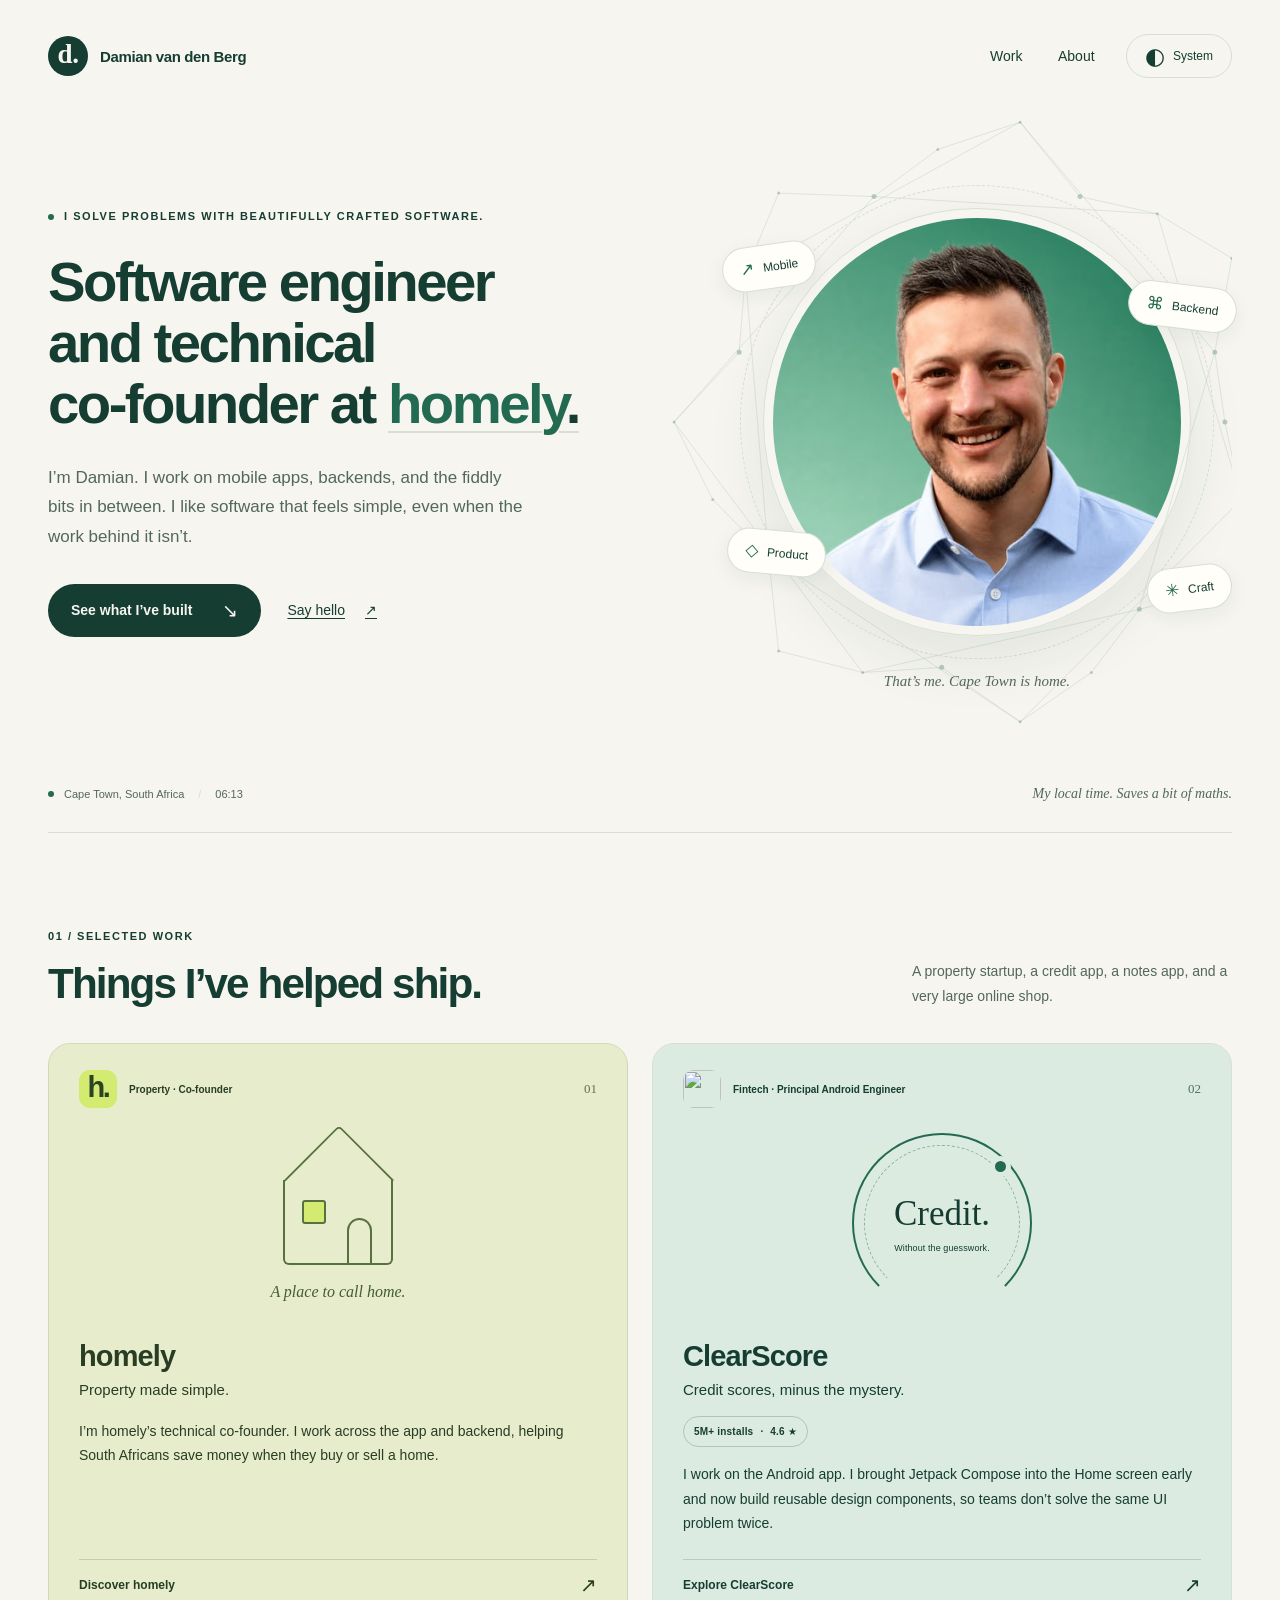
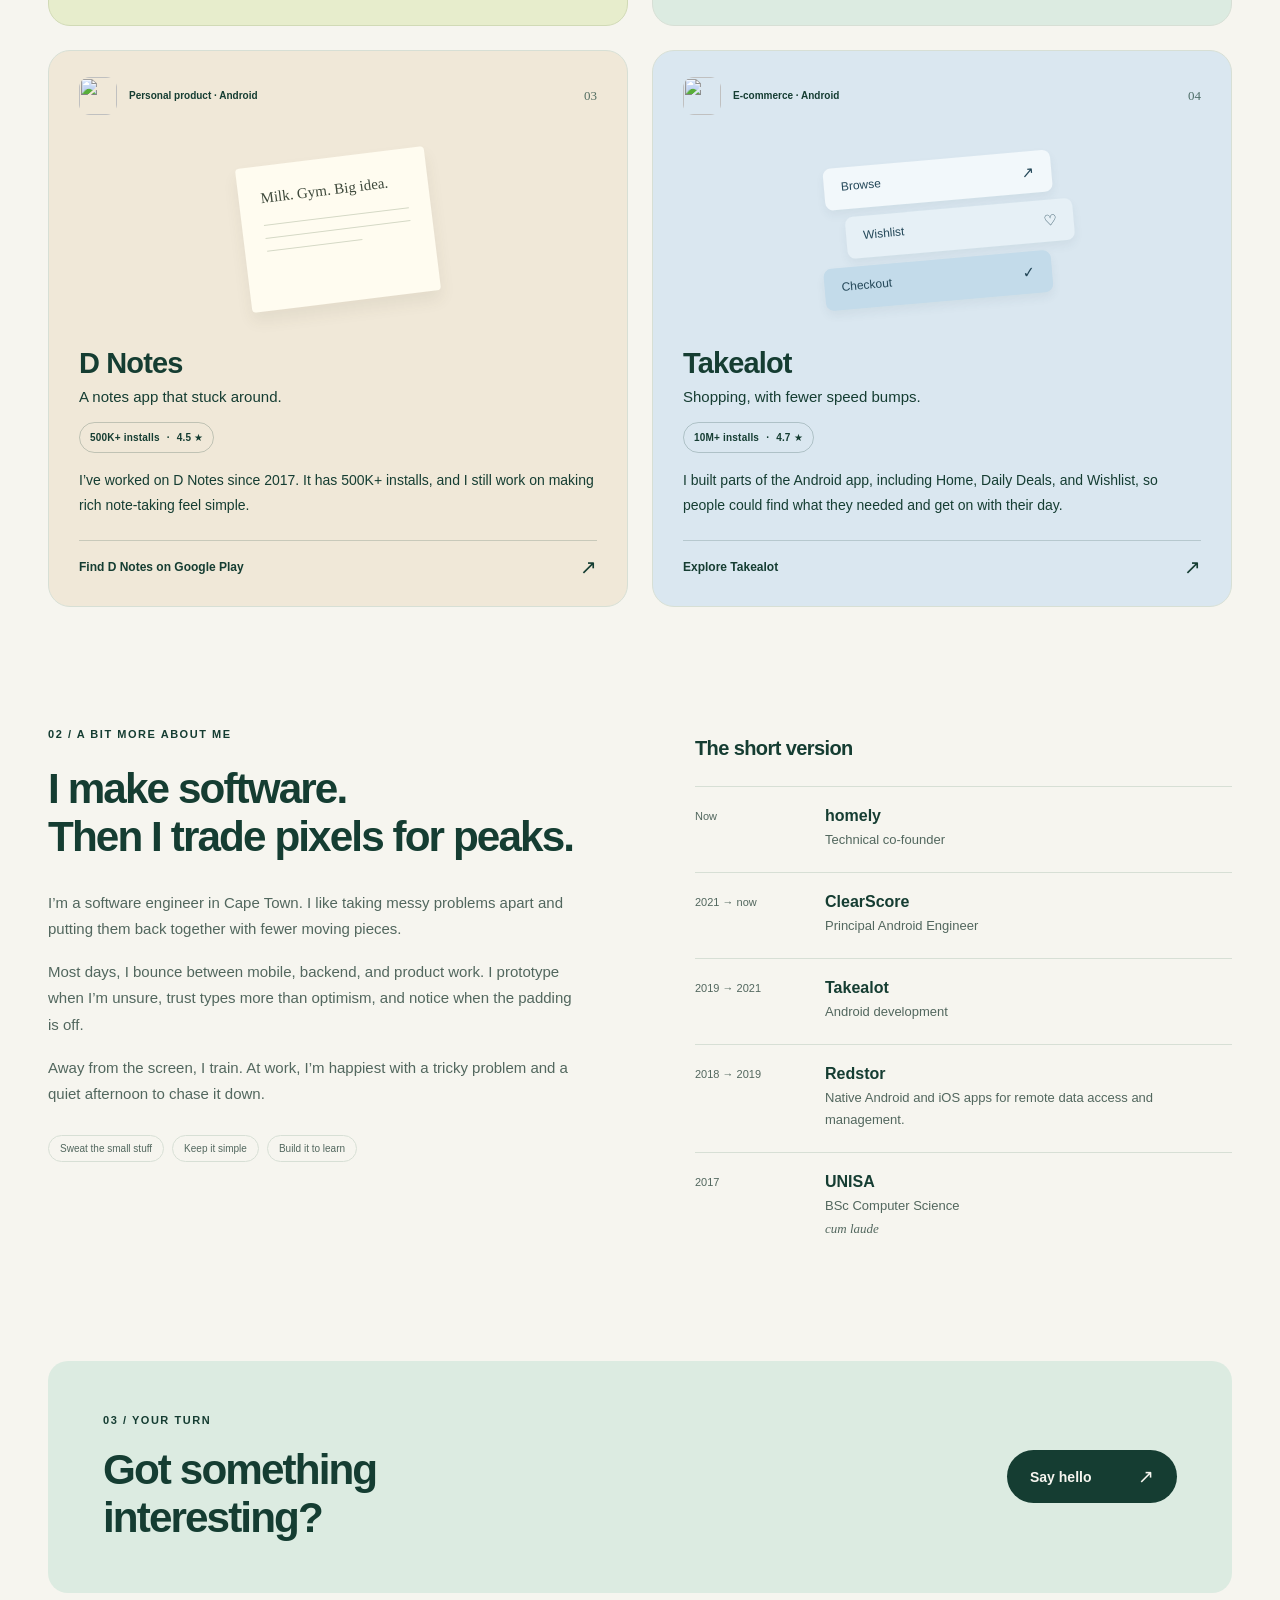
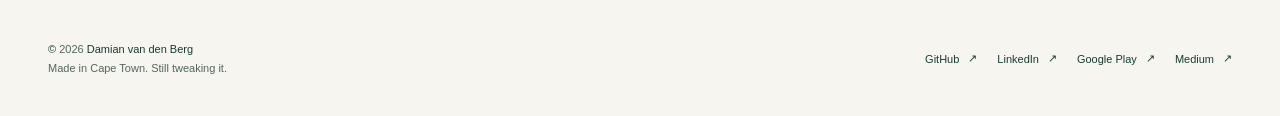
==== index.html @ d5f66d7e "[HDS-XXXXX] Refresh profile copy and app metrics - Describe Damian's craft and mountain running in m" ====
<!doctype html>
<html lang="en">
<head>
  <meta charset="utf-8">
  <meta name="viewport" content="width=device-width, initial-scale=1">
  <meta name="color-scheme" content="light dark">
  <title>Damian van den Berg | Software engineer &amp; technical co-founder</title>
  <meta name="description" content="Damian van den Berg is a software engineer in Cape Town, technical co-founder at homely, and Principal Android Engineer at ClearScore.">
  <link rel="canonical" href="https://damianvdb.github.io/">
  <meta property="og:type" content="profile">
  <meta property="og:title" content="Damian van den Berg | Software engineer &amp; technical co-founder">
  <meta property="og:description" content="Mobile apps, backends, product work, and the fiddly bits in between. Based in Cape Town.">
  <meta property="og:url" content="https://damianvdb.github.io/">
  <meta property="og:image" content="https://damianvdb.github.io/images/social-preview.jpg">
  <meta property="og:image:width" content="1200">
  <meta property="og:image:height" content="630">
  <meta property="og:image:alt" content="Damian van den Berg, software engineer and technical co-founder, based in Cape Town.">
  <meta name="twitter:card" content="summary_large_image">
  <meta name="twitter:title" content="Damian van den Berg | Software engineer &amp; technical co-founder">
  <meta name="twitter:description" content="Mobile apps, backends, product work, and the fiddly bits in between. Based in Cape Town.">
  <meta name="twitter:image" content="https://damianvdb.github.io/images/social-preview.jpg">
  <meta name="twitter:image:alt" content="Damian van den Berg, software engineer and technical co-founder.">
  <meta name="theme-color" content="#f6f5ef" media="(prefers-color-scheme: light)">
  <meta name="theme-color" content="#10251f" media="(prefers-color-scheme: dark)">
  <link rel="icon" href="images/favicon.svg" type="image/svg+xml">
  <link rel="icon" href="images/favicon.png" type="image/png" sizes="64x64">
  <link rel="apple-touch-icon" href="images/apple-touch-icon.png" sizes="180x180">
  <link rel="manifest" href="site.webmanifest">
  <script src="theme.js"></script>
  <link rel="stylesheet" href="styles.css">
  <script src="script.js" defer></script>
  <script type="application/ld+json">
  {
    "@context": "https://schema.org",
    "@type": "Person",
    "name": "Damian van den Berg",
    "url": "https://damianvdb.github.io/",
    "image": "https://damianvdb.github.io/images/portrait-960.jpg",
    "jobTitle": ["Software engineer", "Technical co-founder", "Principal Android Engineer"],
    "worksFor": [
      {"@type": "Organization", "name": "homely", "url": "https://www.gethomely.io/"},
      {"@type": "Organization", "name": "ClearScore", "url": "https://www.clearscore.com/"}
    ],
    "homeLocation": {"@type": "Place", "name": "Cape Town, South Africa"},
    "alumniOf": {"@type": "CollegeOrUniversity", "name": "University of South Africa"},
    "sameAs": [
      "https://github.com/damianvdb",
      "https://www.linkedin.com/in/damian-van-den-berg/",
      "https://play.google.com/store/apps/dev?id=5495749892977154499",
      "https://medium.com/@vdberg.damian"
    ]
  }
  </script>
</head>
<body>
  <a class="skip-link" href="#main">Skip to content</a>
  <header class="site-header wrap">
    <a class="wordmark" href="#top" aria-label="Damian van den Berg, home"><span class="monogram" aria-hidden="true">d.</span><span>Damian van den Berg</span></a>
    <nav aria-label="Main navigation">
      <a href="#work">Work</a>
      <a href="#about">About</a>
      <button id="theme-toggle" class="theme-toggle" type="button" hidden aria-label="Theme: system. Switch to light theme."><span aria-hidden="true">◐</span><span id="theme-label">System</span></button>
    </nav>
  </header>
  <main id="main" tabindex="-1">
    <section id="top" class="hero wrap" aria-labelledby="hero-title">
      <canvas id="hero-network" aria-hidden="true"></canvas>
      <div class="hero-copy">
        <p class="eyebrow"><span class="status-dot" aria-hidden="true"></span> I solve problems with beautifully crafted software.</p>
        <h1 id="hero-title">Software engineer and technical <span class="nowrap">co-founder</span> at <a href="https://www.gethomely.io/" target="_blank" rel="noopener noreferrer">homely<span class="hero-period">.</span></a></h1>
        <p class="hero-description">I’m Damian. I work on mobile apps, backends, and the fiddly bits in between. I like software that feels simple, even when the work behind it isn’t.</p>
        <div class="hero-actions">
          <a class="button button-primary" href="#work">See what I’ve built <span aria-hidden="true">↘</span></a>
          <a class="text-link" href="mailto:vdberg.damian@gmail.com">Say hello <span aria-hidden="true">↗</span></a>
        </div>
      </div>
      <div class="portrait-scene">
        <span class="orbit-label orbit-mobile"><span aria-hidden="true">↗</span> Mobile</span>
        <span class="orbit-label orbit-backend"><span aria-hidden="true">⌘</span> Backend</span>
        <div class="portrait-ring">
          <picture>
            <source type="image/avif" srcset="images/portrait-480.avif 480w, images/portrait-960.avif 960w" sizes="(max-width: 640px) 74vw, (max-width: 1000px) 380px, 420px">
            <source type="image/webp" srcset="images/portrait-480.webp 480w, images/portrait-960.webp 960w" sizes="(max-width: 640px) 74vw, (max-width: 1000px) 380px, 420px">
            <img class="portrait" src="images/portrait-960.jpg" srcset="images/portrait-480.jpg 480w, images/portrait-960.jpg 960w" sizes="(max-width: 640px) 74vw, (max-width: 1000px) 380px, 420px" width="960" height="960" alt="Damian van den Berg smiling in a pale blue shirt against an emerald background" fetchpriority="high">
          </picture>
        </div>
        <span class="orbit-label orbit-product"><span aria-hidden="true">◇</span> Product</span>
        <span class="orbit-label orbit-craft"><span aria-hidden="true">✳</span> Craft</span>
        <p class="portrait-caption">That’s me. Cape Town is home.</p>
      </div>
      <div class="hero-foot">
        <p><span class="status-dot" aria-hidden="true"></span> Cape Town, South Africa <span class="clock-divider" aria-hidden="true">/</span> <time id="cape-town-clock" aria-label="Cape Town time">UTC+2</time></p>
        <p class="hero-foot-note">My local time. Saves a bit of maths.</p>
      </div>
    </section>
    <section id="work" class="work-section wrap" aria-labelledby="work-title">
      <div class="section-heading reveal">
        <div><p class="eyebrow">01 / Selected work</p><h2 id="work-title">Things I’ve helped ship.</h2></div>
        <p>A property startup, a credit app, a notes app, and a very large online shop.</p>
      </div>
      <div class="work-grid">
        <article class="work-card homely-card reveal">
          <div class="card-top"><span class="project-mark homely-mark" aria-hidden="true">h.</span><span class="card-category">Property · Co-founder</span><span class="card-number" aria-hidden="true">01</span></div>
          <div class="project-art homely-art" aria-hidden="true"><div class="house"><span class="house-window"></span><span class="house-door"></span></div><span class="art-note">A place to call home.</span></div>
          <div class="card-copy"><h3>homely</h3><p class="card-tagline">Property made simple.</p><p>I’m homely’s technical co-founder. I work across the app and backend, helping South Africans save money when they buy or sell a home.</p></div>
          <a class="card-link" href="https://www.gethomely.io/" target="_blank" rel="noopener noreferrer">Discover homely <span aria-hidden="true">↗</span></a>
        </article>
        <article class="work-card clearscore-card reveal">
          <div class="card-top"><img class="project-mark" src="images/clearscore.png" width="48" height="48" alt="" loading="lazy"><span class="card-category">Fintech · Principal Android Engineer</span><span class="card-number" aria-hidden="true">02</span></div>
          <div class="project-art clearscore-art" aria-hidden="true"><div class="score-arc"><span>Credit.<small>Without the guesswork.</small></span></div></div>
          <div class="card-copy"><h3>ClearScore</h3><p class="card-tagline">Credit scores, minus the mystery.</p><p class="app-metrics" aria-label="Google Play: over 5 million installs and a 4.6 out of 5 rating">5M+ installs <span aria-hidden="true">·</span> 4.6 ★</p><p>I work on the Android app. I brought Jetpack Compose into the Home screen early and now build reusable design components, so teams don’t solve the same UI problem twice.</p></div>
          <a class="card-link" href="https://www.clearscore.com/" target="_blank" rel="noopener noreferrer">Explore ClearScore <span aria-hidden="true">↗</span></a>
        </article>
        <article class="work-card notes-card reveal">
          <div class="card-top"><img class="project-mark" src="images/d_notes.png" width="48" height="48" alt="" loading="lazy"><span class="card-category">Personal product · Android</span><span class="card-number" aria-hidden="true">03</span></div>
          <div class="project-art notes-art" aria-hidden="true"><div class="note-paper"><span>Milk. Gym. Big idea.</span><i></i><i></i><i></i></div></div>
          <div class="card-copy"><h3>D Notes</h3><p class="card-tagline">A notes app that stuck around.</p><p class="app-metrics" aria-label="Google Play: over 500 thousand installs and a 4.5 out of 5 rating">500K+ installs <span aria-hidden="true">·</span> 4.5 ★</p><p>I’ve worked on D Notes since 2017. It has 500K+ installs, and I still work on making rich note-taking feel simple.</p></div>
          <a class="card-link" href="https://play.google.com/store/apps/details?id=com.dvdb.bergnotes" target="_blank" rel="noopener noreferrer">Find D Notes on Google Play <span aria-hidden="true">↗</span></a>
        </article>
        <article class="work-card takealot-card reveal">
          <div class="card-top"><img class="project-mark" src="images/takealot.png" width="48" height="48" alt="" loading="lazy"><span class="card-category">E-commerce · Android</span><span class="card-number" aria-hidden="true">04</span></div>
          <div class="project-art takealot-art" aria-hidden="true"><div class="shopping-stack"><span>Browse <b>↗</b></span><span>Wishlist <b>♡</b></span><span>Checkout <b>✓</b></span></div></div>
          <div class="card-copy"><h3>Takealot</h3><p class="card-tagline">Shopping, with fewer speed bumps.</p><p class="app-metrics" aria-label="Google Play: over 10 million installs and a 4.7 out of 5 rating">10M+ installs <span aria-hidden="true">·</span> 4.7 ★</p><p>I built parts of the Android app, including Home, Daily Deals, and Wishlist, so people could find what they needed and get on with their day.</p></div>
          <a class="card-link" href="https://www.takealot.com/" target="_blank" rel="noopener noreferrer">Explore Takealot <span aria-hidden="true">↗</span></a>
        </article>
      </div>
    </section>
    <section id="about" class="about-section wrap" aria-labelledby="about-title">
      <div class="about-copy reveal">
        <p class="eyebrow">02 / A bit more about me</p>
        <h2 id="about-title">I make software.<br>Then I trade pixels for peaks.</h2>
        <p>I’m a software engineer in Cape Town. I like taking messy problems apart and putting them back together with fewer moving pieces.</p>
        <p>Most days, I bounce between mobile, backend, and product work. I prototype when I’m unsure, trust types more than optimism, and notice when the padding is off.</p>
        <p>Away from the screen, I train. At work, I’m happiest with a tricky problem and a quiet afternoon to chase it down.</p>
        <div class="values" aria-label="Working values"><span>Sweat the small stuff</span><span>Keep it simple</span><span>Build it to learn</span></div>
      </div>
      <div class="experience reveal">
        <h3>The short version</h3>
        <ol class="timeline">
          <li><span class="timeline-date">Now</span><div><h4>homely</h4><p>Technical co-founder</p></div></li>
          <li><span class="timeline-date">2021 → now</span><div><h4>ClearScore</h4><p>Principal Android Engineer</p></div></li>
          <li><span class="timeline-date">2019 → 2021</span><div><h4>Takealot</h4><p>Android development</p></div></li>
          <li><span class="timeline-date">2018 → 2019</span><div><h4>Redstor</h4><p>Native Android and iOS apps for remote data access and management.</p></div></li>
          <li><span class="timeline-date">2017</span><div><h4>UNISA</h4><p>BSc Computer Science <span class="honours">cum laude</span></p></div></li>
        </ol>
      </div>
    </section>
    <section class="contact-section wrap reveal" aria-labelledby="contact-title">
      <div><p class="eyebrow">03 / Your turn</p><h2 id="contact-title">Got something<br>interesting?</h2></div>
      <a class="button button-primary" href="mailto:vdberg.damian@gmail.com">Say hello <span aria-hidden="true">↗</span></a>
    </section>
  </main>
  <footer class="site-footer wrap">
    <p>© <span id="year">2026</span> Damian van den Berg<br><span>Made in Cape Town. Still tweaking it.</span></p>
    <nav aria-label="Social links">
      <a href="https://github.com/damianvdb" target="_blank" rel="noopener noreferrer">GitHub <span aria-hidden="true">↗</span></a>
      <a href="https://www.linkedin.com/in/damian-van-den-berg/" target="_blank" rel="noopener noreferrer">LinkedIn <span aria-hidden="true">↗</span></a>
      <a href="https://play.google.com/store/apps/dev?id=5495749892977154499" target="_blank" rel="noopener noreferrer">Google Play <span aria-hidden="true">↗</span></a>
      <a href="https://medium.com/@vdberg.damian" target="_blank" rel="noopener noreferrer">Medium <span aria-hidden="true">↗</span></a>
    </nav>
  </footer>
</body>
</html>
---- styles.css ----
@charset "UTF-8";

:root {
  color-scheme: light;
  --page: #f6f5ef;
  --ink: #153d32;
  --muted: #52675e;
  --line: #d7dfd5;
  --surface: #fffef9;
  --emerald: #236a52;
  --mint: #dcebe1;
  --blue: #dae7f0;
  --cream: #f0e8d8;
  --focus: #125ad0;
  --shadow: 0 24px 60px #173e3217;
  font-family: "Avenir Next", Avenir, "Segoe UI", sans-serif;
  font-synthesis: none;
  text-rendering: optimizeLegibility;
  -webkit-font-smoothing: antialiased;
}

:root[data-theme="dark"] {
  color-scheme: dark;
  --page: #10251f;
  --ink: #edf1e5;
  --muted: #b3c7bb;
  --line: #365047;
  --surface: #1a342b;
  --emerald: #b9dfc9;
  --mint: #233f34;
  --blue: #263d49;
  --cream: #3a3b2e;
  --focus: #b1d8ff;
  --shadow: 0 24px 60px #0003;
}

@media (prefers-color-scheme: dark) {
  :root:not([data-theme="light"]) {
    color-scheme: dark;
    --page: #10251f;
    --ink: #edf1e5;
    --muted: #b3c7bb;
    --line: #365047;
    --surface: #1a342b;
    --emerald: #b9dfc9;
    --mint: #233f34;
    --blue: #263d49;
    --cream: #3a3b2e;
    --focus: #b1d8ff;
    --shadow: 0 24px 60px #0003;
  }
}

* { box-sizing: border-box; }
html { scroll-behavior: smooth; scroll-padding-top: 30px; }
body { margin: 0; background: var(--page); color: var(--ink); }
[hidden] { display: none !important; }
::selection { background: var(--ink); color: var(--page); }
a { color: inherit; text-underline-offset: .2em; }
button, a { -webkit-tap-highlight-color: transparent; }
button { font: inherit; }
a:focus-visible, button:focus-visible, #main:focus-visible {
  outline: 3px solid var(--focus);
  outline-offset: 5px;
  border-radius: 5px;
}
img { display: block; max-width: 100%; height: auto; }
p { margin: 0; line-height: 1.75; }
h1, h2, h3, h4 { margin: 0; font-weight: 550; }
h1, h2 { letter-spacing: -.045em; text-wrap: balance; }
.wrap { width: min(1240px, calc(100% - 96px)); margin-inline: auto; }
.skip-link { position: absolute; top: 12px; left: 16px; z-index: 10; padding: 14px 20px; background: var(--ink); color: var(--page); transform: translateY(-160%); }
.skip-link:focus { transform: translateY(0); }
.site-header { min-height: 112px; display: flex; justify-content: space-between; align-items: center; gap: 20px; }
.wordmark { display: inline-flex; align-items: center; gap: 12px; min-height: 44px; text-decoration: none; font-size: 15px; font-weight: 600; letter-spacing: -.025em; }
.monogram { display: grid; place-items: center; width: 40px; height: 40px; background: var(--ink); color: var(--page); border-radius: 50%; font-size: 27px; font-family: Georgia, serif; padding-bottom: 4px; }
nav { display: flex; align-items: center; gap: 24px; }
nav a { display: inline-flex; align-items: center; min-height: 44px; min-width: 44px; text-decoration: none; font-size: 14px; }
nav a:hover { text-decoration: underline; }
.theme-toggle { display: flex; align-items: center; justify-content: center; gap: 8px; min-width: 106px; min-height: 44px; border: 1px solid var(--line); border-radius: 24px; padding: 8px 14px; color: var(--ink); background: transparent; cursor: pointer; font-size: 12px; }
.theme-toggle > span:first-child { font-size: 23px; line-height: 1; }
.theme-toggle[hidden] { display: flex !important; visibility: hidden; }
.theme-toggle:hover { background: var(--mint); }
.hero { display: grid; grid-template-columns: 1.2fr 1fr; align-items: center; gap: 36px 38px; min-height: 710px; position: relative; padding-top: 55px; }
#hero-network { position: absolute; inset: 0; width: 100%; height: 100%; pointer-events: none; opacity: .7; }
.hero-copy, .portrait-scene, .hero-foot { position: relative; z-index: 1; }
.eyebrow { display: flex; align-items: center; gap: 10px; font-size: 11px; font-weight: 600; letter-spacing: .14em; text-transform: uppercase; }
.status-dot { display: inline-block; flex: 0 0 auto; width: 6px; height: 6px; border-radius: 50%; background: var(--emerald); }
h1 { margin-top: 26px; font-size: clamp(42px, 4.4vw, 62px); line-height: 1.08; max-width: 680px; }
h1 a { color: var(--emerald); text-decoration-color: var(--line); text-decoration-thickness: 2px; text-underline-offset: 8px; }
h1 a:hover { text-decoration-color: var(--emerald); }
.hero-period { color: var(--ink); }
.nowrap { white-space: nowrap; }
.hero-description { font-size: 17px; max-width: 480px; margin-top: 28px; color: var(--muted); }
.hero-actions { display: flex; align-items: center; gap: 26px; margin-top: 32px; }
.button { display: inline-flex; justify-content: space-between; align-items: center; gap: 30px; min-height: 52px; padding: 15px 23px; border-radius: 30px; text-decoration: none; font-size: 14px; font-weight: 600; transition: transform .2s ease, box-shadow .2s ease; }
.button-primary { color: var(--page); background: var(--ink); }
.button:hover, .button:focus-visible { transform: translateY(-3px); box-shadow: var(--shadow); }
.button span { font-size: 19px; }
.text-link { display: inline-flex; min-height: 48px; gap: 20px; align-items: center; font-size: 14px; text-decoration-thickness: 1px; }
.portrait-scene { display: grid; place-items: center; aspect-ratio: 1; width: 100%; max-width: 510px; justify-self: end; }
.portrait-ring { width: 84%; border-radius: 50%; padding: 9px; border: 1px solid var(--line); box-shadow: var(--shadow); position: relative; }
.portrait-ring::before { content: ""; position: absolute; inset: -24px; border: 1px dashed var(--line); border-radius: 50%; z-index: -1; }
.portrait { width: 100%; aspect-ratio: 1; object-fit: cover; border-radius: 50%; }
.orbit-label { position: absolute; z-index: 2; display: inline-flex; align-items: center; gap: 9px; padding: 11px 17px; border: 1px solid var(--line); background: var(--surface); box-shadow: 0 6px 20px #163c3210; border-radius: 28px; font-size: 12px; font-weight: 500; white-space: nowrap; }
.orbit-label span { color: var(--emerald); font-size: 17px; }
.orbit-mobile { left: 0; top: 15%; transform: rotate(-8deg); }
.orbit-backend { right: -1%; top: 23%; transform: rotate(7deg); }
.orbit-product { left: 1%; bottom: 20%; transform: rotate(5deg); }
.orbit-craft { right: 0; bottom: 13%; transform: rotate(-7deg); }
.portrait-caption { position: absolute; bottom: -17px; font-family: Georgia, serif; font-size: 15px; font-style: italic; color: var(--muted); }
.hero-foot { grid-column: 1 / -1; align-self: end; display: flex; align-items: center; justify-content: space-between; gap: 20px; margin-top: 44px; padding-block: 25px; border-bottom: 1px solid var(--line); font-size: 11px; color: var(--muted); }
.hero-foot p:first-child { display: flex; align-items: center; gap: 10px; }
.clock-divider { color: var(--line); margin-inline: 4px; }
#cape-town-clock { font-variant-numeric: tabular-nums; min-width: 42px; }
.hero-foot-note { font-family: Georgia, serif; font-style: italic; font-size: 14px; }
.work-section { padding-block: 94px 100px; }
.section-heading { display: flex; align-items: end; justify-content: space-between; gap: 40px; margin-bottom: 35px; }
h2 { font-size: clamp(34px, 3.3vw, 46px); line-height: 1.15; }
.section-heading h2 { margin-top: 14px; }
.section-heading > p { color: var(--muted); max-width: 320px; font-size: 14px; }
.work-grid { display: grid; grid-template-columns: repeat(2, minmax(0, 1fr)); gap: 24px; }
.work-card { border: 1px solid var(--line); border-radius: 22px; padding: 26px 30px 14px; display: flex; flex-direction: column; overflow: hidden; transition: transform .3s ease, box-shadow .3s ease; }
.work-card:hover { transform: translateY(-4px); box-shadow: var(--shadow); }
.homely-card { --focus: #153d32; background: #e7edcc; color: #283d24; border-color: #d1dab6; }
.clearscore-card { background: var(--mint); }
.notes-card { background: var(--cream); }
.takealot-card { background: var(--blue); }
.card-top { display: flex; align-items: center; gap: 12px; }
.project-mark { flex: 0 0 38px; width: 38px; height: 38px; border-radius: 11px; }
.homely-mark { display: grid; place-items: center; background: #d2eb70; color: #294324; font-size: 29px; font-weight: 700; letter-spacing: -.08em; padding-bottom: 3px; }
.card-category { font-size: 10px; font-weight: 600; }
.card-number { margin-left: auto; font-family: Georgia, serif; font-size: 13px; opacity: .7; }
.project-art { height: 210px; display: flex; align-items: center; justify-content: center; position: relative; margin-block: 10px 12px; }
.homely-art { flex-direction: column; gap: 18px; }
.house { width: 110px; height: 85px; position: relative; border: 2px solid #59713e; border-top: 0; border-radius: 0 0 6px 6px; margin-top: 35px; }
.house::before { content: ""; position: absolute; width: 76px; height: 76px; border: 2px solid #59713e; border-right: 0; border-bottom: 0; transform: rotate(45deg); top: -39px; left: 15px; border-radius: 5px 0 0; }
.house-window { position: absolute; top: 20px; left: 17px; width: 24px; height: 24px; background: #d2eb70; border: 2px solid #59713e; border-radius: 3px; }
.house-door { position: absolute; bottom: 0; right: 19px; width: 25px; height: 45px; border: 2px solid #59713e; border-bottom: 0; border-radius: 14px 14px 0 0; }
.art-note { font-family: Georgia, serif; font-style: italic; font-size: 16px; color: #455b35; }
.score-arc { width: 180px; height: 180px; border: 2px solid var(--emerald); border-bottom-color: transparent; border-radius: 50%; display: grid; place-items: center; position: relative; }
.score-arc::before { content: ""; position: absolute; inset: 10px; border: 1px dashed var(--emerald); border-bottom-color: transparent; border-radius: 50%; opacity: .45; }
.score-arc::after { content: ""; position: absolute; top: 21px; right: 19px; width: 11px; height: 11px; background: var(--emerald); border: 5px solid var(--mint); box-sizing: content-box; border-radius: 50%; }
.score-arc > span { text-align: center; font-family: Georgia, serif; font-size: 35px; }
.score-arc small { display: block; font-family: "Avenir Next", Avenir, sans-serif; font-size: 9px; margin-top: 9px; letter-spacing: .01em; }
.note-paper { width: 190px; height: 145px; padding: 22px; color: #3e493b; background: #fffcf0; border-radius: 4px; box-shadow: 0 9px 15px #514c3314; transform: rotate(-7deg); }
.note-paper span { font-family: Georgia, serif; font-size: 15px; line-height: 1.4; display: block; margin-bottom: 16px; }
.note-paper i { display: block; height: 1px; background: #d5d9c6; margin-block: 12px; }
.note-paper i:last-child { width: 66%; }
.shopping-stack { width: 228px; transform: rotate(-5deg); }
.shopping-stack span { display: flex; justify-content: space-between; padding: 12px 17px; margin-block: 8px; color: #234758; background: #f2f8fb; box-shadow: 0 5px 10px #334e6510; border-radius: 8px; font-size: 12px; }
.shopping-stack span:nth-child(2) { transform: translateX(18px); background: #e6f0f6; }
.shopping-stack span:nth-child(3) { transform: translateX(-8px); background: #c3dbea; }
.shopping-stack b { font-size: 15px; }
.card-copy { flex: 1; }
h3 { font-size: 29px; letter-spacing: -.03em; }
.card-tagline { margin-top: 4px; font-size: 15px; font-weight: 500; }
.app-metrics { display: inline-flex; align-items: center; gap: 7px; margin-top: 12px; padding: 6px 10px; border: 1px solid color-mix(in srgb, currentColor 22%, transparent); border-radius: 30px; font-size: 10px; font-weight: 600; letter-spacing: .02em; }
.card-copy > p:last-child { font-size: 14px; margin-block: 15px 23px; line-height: 1.75; }
.card-link { display: flex; align-items: center; justify-content: space-between; gap: 12px; min-height: 52px; border-top: 1px solid currentColor; border-top-color: color-mix(in srgb, currentColor 18%, transparent); font-size: 12px; font-weight: 600; text-decoration: none; }
.card-link:hover { text-decoration: underline; }
.card-link span { font-size: 20px; transition: transform .2s; }
.card-link:hover span, .card-link:focus-visible span { transform: translate(2px, -2px); }
.about-section { padding-block: 18px 100px; display: grid; grid-template-columns: 1fr 1fr; gap: 110px; }
.about-copy h2 { margin-block: 20px 28px; }
.about-copy > p:not(.eyebrow) { font-size: 15px; color: var(--muted); margin-bottom: 17px; }
.values { display: flex; gap: 8px; flex-wrap: wrap; margin-top: 28px; }
.values span { padding: 7px 11px; border: 1px solid var(--line); border-radius: 24px; font-size: 10px; color: var(--muted); }
.experience { padding-top: 12px; }
.experience > h3 { font-size: 20px; margin-bottom: 26px; }
.timeline { list-style: none; padding: 0; margin: 0; }
.timeline li { display: grid; grid-template-columns: 108px 1fr; gap: 22px; padding: 20px 0; border-top: 1px solid var(--line); }
.timeline-date { padding-top: 3px; font-size: 11px; color: var(--muted); }
.timeline h4 { font-size: 16px; font-weight: 600; }
.timeline p { font-size: 13px; color: var(--muted); margin-top: 4px; }
.honours { display: block; font-family: Georgia, serif; font-style: italic; }
.contact-section { display: flex; align-items: center; justify-content: space-between; gap: 30px; padding: 50px 55px; background: var(--mint); border-radius: 20px; }
.contact-section h2 { margin-top: 16px; }
.contact-section .button { flex-shrink: 0; min-width: 170px; }
.site-footer { padding-block: 44px 35px; display: flex; justify-content: space-between; align-items: center; gap: 24px; font-size: 11px; }
.site-footer p span { color: var(--muted); }
.site-footer nav { gap: 20px; flex-wrap: wrap; }
.site-footer nav a { gap: 9px; font-size: 11px; }

@media (prefers-reduced-motion: no-preference) {
  .hero-copy { animation: enter .8s both; }
  .portrait-scene { animation: enter 1s .12s both; }
  .reveal.is-visible { animation: enter .65s both; }
  @keyframes enter { from { opacity: .1; transform: translateY(18px); } to { opacity: 1; transform: translateY(0); } }
}

@media (max-width: 1100px) {
  .wrap { width: calc(100% - 64px); }
  .hero { gap: 35px 24px; min-height: 660px; }
  h1 { font-size: 48px; }
  .about-section { gap: 65px; }
  .portrait-caption { font-size: 13px; }
  .orbit-label { padding: 9px 13px; font-size: 11px; }
}
@media (max-width: 850px) {
  .hero { grid-template-columns: 1fr; padding-top: 35px; gap: 38px; }
  .hero-copy { max-width: 670px; }
  h1 { font-size: clamp(42px, 6.9vw, 57px); max-width: 680px; }
  .hero-description { max-width: 550px; }
  .portrait-scene { width: min(480px, 85%); justify-self: center; }
  .hero-foot { margin-top: 6px; }
  .section-heading { display: block; }
  .section-heading > p { max-width: 460px; margin-top: 20px; }
  .work-card { padding: 22px 23px 10px; }
  .card-category { max-width: 160px; font-size: 9px; }
  .card-number { display: none; }
  .about-section { grid-template-columns: 1fr; gap: 35px; }
  .about-copy { max-width: 620px; }
  .contact-section { padding: 40px 30px; }
  .site-footer { align-items: flex-start; }
  .site-footer nav { gap: 6px 18px; max-width: 240px; justify-content: flex-end; }
}
@media (max-width: 580px) {
  .wrap { width: calc(100% - 40px); }
  .site-header { min-height: 92px; gap: 12px; flex-wrap: wrap; padding-block: 17px; }
  .wordmark { font-size: 12px; gap: 8px; }
  .monogram { width: 32px; height: 32px; font-size: 23px; }
  .site-header nav { gap: 8px; }
  .site-header nav > a { font-size: 12px; }
  .theme-toggle { min-width: 44px; padding: 8px; }
  #theme-label { display: none; }
  .hero { padding-top: 28px; gap: 28px; }
  .eyebrow { font-size: 9px; letter-spacing: .1em; }
  h1 { font-size: clamp(38px, 9.6vw, 53px); margin-top: 22px; }
  .hero-description { font-size: 15px; margin-top: 25px; }
  .hero-actions { margin-top: 25px; gap: 22px; }
  .button { font-size: 12px; gap: 25px; padding: 13px 20px; }
  .text-link { font-size: 12px; gap: 12px; }
  .portrait-scene { width: 100%; max-width: 430px; margin-top: 8px; }
  .portrait-ring { width: 84%; padding: 7px; }
  .portrait-ring::before { inset: -16px; }
  .orbit-label { padding: 8px 12px; font-size: 10px; gap: 6px; }
  .portrait-caption { bottom: -10px; font-size: 12px; }
  .hero-foot { margin-top: 20px; padding-block: 22px; font-size: 10px; }
  .hero-foot p:first-child { gap: 7px; }
  .hero-foot-note { display: none; }
  .work-section { padding-block: 60px 65px; }
  .section-heading { margin-bottom: 26px; }
  .section-heading > p { font-size: 13px; }
  h2 { font-size: 35px; }
  .work-grid { grid-template-columns: 1fr; gap: 18px; }
  .work-card { padding: 22px 25px 12px; }
  .card-category { max-width: none; font-size: 10px; }
  .card-number { display: block; }
  .project-art { height: 190px; }
  .about-section { padding-block: 5px 60px; gap: 22px; }
  .about-copy > p:not(.eyebrow) { font-size: 14px; }
  .timeline li { grid-template-columns: 86px 1fr; gap: 18px; }
  .timeline-date { font-size: 10px; }
  .contact-section { display: block; padding: 33px 25px; }
  .contact-section h2 { font-size: 32px; }
  .contact-section .button { margin-top: 26px; }
  .site-footer { display: block; padding-block: 28px; }
  .site-footer nav { justify-content: flex-start; gap: 8px 18px; max-width: none; margin-top: 13px; }
}
@media (max-width: 370px) {
  .wordmark > span:last-child { max-width: 90px; }
  .work-card { padding-inline: 20px; }
  .card-category { font-size: 9px; }
  .hero-actions { gap: 14px; }
  .button { gap: 16px; }
}
@media (prefers-reduced-motion: reduce) {
  *, *::before, *::after { animation: none !important; transition: none !important; scroll-behavior: auto !important; }
}
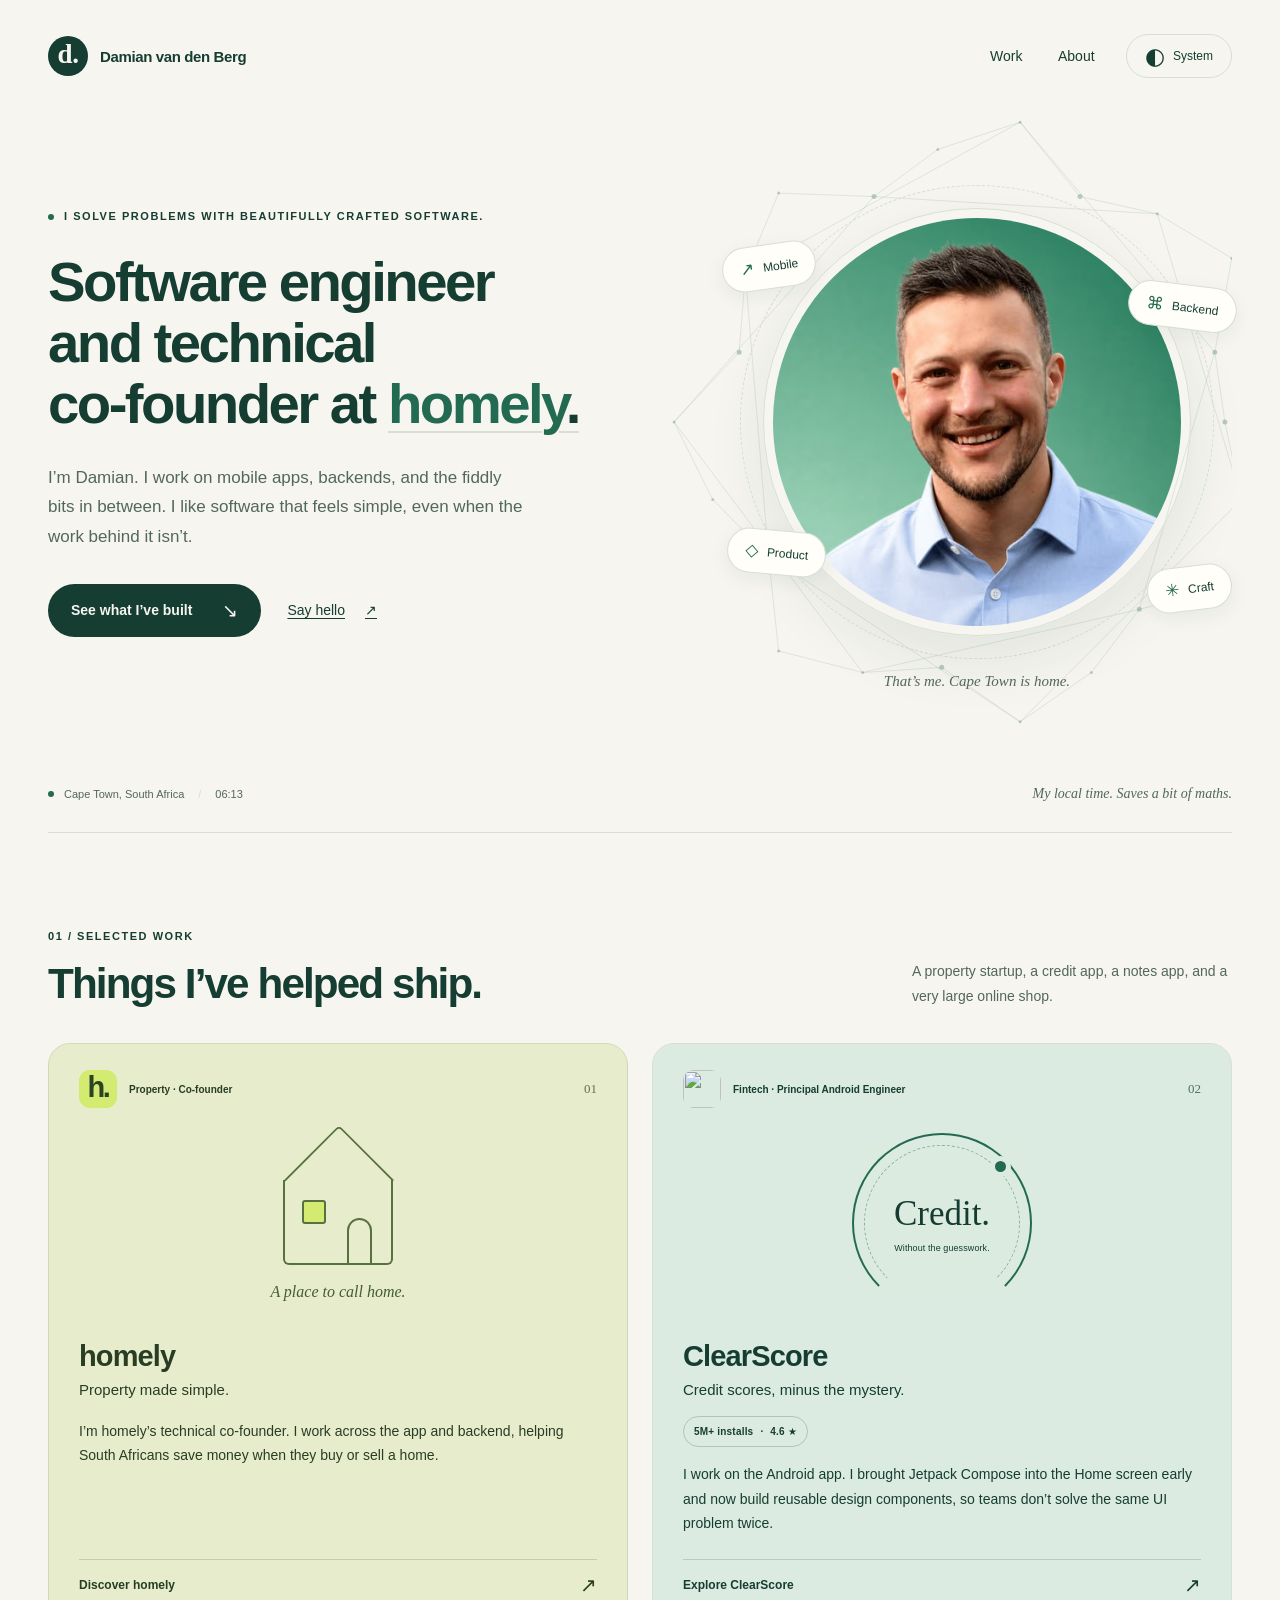
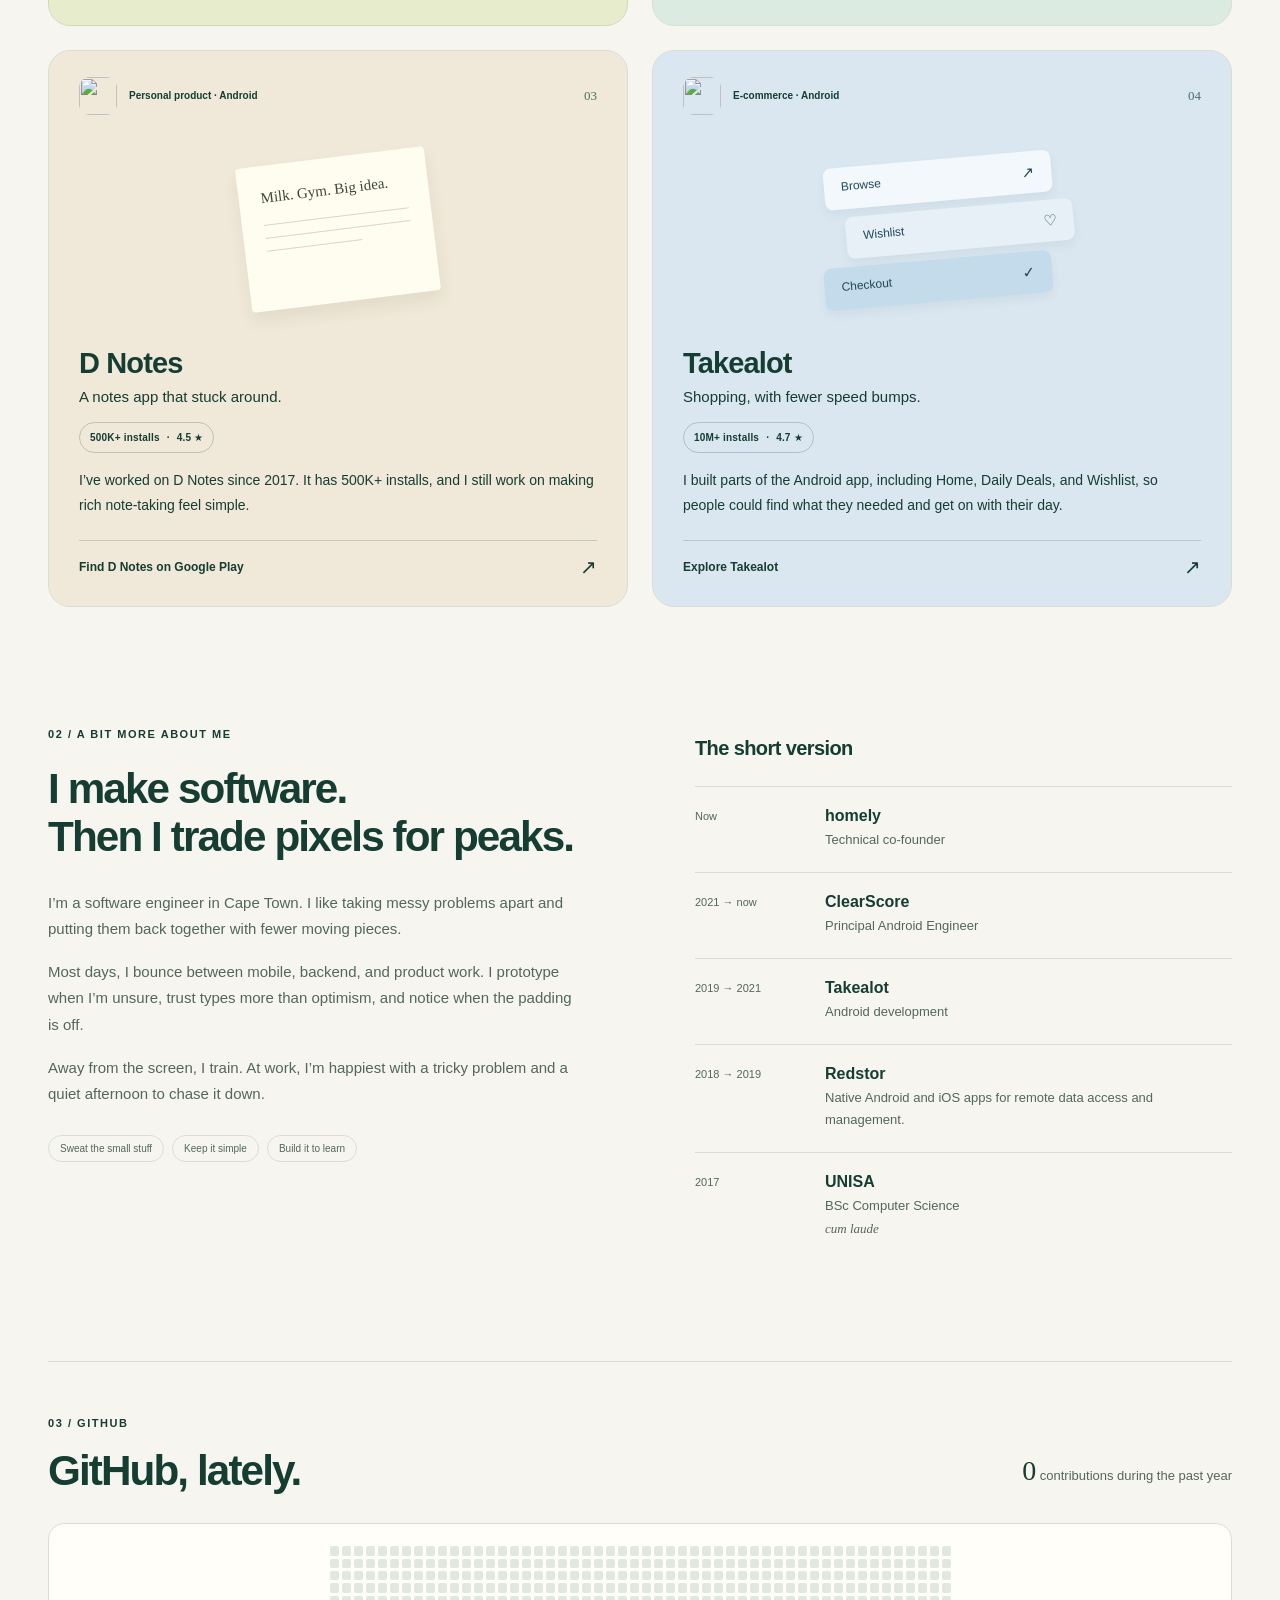
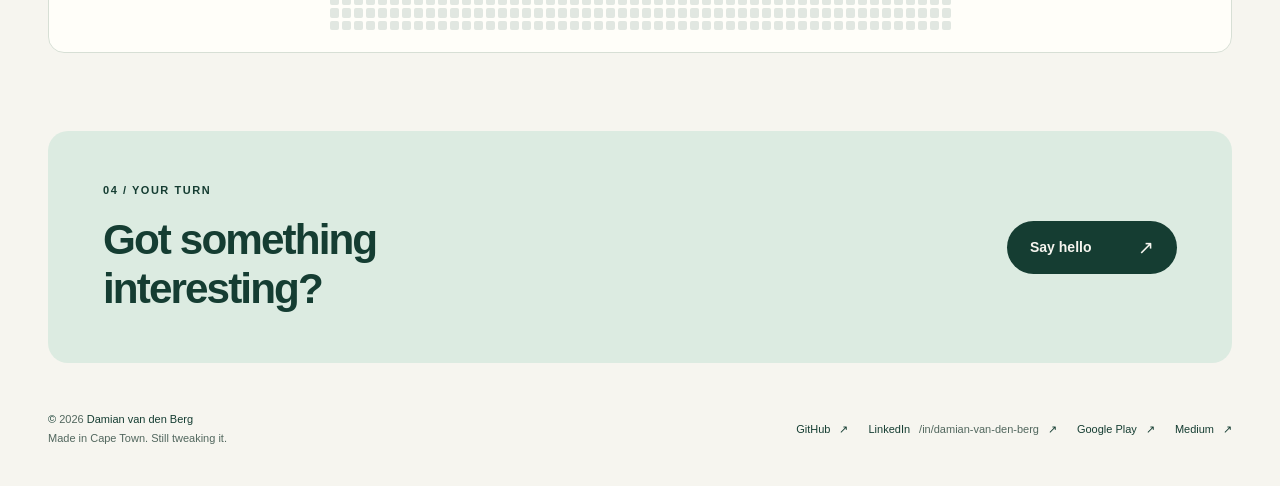
==== commit bc6e7090: "[HDS-XXXXX] Add analytics, SEO, and GitHub activity - Add privacy-conscious GA4 page-view tracking a" ====
--- a/index.html
+++ b/index.html
@@ -1,13 +1,26 @@
 <!doctype html>
 <html lang="en">
 <head>
+  <!-- Google tag (gtag.js) -->
+  <script async src="https://www.googletagmanager.com/gtag/js?id=G-9W9T91DGRW"></script>
+  <script>
+    window.dataLayer = window.dataLayer || [];
+    function gtag(){dataLayer.push(arguments);}
+    gtag('js', new Date());
+    gtag('config', 'G-9W9T91DGRW');
+  </script>
   <meta charset="utf-8">
   <meta name="viewport" content="width=device-width, initial-scale=1">
   <meta name="color-scheme" content="light dark">
   <title>Damian van den Berg | Software engineer &amp; technical co-founder</title>
   <meta name="description" content="Damian van den Berg is a software engineer in Cape Town, technical co-founder at homely, and Principal Android Engineer at ClearScore.">
+  <meta name="author" content="Damian van den Berg">
+  <meta name="robots" content="index, follow, max-image-preview:large">
+  <meta name="google-site-verification" content="VYIGnuUMxqv_en01QhR_OUlLpRbdeWg-qmM2JhYlNP8">
   <link rel="canonical" href="https://damianvdb.github.io/">
   <meta property="og:type" content="profile">
+  <meta property="og:site_name" content="Damian van den Berg">
+  <meta property="og:locale" content="en_ZA">
   <meta property="og:title" content="Damian van den Berg | Software engineer &amp; technical co-founder">
   <meta property="og:description" content="Mobile apps, backends, product work, and the fiddly bits in between. Based in Cape Town.">
   <meta property="og:url" content="https://damianvdb.github.io/">
@@ -32,23 +45,33 @@
   <script type="application/ld+json">
   {
     "@context": "https://schema.org",
-    "@type": "Person",
-    "name": "Damian van den Berg",
+    "@type": "ProfilePage",
     "url": "https://damianvdb.github.io/",
-    "image": "https://damianvdb.github.io/images/portrait-960.jpg",
-    "jobTitle": ["Software engineer", "Technical co-founder", "Principal Android Engineer"],
-    "worksFor": [
-      {"@type": "Organization", "name": "homely", "url": "https://www.gethomely.io/"},
-      {"@type": "Organization", "name": "ClearScore", "url": "https://www.clearscore.com/"}
-    ],
-    "homeLocation": {"@type": "Place", "name": "Cape Town, South Africa"},
-    "alumniOf": {"@type": "CollegeOrUniversity", "name": "University of South Africa"},
-    "sameAs": [
-      "https://github.com/damianvdb",
-      "https://www.linkedin.com/in/damian-van-den-berg/",
-      "https://play.google.com/store/apps/dev?id=5495749892977154499",
-      "https://medium.com/@vdberg.damian"
-    ]
+    "dateModified": "2026-09-19",
+    "mainEntity": {
+      "@type": "Person",
+      "@id": "https://damianvdb.github.io/#damian",
+      "name": "Damian van den Berg",
+      "alternateName": "DamianvdB",
+      "givenName": "Damian",
+      "familyName": "van den Berg",
+      "description": "Software engineer, technical co-founder at homely, and Principal Android Engineer at ClearScore.",
+      "url": "https://damianvdb.github.io/",
+      "image": "https://damianvdb.github.io/images/portrait-960.jpg",
+      "jobTitle": ["Software engineer", "Technical co-founder", "Principal Android Engineer"],
+      "worksFor": [
+        {"@type": "Organization", "name": "homely", "url": "https://www.gethomely.io/"},
+        {"@type": "Organization", "name": "ClearScore", "url": "https://www.clearscore.com/"}
+      ],
+      "homeLocation": {"@type": "Place", "name": "Cape Town, South Africa"},
+      "alumniOf": {"@type": "CollegeOrUniversity", "name": "University of South Africa"},
+      "sameAs": [
+        "https://github.com/damianvdb",
+        "https://www.linkedin.com/in/damian-van-den-berg/",
+        "https://play.google.com/store/apps/dev?id=5495749892977154499",
+        "https://medium.com/@vdberg.damian"
+      ]
+    }
   }
   </script>
 </head>
@@ -145,16 +168,392 @@
         </ol>
       </div>
     </section>
+    <section class="github-section wrap reveal" aria-labelledby="github-title">
+      <div class="github-heading">
+        <div><p class="eyebrow">03 / GitHub</p><h2 id="github-title">GitHub, lately.</h2></div>
+        <p class="github-total"><strong data-github-contribution-total>0</strong> contributions during the past year</p>
+      </div>
+      <a class="contribution-link" href="https://github.com/damianvdb" target="_blank" rel="noopener noreferrer" aria-label="View Damian van den Berg on GitHub">
+        <span class="contribution-heatmap" aria-hidden="true">
+          <!-- github-contributions:start -->
+          <span class="contribution-day" data-level="0" title="2025-09-21: 0 contributions"></span>
+          <span class="contribution-day" data-level="0" title="2025-09-22: 0 contributions"></span>
+          <span class="contribution-day" data-level="0" title="2025-09-23: 0 contributions"></span>
+          <span class="contribution-day" data-level="0" title="2025-09-24: 0 contributions"></span>
+          <span class="contribution-day" data-level="0" title="2025-09-25: 0 contributions"></span>
+          <span class="contribution-day" data-level="0" title="2025-09-26: 0 contributions"></span>
+          <span class="contribution-day" data-level="0" title="2025-09-27: 0 contributions"></span>
+          <span class="contribution-day" data-level="0" title="2025-09-28: 0 contributions"></span>
+          <span class="contribution-day" data-level="0" title="2025-09-29: 0 contributions"></span>
+          <span class="contribution-day" data-level="0" title="2025-09-30: 0 contributions"></span>
+          <span class="contribution-day" data-level="0" title="2025-10-01: 0 contributions"></span>
+          <span class="contribution-day" data-level="0" title="2025-10-02: 0 contributions"></span>
+          <span class="contribution-day" data-level="0" title="2025-10-03: 0 contributions"></span>
+          <span class="contribution-day" data-level="0" title="2025-10-04: 0 contributions"></span>
+          <span class="contribution-day" data-level="0" title="2025-10-05: 0 contributions"></span>
+          <span class="contribution-day" data-level="0" title="2025-10-06: 0 contributions"></span>
+          <span class="contribution-day" data-level="0" title="2025-10-07: 0 contributions"></span>
+          <span class="contribution-day" data-level="0" title="2025-10-08: 0 contributions"></span>
+          <span class="contribution-day" data-level="0" title="2025-10-09: 0 contributions"></span>
+          <span class="contribution-day" data-level="0" title="2025-10-10: 0 contributions"></span>
+          <span class="contribution-day" data-level="0" title="2025-10-11: 0 contributions"></span>
+          <span class="contribution-day" data-level="0" title="2025-10-12: 0 contributions"></span>
+          <span class="contribution-day" data-level="0" title="2025-10-13: 0 contributions"></span>
+          <span class="contribution-day" data-level="0" title="2025-10-14: 0 contributions"></span>
+          <span class="contribution-day" data-level="0" title="2025-10-15: 0 contributions"></span>
+          <span class="contribution-day" data-level="0" title="2025-10-16: 0 contributions"></span>
+          <span class="contribution-day" data-level="0" title="2025-10-17: 0 contributions"></span>
+          <span class="contribution-day" data-level="0" title="2025-10-18: 0 contributions"></span>
+          <span class="contribution-day" data-level="0" title="2025-10-19: 0 contributions"></span>
+          <span class="contribution-day" data-level="0" title="2025-10-20: 0 contributions"></span>
+          <span class="contribution-day" data-level="0" title="2025-10-21: 0 contributions"></span>
+          <span class="contribution-day" data-level="0" title="2025-10-22: 0 contributions"></span>
+          <span class="contribution-day" data-level="0" title="2025-10-23: 0 contributions"></span>
+          <span class="contribution-day" data-level="0" title="2025-10-24: 0 contributions"></span>
+          <span class="contribution-day" data-level="0" title="2025-10-25: 0 contributions"></span>
+          <span class="contribution-day" data-level="0" title="2025-10-26: 0 contributions"></span>
+          <span class="contribution-day" data-level="0" title="2025-10-27: 0 contributions"></span>
+          <span class="contribution-day" data-level="0" title="2025-10-28: 0 contributions"></span>
+          <span class="contribution-day" data-level="0" title="2025-10-29: 0 contributions"></span>
+          <span class="contribution-day" data-level="0" title="2025-10-30: 0 contributions"></span>
+          <span class="contribution-day" data-level="0" title="2025-10-31: 0 contributions"></span>
+          <span class="contribution-day" data-level="0" title="2025-11-01: 0 contributions"></span>
+          <span class="contribution-day" data-level="0" title="2025-11-02: 0 contributions"></span>
+          <span class="contribution-day" data-level="0" title="2025-11-03: 0 contributions"></span>
+          <span class="contribution-day" data-level="0" title="2025-11-04: 0 contributions"></span>
+          <span class="contribution-day" data-level="0" title="2025-11-05: 0 contributions"></span>
+          <span class="contribution-day" data-level="0" title="2025-11-06: 0 contributions"></span>
+          <span class="contribution-day" data-level="0" title="2025-11-07: 0 contributions"></span>
+          <span class="contribution-day" data-level="0" title="2025-11-08: 0 contributions"></span>
+          <span class="contribution-day" data-level="0" title="2025-11-09: 0 contributions"></span>
+          <span class="contribution-day" data-level="0" title="2025-11-10: 0 contributions"></span>
+          <span class="contribution-day" data-level="0" title="2025-11-11: 0 contributions"></span>
+          <span class="contribution-day" data-level="0" title="2025-11-12: 0 contributions"></span>
+          <span class="contribution-day" data-level="0" title="2025-11-13: 0 contributions"></span>
+          <span class="contribution-day" data-level="0" title="2025-11-14: 0 contributions"></span>
+          <span class="contribution-day" data-level="0" title="2025-11-15: 0 contributions"></span>
+          <span class="contribution-day" data-level="0" title="2025-11-16: 0 contributions"></span>
+          <span class="contribution-day" data-level="0" title="2025-11-17: 0 contributions"></span>
+          <span class="contribution-day" data-level="0" title="2025-11-18: 0 contributions"></span>
+          <span class="contribution-day" data-level="0" title="2025-11-19: 0 contributions"></span>
+          <span class="contribution-day" data-level="0" title="2025-11-20: 0 contributions"></span>
+          <span class="contribution-day" data-level="0" title="2025-11-21: 0 contributions"></span>
+          <span class="contribution-day" data-level="0" title="2025-11-22: 0 contributions"></span>
+          <span class="contribution-day" data-level="0" title="2025-11-23: 0 contributions"></span>
+          <span class="contribution-day" data-level="0" title="2025-11-24: 0 contributions"></span>
+          <span class="contribution-day" data-level="0" title="2025-11-25: 0 contributions"></span>
+          <span class="contribution-day" data-level="0" title="2025-11-26: 0 contributions"></span>
+          <span class="contribution-day" data-level="0" title="2025-11-27: 0 contributions"></span>
+          <span class="contribution-day" data-level="0" title="2025-11-28: 0 contributions"></span>
+          <span class="contribution-day" data-level="0" title="2025-11-29: 0 contributions"></span>
+          <span class="contribution-day" data-level="0" title="2025-11-30: 0 contributions"></span>
+          <span class="contribution-day" data-level="0" title="2025-12-01: 0 contributions"></span>
+          <span class="contribution-day" data-level="0" title="2025-12-02: 0 contributions"></span>
+          <span class="contribution-day" data-level="0" title="2025-12-03: 0 contributions"></span>
+          <span class="contribution-day" data-level="0" title="2025-12-04: 0 contributions"></span>
+          <span class="contribution-day" data-level="0" title="2025-12-05: 0 contributions"></span>
+          <span class="contribution-day" data-level="0" title="2025-12-06: 0 contributions"></span>
+          <span class="contribution-day" data-level="0" title="2025-12-07: 0 contributions"></span>
+          <span class="contribution-day" data-level="0" title="2025-12-08: 0 contributions"></span>
+          <span class="contribution-day" data-level="0" title="2025-12-09: 0 contributions"></span>
+          <span class="contribution-day" data-level="0" title="2025-12-10: 0 contributions"></span>
+          <span class="contribution-day" data-level="0" title="2025-12-11: 0 contributions"></span>
+          <span class="contribution-day" data-level="0" title="2025-12-12: 0 contributions"></span>
+          <span class="contribution-day" data-level="0" title="2025-12-13: 0 contributions"></span>
+          <span class="contribution-day" data-level="0" title="2025-12-14: 0 contributions"></span>
+          <span class="contribution-day" data-level="0" title="2025-12-15: 0 contributions"></span>
+          <span class="contribution-day" data-level="0" title="2025-12-16: 0 contributions"></span>
+          <span class="contribution-day" data-level="0" title="2025-12-17: 0 contributions"></span>
+          <span class="contribution-day" data-level="0" title="2025-12-18: 0 contributions"></span>
+          <span class="contribution-day" data-level="0" title="2025-12-19: 0 contributions"></span>
+          <span class="contribution-day" data-level="0" title="2025-12-20: 0 contributions"></span>
+          <span class="contribution-day" data-level="0" title="2025-12-21: 0 contributions"></span>
+          <span class="contribution-day" data-level="0" title="2025-12-22: 0 contributions"></span>
+          <span class="contribution-day" data-level="0" title="2025-12-23: 0 contributions"></span>
+          <span class="contribution-day" data-level="0" title="2025-12-24: 0 contributions"></span>
+          <span class="contribution-day" data-level="0" title="2025-12-25: 0 contributions"></span>
+          <span class="contribution-day" data-level="0" title="2025-12-26: 0 contributions"></span>
+          <span class="contribution-day" data-level="0" title="2025-12-27: 0 contributions"></span>
+          <span class="contribution-day" data-level="0" title="2025-12-28: 0 contributions"></span>
+          <span class="contribution-day" data-level="0" title="2025-12-29: 0 contributions"></span>
+          <span class="contribution-day" data-level="0" title="2025-12-30: 0 contributions"></span>
+          <span class="contribution-day" data-level="0" title="2025-12-31: 0 contributions"></span>
+          <span class="contribution-day" data-level="0" title="2026-01-01: 0 contributions"></span>
+          <span class="contribution-day" data-level="0" title="2026-01-02: 0 contributions"></span>
+          <span class="contribution-day" data-level="0" title="2026-01-03: 0 contributions"></span>
+          <span class="contribution-day" data-level="0" title="2026-01-04: 0 contributions"></span>
+          <span class="contribution-day" data-level="0" title="2026-01-05: 0 contributions"></span>
+          <span class="contribution-day" data-level="0" title="2026-01-06: 0 contributions"></span>
+          <span class="contribution-day" data-level="0" title="2026-01-07: 0 contributions"></span>
+          <span class="contribution-day" data-level="0" title="2026-01-08: 0 contributions"></span>
+          <span class="contribution-day" data-level="0" title="2026-01-09: 0 contributions"></span>
+          <span class="contribution-day" data-level="0" title="2026-01-10: 0 contributions"></span>
+          <span class="contribution-day" data-level="0" title="2026-01-11: 0 contributions"></span>
+          <span class="contribution-day" data-level="0" title="2026-01-12: 0 contributions"></span>
+          <span class="contribution-day" data-level="0" title="2026-01-13: 0 contributions"></span>
+          <span class="contribution-day" data-level="0" title="2026-01-14: 0 contributions"></span>
+          <span class="contribution-day" data-level="0" title="2026-01-15: 0 contributions"></span>
+          <span class="contribution-day" data-level="0" title="2026-01-16: 0 contributions"></span>
+          <span class="contribution-day" data-level="0" title="2026-01-17: 0 contributions"></span>
+          <span class="contribution-day" data-level="0" title="2026-01-18: 0 contributions"></span>
+          <span class="contribution-day" data-level="0" title="2026-01-19: 0 contributions"></span>
+          <span class="contribution-day" data-level="0" title="2026-01-20: 0 contributions"></span>
+          <span class="contribution-day" data-level="0" title="2026-01-21: 0 contributions"></span>
+          <span class="contribution-day" data-level="0" title="2026-01-22: 0 contributions"></span>
+          <span class="contribution-day" data-level="0" title="2026-01-23: 0 contributions"></span>
+          <span class="contribution-day" data-level="0" title="2026-01-24: 0 contributions"></span>
+          <span class="contribution-day" data-level="0" title="2026-01-25: 0 contributions"></span>
+          <span class="contribution-day" data-level="0" title="2026-01-26: 0 contributions"></span>
+          <span class="contribution-day" data-level="0" title="2026-01-27: 0 contributions"></span>
+          <span class="contribution-day" data-level="0" title="2026-01-28: 0 contributions"></span>
+          <span class="contribution-day" data-level="0" title="2026-01-29: 0 contributions"></span>
+          <span class="contribution-day" data-level="0" title="2026-01-30: 0 contributions"></span>
+          <span class="contribution-day" data-level="0" title="2026-01-31: 0 contributions"></span>
+          <span class="contribution-day" data-level="0" title="2026-02-01: 0 contributions"></span>
+          <span class="contribution-day" data-level="0" title="2026-02-02: 0 contributions"></span>
+          <span class="contribution-day" data-level="0" title="2026-02-03: 0 contributions"></span>
+          <span class="contribution-day" data-level="0" title="2026-02-04: 0 contributions"></span>
+          <span class="contribution-day" data-level="0" title="2026-02-05: 0 contributions"></span>
+          <span class="contribution-day" data-level="0" title="2026-02-06: 0 contributions"></span>
+          <span class="contribution-day" data-level="0" title="2026-02-07: 0 contributions"></span>
+          <span class="contribution-day" data-level="0" title="2026-02-08: 0 contributions"></span>
+          <span class="contribution-day" data-level="0" title="2026-02-09: 0 contributions"></span>
+          <span class="contribution-day" data-level="0" title="2026-02-10: 0 contributions"></span>
+          <span class="contribution-day" data-level="0" title="2026-02-11: 0 contributions"></span>
+          <span class="contribution-day" data-level="0" title="2026-02-12: 0 contributions"></span>
+          <span class="contribution-day" data-level="0" title="2026-02-13: 0 contributions"></span>
+          <span class="contribution-day" data-level="0" title="2026-02-14: 0 contributions"></span>
+          <span class="contribution-day" data-level="0" title="2026-02-15: 0 contributions"></span>
+          <span class="contribution-day" data-level="0" title="2026-02-16: 0 contributions"></span>
+          <span class="contribution-day" data-level="0" title="2026-02-17: 0 contributions"></span>
+          <span class="contribution-day" data-level="0" title="2026-02-18: 0 contributions"></span>
+          <span class="contribution-day" data-level="0" title="2026-02-19: 0 contributions"></span>
+          <span class="contribution-day" data-level="0" title="2026-02-20: 0 contributions"></span>
+          <span class="contribution-day" data-level="0" title="2026-02-21: 0 contributions"></span>
+          <span class="contribution-day" data-level="0" title="2026-02-22: 0 contributions"></span>
+          <span class="contribution-day" data-level="0" title="2026-02-23: 0 contributions"></span>
+          <span class="contribution-day" data-level="0" title="2026-02-24: 0 contributions"></span>
+          <span class="contribution-day" data-level="0" title="2026-02-25: 0 contributions"></span>
+          <span class="contribution-day" data-level="0" title="2026-02-26: 0 contributions"></span>
+          <span class="contribution-day" data-level="0" title="2026-02-27: 0 contributions"></span>
+          <span class="contribution-day" data-level="0" title="2026-02-28: 0 contributions"></span>
+          <span class="contribution-day" data-level="0" title="2026-03-01: 0 contributions"></span>
+          <span class="contribution-day" data-level="0" title="2026-03-02: 0 contributions"></span>
+          <span class="contribution-day" data-level="0" title="2026-03-03: 0 contributions"></span>
+          <span class="contribution-day" data-level="0" title="2026-03-04: 0 contributions"></span>
+          <span class="contribution-day" data-level="0" title="2026-03-05: 0 contributions"></span>
+          <span class="contribution-day" data-level="0" title="2026-03-06: 0 contributions"></span>
+          <span class="contribution-day" data-level="0" title="2026-03-07: 0 contributions"></span>
+          <span class="contribution-day" data-level="0" title="2026-03-08: 0 contributions"></span>
+          <span class="contribution-day" data-level="0" title="2026-03-09: 0 contributions"></span>
+          <span class="contribution-day" data-level="0" title="2026-03-10: 0 contributions"></span>
+          <span class="contribution-day" data-level="0" title="2026-03-11: 0 contributions"></span>
+          <span class="contribution-day" data-level="0" title="2026-03-12: 0 contributions"></span>
+          <span class="contribution-day" data-level="0" title="2026-03-13: 0 contributions"></span>
+          <span class="contribution-day" data-level="0" title="2026-03-14: 0 contributions"></span>
+          <span class="contribution-day" data-level="0" title="2026-03-15: 0 contributions"></span>
+          <span class="contribution-day" data-level="0" title="2026-03-16: 0 contributions"></span>
+          <span class="contribution-day" data-level="0" title="2026-03-17: 0 contributions"></span>
+          <span class="contribution-day" data-level="0" title="2026-03-18: 0 contributions"></span>
+          <span class="contribution-day" data-level="0" title="2026-03-19: 0 contributions"></span>
+          <span class="contribution-day" data-level="0" title="2026-03-20: 0 contributions"></span>
+          <span class="contribution-day" data-level="0" title="2026-03-21: 0 contributions"></span>
+          <span class="contribution-day" data-level="0" title="2026-03-22: 0 contributions"></span>
+          <span class="contribution-day" data-level="0" title="2026-03-23: 0 contributions"></span>
+          <span class="contribution-day" data-level="0" title="2026-03-24: 0 contributions"></span>
+          <span class="contribution-day" data-level="0" title="2026-03-25: 0 contributions"></span>
+          <span class="contribution-day" data-level="0" title="2026-03-26: 0 contributions"></span>
+          <span class="contribution-day" data-level="0" title="2026-03-27: 0 contributions"></span>
+          <span class="contribution-day" data-level="0" title="2026-03-28: 0 contributions"></span>
+          <span class="contribution-day" data-level="0" title="2026-03-29: 0 contributions"></span>
+          <span class="contribution-day" data-level="0" title="2026-03-30: 0 contributions"></span>
+          <span class="contribution-day" data-level="0" title="2026-03-31: 0 contributions"></span>
+          <span class="contribution-day" data-level="0" title="2026-04-01: 0 contributions"></span>
+          <span class="contribution-day" data-level="0" title="2026-04-02: 0 contributions"></span>
+          <span class="contribution-day" data-level="0" title="2026-04-03: 0 contributions"></span>
+          <span class="contribution-day" data-level="0" title="2026-04-04: 0 contributions"></span>
+          <span class="contribution-day" data-level="0" title="2026-04-05: 0 contributions"></span>
+          <span class="contribution-day" data-level="0" title="2026-04-06: 0 contributions"></span>
+          <span class="contribution-day" data-level="0" title="2026-04-07: 0 contributions"></span>
+          <span class="contribution-day" data-level="0" title="2026-04-08: 0 contributions"></span>
+          <span class="contribution-day" data-level="0" title="2026-04-09: 0 contributions"></span>
+          <span class="contribution-day" data-level="0" title="2026-04-10: 0 contributions"></span>
+          <span class="contribution-day" data-level="0" title="2026-04-11: 0 contributions"></span>
+          <span class="contribution-day" data-level="0" title="2026-04-12: 0 contributions"></span>
+          <span class="contribution-day" data-level="0" title="2026-04-13: 0 contributions"></span>
+          <span class="contribution-day" data-level="0" title="2026-04-14: 0 contributions"></span>
+          <span class="contribution-day" data-level="0" title="2026-04-15: 0 contributions"></span>
+          <span class="contribution-day" data-level="0" title="2026-04-16: 0 contributions"></span>
+          <span class="contribution-day" data-level="0" title="2026-04-17: 0 contributions"></span>
+          <span class="contribution-day" data-level="0" title="2026-04-18: 0 contributions"></span>
+          <span class="contribution-day" data-level="0" title="2026-04-19: 0 contributions"></span>
+          <span class="contribution-day" data-level="0" title="2026-04-20: 0 contributions"></span>
+          <span class="contribution-day" data-level="0" title="2026-04-21: 0 contributions"></span>
+          <span class="contribution-day" data-level="0" title="2026-04-22: 0 contributions"></span>
+          <span class="contribution-day" data-level="0" title="2026-04-23: 0 contributions"></span>
+          <span class="contribution-day" data-level="0" title="2026-04-24: 0 contributions"></span>
+          <span class="contribution-day" data-level="0" title="2026-04-25: 0 contributions"></span>
+          <span class="contribution-day" data-level="0" title="2026-04-26: 0 contributions"></span>
+          <span class="contribution-day" data-level="0" title="2026-04-27: 0 contributions"></span>
+          <span class="contribution-day" data-level="0" title="2026-04-28: 0 contributions"></span>
+          <span class="contribution-day" data-level="0" title="2026-04-29: 0 contributions"></span>
+          <span class="contribution-day" data-level="0" title="2026-04-30: 0 contributions"></span>
+          <span class="contribution-day" data-level="0" title="2026-05-01: 0 contributions"></span>
+          <span class="contribution-day" data-level="0" title="2026-05-02: 0 contributions"></span>
+          <span class="contribution-day" data-level="0" title="2026-05-03: 0 contributions"></span>
+          <span class="contribution-day" data-level="0" title="2026-05-04: 0 contributions"></span>
+          <span class="contribution-day" data-level="0" title="2026-05-05: 0 contributions"></span>
+          <span class="contribution-day" data-level="0" title="2026-05-06: 0 contributions"></span>
+          <span class="contribution-day" data-level="0" title="2026-05-07: 0 contributions"></span>
+          <span class="contribution-day" data-level="0" title="2026-05-08: 0 contributions"></span>
+          <span class="contribution-day" data-level="0" title="2026-05-09: 0 contributions"></span>
+          <span class="contribution-day" data-level="0" title="2026-05-10: 0 contributions"></span>
+          <span class="contribution-day" data-level="0" title="2026-05-11: 0 contributions"></span>
+          <span class="contribution-day" data-level="0" title="2026-05-12: 0 contributions"></span>
+          <span class="contribution-day" data-level="0" title="2026-05-13: 0 contributions"></span>
+          <span class="contribution-day" data-level="0" title="2026-05-14: 0 contributions"></span>
+          <span class="contribution-day" data-level="0" title="2026-05-15: 0 contributions"></span>
+          <span class="contribution-day" data-level="0" title="2026-05-16: 0 contributions"></span>
+          <span class="contribution-day" data-level="0" title="2026-05-17: 0 contributions"></span>
+          <span class="contribution-day" data-level="0" title="2026-05-18: 0 contributions"></span>
+          <span class="contribution-day" data-level="0" title="2026-05-19: 0 contributions"></span>
+          <span class="contribution-day" data-level="0" title="2026-05-20: 0 contributions"></span>
+          <span class="contribution-day" data-level="0" title="2026-05-21: 0 contributions"></span>
+          <span class="contribution-day" data-level="0" title="2026-05-22: 0 contributions"></span>
+          <span class="contribution-day" data-level="0" title="2026-05-23: 0 contributions"></span>
+          <span class="contribution-day" data-level="0" title="2026-05-24: 0 contributions"></span>
+          <span class="contribution-day" data-level="0" title="2026-05-25: 0 contributions"></span>
+          <span class="contribution-day" data-level="0" title="2026-05-26: 0 contributions"></span>
+          <span class="contribution-day" data-level="0" title="2026-05-27: 0 contributions"></span>
+          <span class="contribution-day" data-level="0" title="2026-05-28: 0 contributions"></span>
+          <span class="contribution-day" data-level="0" title="2026-05-29: 0 contributions"></span>
+          <span class="contribution-day" data-level="0" title="2026-05-30: 0 contributions"></span>
+          <span class="contribution-day" data-level="0" title="2026-05-31: 0 contributions"></span>
+          <span class="contribution-day" data-level="0" title="2026-06-01: 0 contributions"></span>
+          <span class="contribution-day" data-level="0" title="2026-06-02: 0 contributions"></span>
+          <span class="contribution-day" data-level="0" title="2026-06-03: 0 contributions"></span>
+          <span class="contribution-day" data-level="0" title="2026-06-04: 0 contributions"></span>
+          <span class="contribution-day" data-level="0" title="2026-06-05: 0 contributions"></span>
+          <span class="contribution-day" data-level="0" title="2026-06-06: 0 contributions"></span>
+          <span class="contribution-day" data-level="0" title="2026-06-07: 0 contributions"></span>
+          <span class="contribution-day" data-level="0" title="2026-06-08: 0 contributions"></span>
+          <span class="contribution-day" data-level="0" title="2026-06-09: 0 contributions"></span>
+          <span class="contribution-day" data-level="0" title="2026-06-10: 0 contributions"></span>
+          <span class="contribution-day" data-level="0" title="2026-06-11: 0 contributions"></span>
+          <span class="contribution-day" data-level="0" title="2026-06-12: 0 contributions"></span>
+          <span class="contribution-day" data-level="0" title="2026-06-13: 0 contributions"></span>
+          <span class="contribution-day" data-level="0" title="2026-06-14: 0 contributions"></span>
+          <span class="contribution-day" data-level="0" title="2026-06-15: 0 contributions"></span>
+          <span class="contribution-day" data-level="0" title="2026-06-16: 0 contributions"></span>
+          <span class="contribution-day" data-level="0" title="2026-06-17: 0 contributions"></span>
+          <span class="contribution-day" data-level="0" title="2026-06-18: 0 contributions"></span>
+          <span class="contribution-day" data-level="0" title="2026-06-19: 0 contributions"></span>
+          <span class="contribution-day" data-level="0" title="2026-06-20: 0 contributions"></span>
+          <span class="contribution-day" data-level="0" title="2026-06-21: 0 contributions"></span>
+          <span class="contribution-day" data-level="0" title="2026-06-22: 0 contributions"></span>
+          <span class="contribution-day" data-level="0" title="2026-06-23: 0 contributions"></span>
+          <span class="contribution-day" data-level="0" title="2026-06-24: 0 contributions"></span>
+          <span class="contribution-day" data-level="0" title="2026-06-25: 0 contributions"></span>
+          <span class="contribution-day" data-level="0" title="2026-06-26: 0 contributions"></span>
+          <span class="contribution-day" data-level="0" title="2026-06-27: 0 contributions"></span>
+          <span class="contribution-day" data-level="0" title="2026-06-28: 0 contributions"></span>
+          <span class="contribution-day" data-level="0" title="2026-06-29: 0 contributions"></span>
+          <span class="contribution-day" data-level="0" title="2026-06-30: 0 contributions"></span>
+          <span class="contribution-day" data-level="0" title="2026-07-01: 0 contributions"></span>
+          <span class="contribution-day" data-level="0" title="2026-07-02: 0 contributions"></span>
+          <span class="contribution-day" data-level="0" title="2026-07-03: 0 contributions"></span>
+          <span class="contribution-day" data-level="0" title="2026-07-04: 0 contributions"></span>
+          <span class="contribution-day" data-level="0" title="2026-07-05: 0 contributions"></span>
+          <span class="contribution-day" data-level="0" title="2026-07-06: 0 contributions"></span>
+          <span class="contribution-day" data-level="0" title="2026-07-07: 0 contributions"></span>
+          <span class="contribution-day" data-level="0" title="2026-07-08: 0 contributions"></span>
+          <span class="contribution-day" data-level="0" title="2026-07-09: 0 contributions"></span>
+          <span class="contribution-day" data-level="0" title="2026-07-10: 0 contributions"></span>
+          <span class="contribution-day" data-level="0" title="2026-07-11: 0 contributions"></span>
+          <span class="contribution-day" data-level="0" title="2026-07-12: 0 contributions"></span>
+          <span class="contribution-day" data-level="0" title="2026-07-13: 0 contributions"></span>
+          <span class="contribution-day" data-level="0" title="2026-07-14: 0 contributions"></span>
+          <span class="contribution-day" data-level="0" title="2026-07-15: 0 contributions"></span>
+          <span class="contribution-day" data-level="0" title="2026-07-16: 0 contributions"></span>
+          <span class="contribution-day" data-level="0" title="2026-07-17: 0 contributions"></span>
+          <span class="contribution-day" data-level="0" title="2026-07-18: 0 contributions"></span>
+          <span class="contribution-day" data-level="0" title="2026-07-19: 0 contributions"></span>
+          <span class="contribution-day" data-level="0" title="2026-07-20: 0 contributions"></span>
+          <span class="contribution-day" data-level="0" title="2026-07-21: 0 contributions"></span>
+          <span class="contribution-day" data-level="0" title="2026-07-22: 0 contributions"></span>
+          <span class="contribution-day" data-level="0" title="2026-07-23: 0 contributions"></span>
+          <span class="contribution-day" data-level="0" title="2026-07-24: 0 contributions"></span>
+          <span class="contribution-day" data-level="0" title="2026-07-25: 0 contributions"></span>
+          <span class="contribution-day" data-level="0" title="2026-07-26: 0 contributions"></span>
+          <span class="contribution-day" data-level="0" title="2026-07-27: 0 contributions"></span>
+          <span class="contribution-day" data-level="0" title="2026-07-28: 0 contributions"></span>
+          <span class="contribution-day" data-level="0" title="2026-07-29: 0 contributions"></span>
+          <span class="contribution-day" data-level="0" title="2026-07-30: 0 contributions"></span>
+          <span class="contribution-day" data-level="0" title="2026-07-31: 0 contributions"></span>
+          <span class="contribution-day" data-level="0" title="2026-08-01: 0 contributions"></span>
+          <span class="contribution-day" data-level="0" title="2026-08-02: 0 contributions"></span>
+          <span class="contribution-day" data-level="0" title="2026-08-03: 0 contributions"></span>
+          <span class="contribution-day" data-level="0" title="2026-08-04: 0 contributions"></span>
+          <span class="contribution-day" data-level="0" title="2026-08-05: 0 contributions"></span>
+          <span class="contribution-day" data-level="0" title="2026-08-06: 0 contributions"></span>
+          <span class="contribution-day" data-level="0" title="2026-08-07: 0 contributions"></span>
+          <span class="contribution-day" data-level="0" title="2026-08-08: 0 contributions"></span>
+          <span class="contribution-day" data-level="0" title="2026-08-09: 0 contributions"></span>
+          <span class="contribution-day" data-level="0" title="2026-08-10: 0 contributions"></span>
+          <span class="contribution-day" data-level="0" title="2026-08-11: 0 contributions"></span>
+          <span class="contribution-day" data-level="0" title="2026-08-12: 0 contributions"></span>
+          <span class="contribution-day" data-level="0" title="2026-08-13: 0 contributions"></span>
+          <span class="contribution-day" data-level="0" title="2026-08-14: 0 contributions"></span>
+          <span class="contribution-day" data-level="0" title="2026-08-15: 0 contributions"></span>
+          <span class="contribution-day" data-level="0" title="2026-08-16: 0 contributions"></span>
+          <span class="contribution-day" data-level="0" title="2026-08-17: 0 contributions"></span>
+          <span class="contribution-day" data-level="0" title="2026-08-18: 0 contributions"></span>
+          <span class="contribution-day" data-level="0" title="2026-08-19: 0 contributions"></span>
+          <span class="contribution-day" data-level="0" title="2026-08-20: 0 contributions"></span>
+          <span class="contribution-day" data-level="0" title="2026-08-21: 0 contributions"></span>
+          <span class="contribution-day" data-level="0" title="2026-08-22: 0 contributions"></span>
+          <span class="contribution-day" data-level="0" title="2026-08-23: 0 contributions"></span>
+          <span class="contribution-day" data-level="0" title="2026-08-24: 0 contributions"></span>
+          <span class="contribution-day" data-level="0" title="2026-08-25: 0 contributions"></span>
+          <span class="contribution-day" data-level="0" title="2026-08-26: 0 contributions"></span>
+          <span class="contribution-day" data-level="0" title="2026-08-27: 0 contributions"></span>
+          <span class="contribution-day" data-level="0" title="2026-08-28: 0 contributions"></span>
+          <span class="contribution-day" data-level="0" title="2026-08-29: 0 contributions"></span>
+          <span class="contribution-day" data-level="0" title="2026-08-30: 0 contributions"></span>
+          <span class="contribution-day" data-level="0" title="2026-08-31: 0 contributions"></span>
+          <span class="contribution-day" data-level="0" title="2026-09-01: 0 contributions"></span>
+          <span class="contribution-day" data-level="0" title="2026-09-02: 0 contributions"></span>
+          <span class="contribution-day" data-level="0" title="2026-09-03: 0 contributions"></span>
+          <span class="contribution-day" data-level="0" title="2026-09-04: 0 contributions"></span>
+          <span class="contribution-day" data-level="0" title="2026-09-05: 0 contributions"></span>
+          <span class="contribution-day" data-level="0" title="2026-09-06: 0 contributions"></span>
+          <span class="contribution-day" data-level="0" title="2026-09-07: 0 contributions"></span>
+          <span class="contribution-day" data-level="0" title="2026-09-08: 0 contributions"></span>
+          <span class="contribution-day" data-level="0" title="2026-09-09: 0 contributions"></span>
+          <span class="contribution-day" data-level="0" title="2026-09-10: 0 contributions"></span>
+          <span class="contribution-day" data-level="0" title="2026-09-11: 0 contributions"></span>
+          <span class="contribution-day" data-level="0" title="2026-09-12: 0 contributions"></span>
+          <span class="contribution-day" data-level="0" title="2026-09-13: 0 contributions"></span>
+          <span class="contribution-day" data-level="0" title="2026-09-14: 0 contributions"></span>
+          <span class="contribution-day" data-level="0" title="2026-09-15: 0 contributions"></span>
+          <span class="contribution-day" data-level="0" title="2026-09-16: 0 contributions"></span>
+          <span class="contribution-day" data-level="0" title="2026-09-17: 0 contributions"></span>
+          <span class="contribution-day" data-level="0" title="2026-09-18: 0 contributions"></span>
+          <span class="contribution-day" data-level="0" title="2026-09-19: 0 contributions"></span>
+          <!-- github-contributions:end -->
+        </span>
+      </a>
+    </section>
     <section class="contact-section wrap reveal" aria-labelledby="contact-title">
-      <div><p class="eyebrow">03 / Your turn</p><h2 id="contact-title">Got something<br>interesting?</h2></div>
+      <div><p class="eyebrow">04 / Your turn</p><h2 id="contact-title">Got something<br>interesting?</h2></div>
       <a class="button button-primary" href="mailto:vdberg.damian@gmail.com">Say hello <span aria-hidden="true">↗</span></a>
     </section>
   </main>
   <footer class="site-footer wrap">
     <p>© <span id="year">2026</span> Damian van den Berg<br><span>Made in Cape Town. Still tweaking it.</span></p>
     <nav aria-label="Social links">
-      <a href="https://github.com/damianvdb" target="_blank" rel="noopener noreferrer">GitHub <span aria-hidden="true">↗</span></a>
-      <a href="https://www.linkedin.com/in/damian-van-den-berg/" target="_blank" rel="noopener noreferrer">LinkedIn <span aria-hidden="true">↗</span></a>
+      <a href="https://github.com/damianvdb" target="_blank" rel="me noopener noreferrer">GitHub <span aria-hidden="true">↗</span></a>
+      <a href="https://www.linkedin.com/in/damian-van-den-berg/" target="_blank" rel="me noopener noreferrer">LinkedIn <span class="social-handle">/in/damian-van-den-berg</span> <span aria-hidden="true">↗</span></a>
       <a href="https://play.google.com/store/apps/dev?id=5495749892977154499" target="_blank" rel="noopener noreferrer">Google Play <span aria-hidden="true">↗</span></a>
       <a href="https://medium.com/@vdberg.damian" target="_blank" rel="noopener noreferrer">Medium <span aria-hidden="true">↗</span></a>
     </nav>
--- a/styles.css
+++ b/styles.css
@@ -12,6 +12,11 @@
   --blue: #dae7f0;
   --cream: #f0e8d8;
   --focus: #125ad0;
+  --contribution-0: #e1e7e1;
+  --contribution-1: #b8dbc5;
+  --contribution-2: #78bd95;
+  --contribution-3: #3c9167;
+  --contribution-4: #175c42;
   --shadow: 0 24px 60px #173e3217;
   font-family: "Avenir Next", Avenir, "Segoe UI", sans-serif;
   font-synthesis: none;
@@ -31,6 +36,11 @@
   --blue: #263d49;
   --cream: #3a3b2e;
   --focus: #b1d8ff;
+  --contribution-0: #294239;
+  --contribution-1: #315f4b;
+  --contribution-2: #438563;
+  --contribution-3: #72b78e;
+  --contribution-4: #b9dfc9;
   --shadow: 0 24px 60px #0003;
 }
 
@@ -47,6 +57,11 @@
     --blue: #263d49;
     --cream: #3a3b2e;
     --focus: #b1d8ff;
+    --contribution-0: #294239;
+    --contribution-1: #315f4b;
+    --contribution-2: #438563;
+    --contribution-3: #72b78e;
+    --contribution-4: #b9dfc9;
     --shadow: 0 24px 60px #0003;
   }
 }
@@ -174,6 +189,18 @@
 .timeline h4 { font-size: 16px; font-weight: 600; }
 .timeline p { font-size: 13px; color: var(--muted); margin-top: 4px; }
 .honours { display: block; font-family: Georgia, serif; font-style: italic; }
+.github-section { padding-block: 52px 78px; border-top: 1px solid var(--line); }
+.github-heading { display: flex; align-items: end; justify-content: space-between; gap: 40px; margin-bottom: 28px; }
+.github-heading h2 { margin-top: 14px; }
+.github-total { color: var(--muted); font-size: 13px; text-align: right; }
+.github-total strong { color: var(--ink); font-family: Georgia, serif; font-size: 28px; font-weight: 500; font-variant-numeric: tabular-nums; }
+.contribution-link { display: block; min-height: 44px; overflow: hidden; padding: 22px; border: 1px solid var(--line); border-radius: 16px; background: var(--surface); text-decoration: none; }
+.contribution-heatmap { display: grid; grid-template-columns: repeat(52, minmax(0, 1fr)); grid-template-rows: repeat(7, minmax(0, 1fr)); grid-auto-flow: column; gap: clamp(1px, .3vw, 3px); width: min(100%, 621px); aspect-ratio: 52 / 7; margin-inline: auto; }
+.contribution-day { width: 100%; height: 100%; border-radius: 2px; background: var(--contribution-0); }
+.contribution-day[data-level="1"] { background: var(--contribution-1); }
+.contribution-day[data-level="2"] { background: var(--contribution-2); }
+.contribution-day[data-level="3"] { background: var(--contribution-3); }
+.contribution-day[data-level="4"] { background: var(--contribution-4); }
 .contact-section { display: flex; align-items: center; justify-content: space-between; gap: 30px; padding: 50px 55px; background: var(--mint); border-radius: 20px; }
 .contact-section h2 { margin-top: 16px; }
 .contact-section .button { flex-shrink: 0; min-width: 170px; }
@@ -181,6 +208,7 @@
 .site-footer p span { color: var(--muted); }
 .site-footer nav { gap: 20px; flex-wrap: wrap; }
 .site-footer nav a { gap: 9px; font-size: 11px; }
+.social-handle { color: var(--muted); }
 
 @media (prefers-reduced-motion: no-preference) {
   .hero-copy { animation: enter .8s both; }
@@ -211,6 +239,7 @@
   .card-number { display: none; }
   .about-section { grid-template-columns: 1fr; gap: 35px; }
   .about-copy { max-width: 620px; }
+  .github-heading { align-items: flex-start; }
   .contact-section { padding: 40px 30px; }
   .site-footer { align-items: flex-start; }
   .site-footer nav { gap: 6px 18px; max-width: 240px; justify-content: flex-end; }
@@ -252,6 +281,11 @@
   .about-copy > p:not(.eyebrow) { font-size: 14px; }
   .timeline li { grid-template-columns: 86px 1fr; gap: 18px; }
   .timeline-date { font-size: 10px; }
+  .github-section { padding-block: 44px 55px; }
+  .github-heading { display: block; margin-bottom: 20px; }
+  .github-total { margin-top: 16px; text-align: left; }
+  .github-total strong { font-size: 24px; }
+  .contribution-link { padding: 17px; }
   .contact-section { display: block; padding: 33px 25px; }
   .contact-section h2 { font-size: 32px; }
   .contact-section .button { margin-top: 26px; }
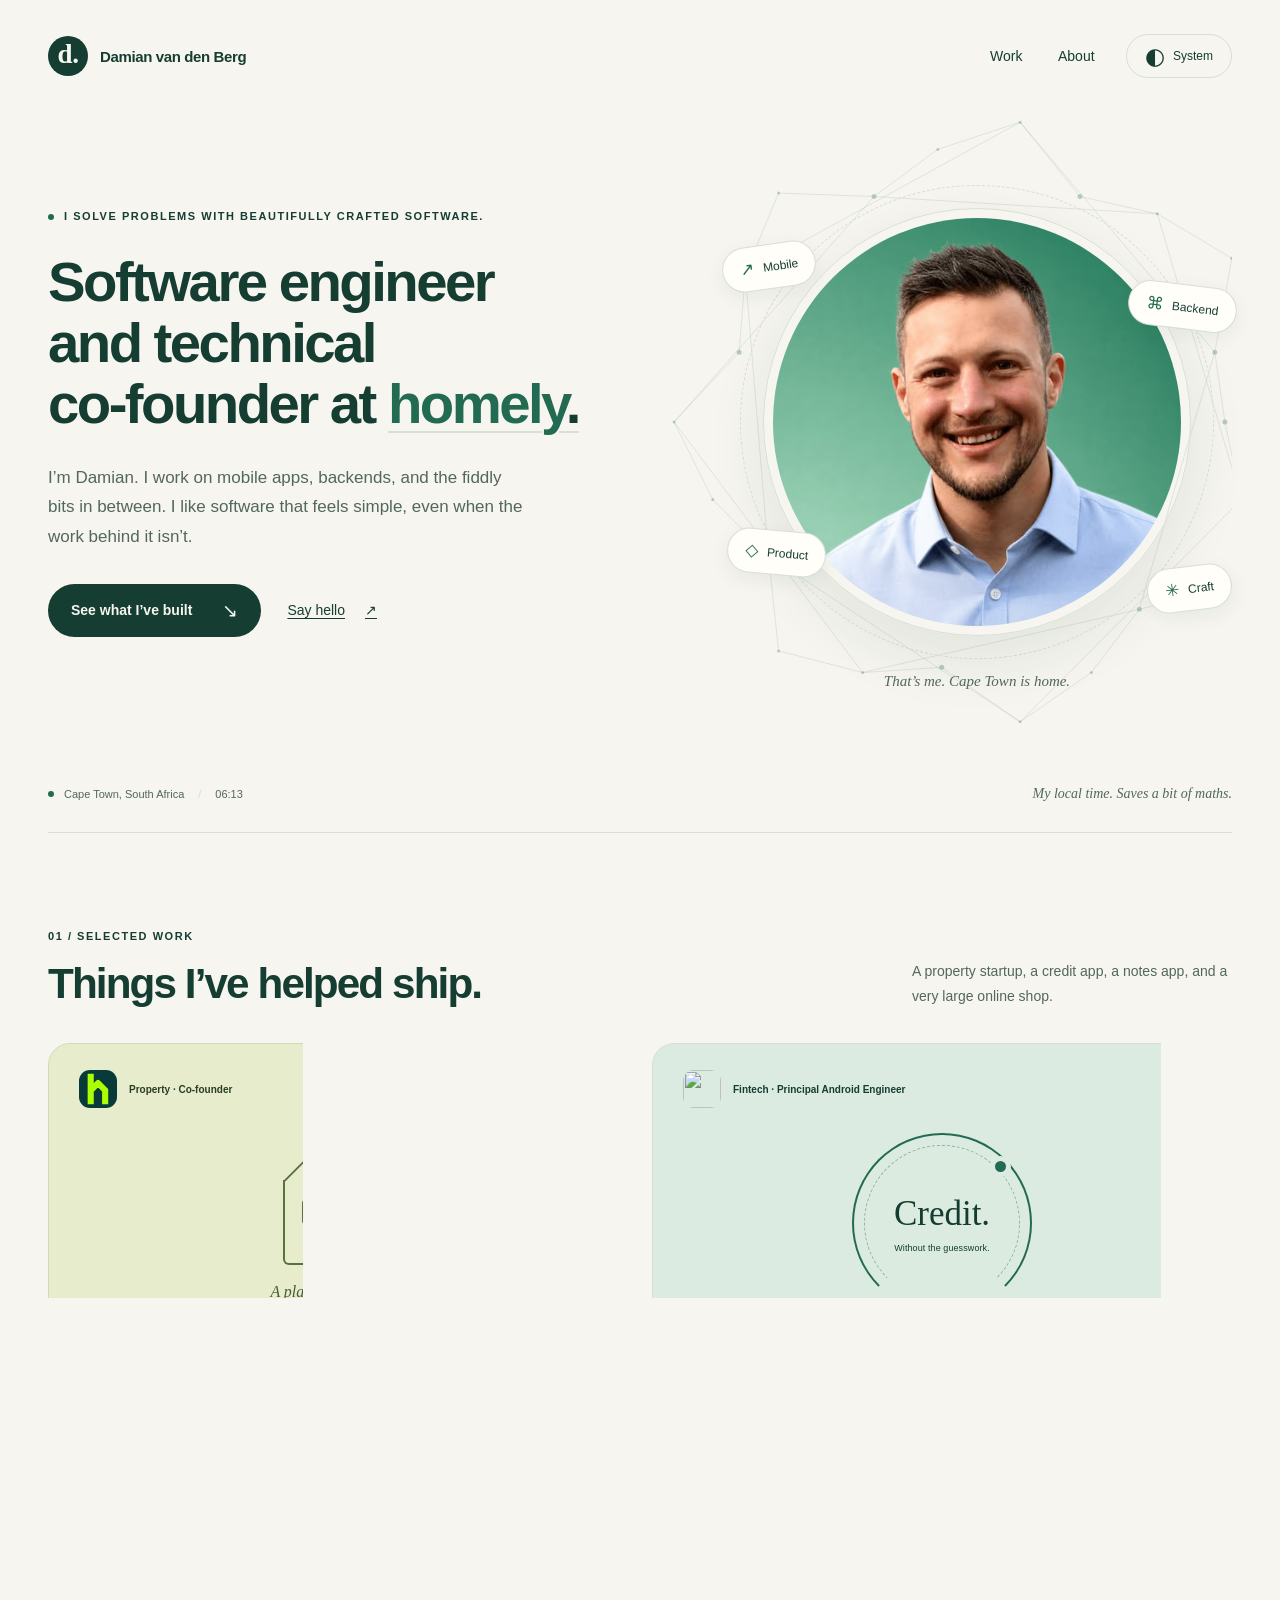
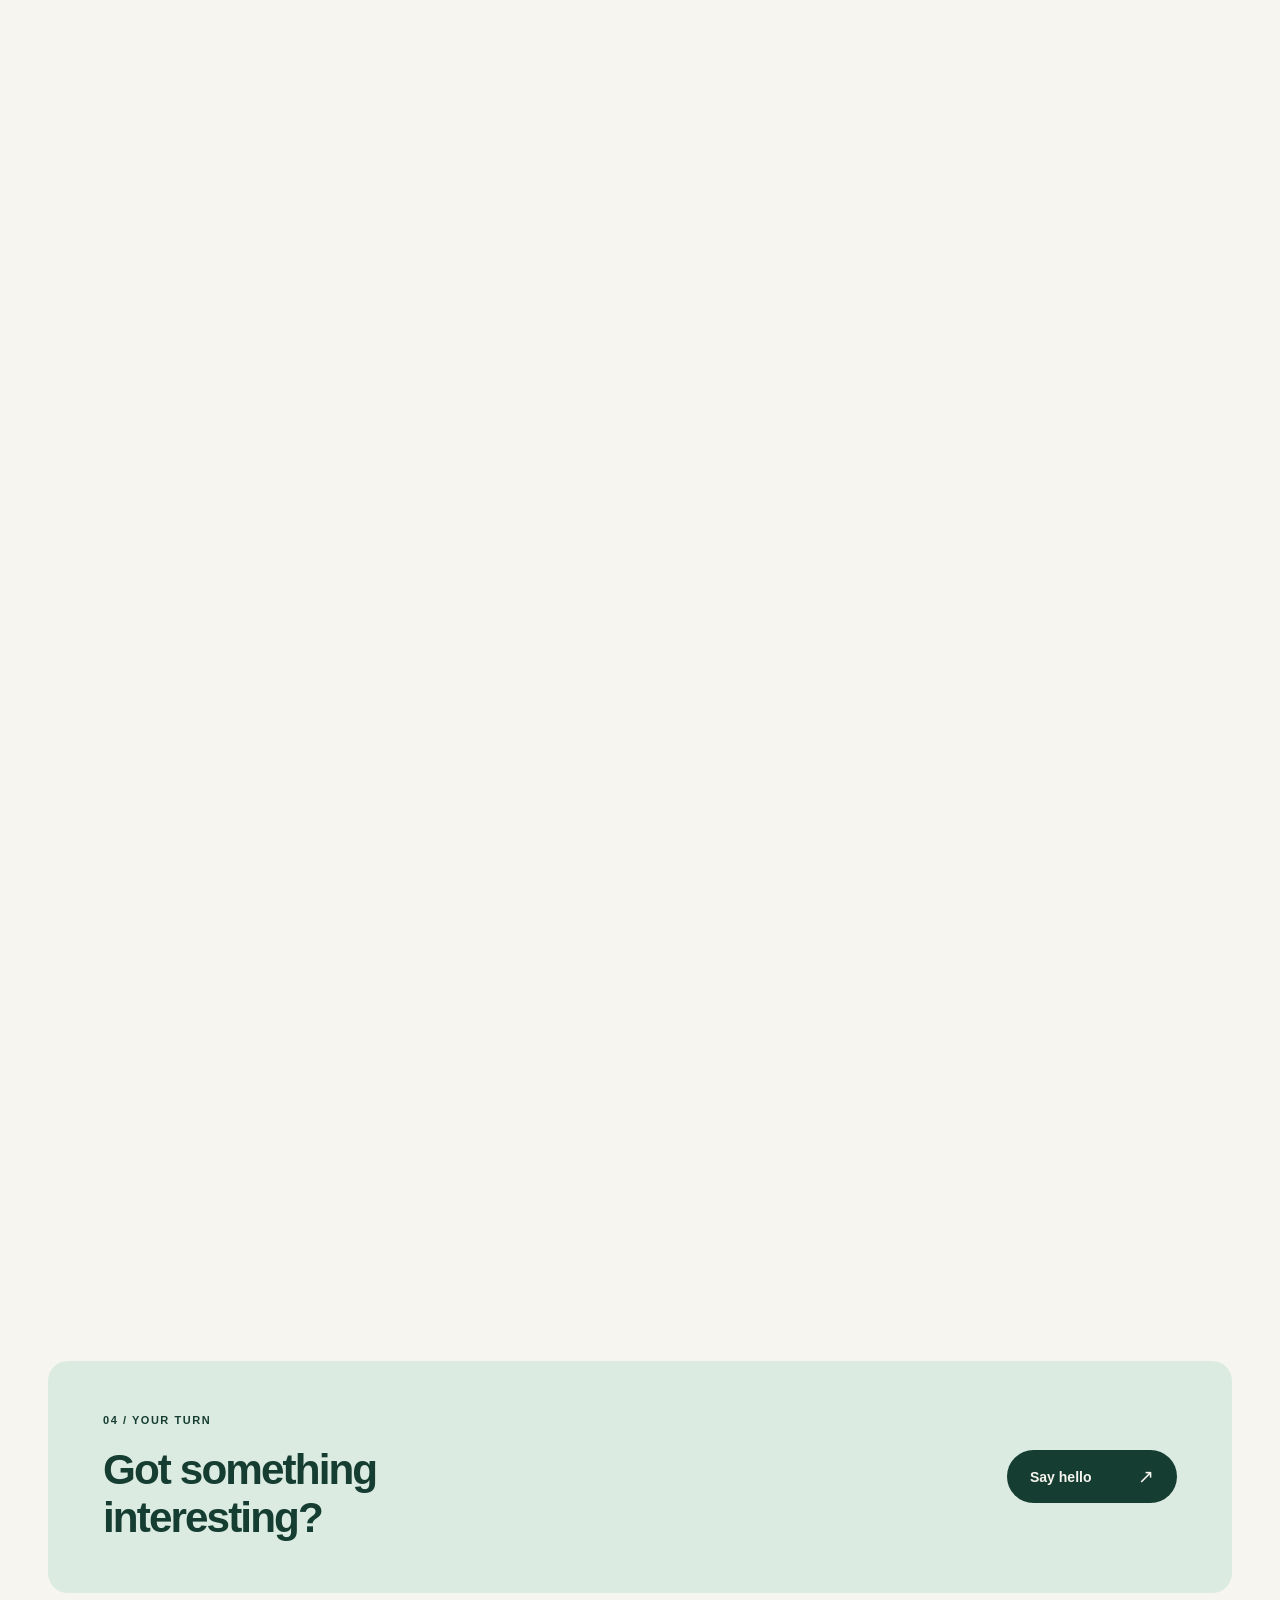
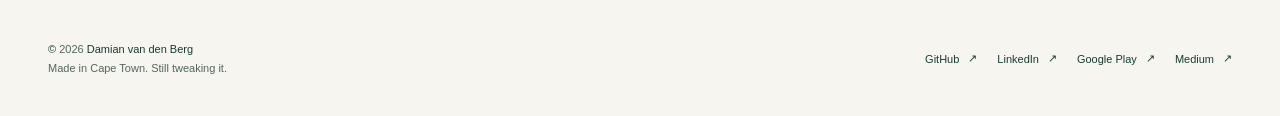
==== commit 72f6b943: "[HDS-XXXXX] Remove GitHub stats and refresh homely branding - Replace the placeholder mark with home" ====
--- a/index.html
+++ b/index.html
@@ -123,7 +123,7 @@
       </div>
       <div class="work-grid">
         <article class="work-card homely-card reveal">
-          <div class="card-top"><span class="project-mark homely-mark" aria-hidden="true">h.</span><span class="card-category">Property · Co-founder</span><span class="card-number" aria-hidden="true">01</span></div>
+          <div class="card-top"><img class="project-mark homely-mark" src="images/homely.svg" width="38" height="38" alt="" loading="lazy"><span class="card-category">Property · Co-founder</span><span class="card-number" aria-hidden="true">01</span></div>
           <div class="project-art homely-art" aria-hidden="true"><div class="house"><span class="house-window"></span><span class="house-door"></span></div><span class="art-note">A place to call home.</span></div>
           <div class="card-copy"><h3>homely</h3><p class="card-tagline">Property made simple.</p><p>I’m homely’s technical co-founder. I work across the app and backend, helping South Africans save money when they buy or sell a home.</p></div>
           <a class="card-link" href="https://www.gethomely.io/" target="_blank" rel="noopener noreferrer">Discover homely <span aria-hidden="true">↗</span></a>
@@ -154,7 +154,7 @@
         <h2 id="about-title">I make software.<br>Then I trade pixels for peaks.</h2>
         <p>I’m a software engineer in Cape Town. I like taking messy problems apart and putting them back together with fewer moving pieces.</p>
         <p>Most days, I bounce between mobile, backend, and product work. I prototype when I’m unsure, trust types more than optimism, and notice when the padding is off.</p>
-        <p>Away from the screen, I train. At work, I’m happiest with a tricky problem and a quiet afternoon to chase it down.</p>
+        <p>When I’m not building software, I’m usually somewhere on a mountain with my dog. At work, give me a tricky problem and a quiet afternoon to chase it down.</p>
         <div class="values" aria-label="Working values"><span>Sweat the small stuff</span><span>Keep it simple</span><span>Build it to learn</span></div>
       </div>
       <div class="experience reveal">
@@ -168,382 +168,6 @@
         </ol>
       </div>
     </section>
-    <section class="github-section wrap reveal" aria-labelledby="github-title">
-      <div class="github-heading">
-        <div><p class="eyebrow">03 / GitHub</p><h2 id="github-title">GitHub, lately.</h2></div>
-        <p class="github-total"><strong data-github-contribution-total>0</strong> contributions during the past year</p>
-      </div>
-      <a class="contribution-link" href="https://github.com/damianvdb" target="_blank" rel="noopener noreferrer" aria-label="View Damian van den Berg on GitHub">
-        <span class="contribution-heatmap" aria-hidden="true">
-          <!-- github-contributions:start -->
-          <span class="contribution-day" data-level="0" title="2025-09-21: 0 contributions"></span>
-          <span class="contribution-day" data-level="0" title="2025-09-22: 0 contributions"></span>
-          <span class="contribution-day" data-level="0" title="2025-09-23: 0 contributions"></span>
-          <span class="contribution-day" data-level="0" title="2025-09-24: 0 contributions"></span>
-          <span class="contribution-day" data-level="0" title="2025-09-25: 0 contributions"></span>
-          <span class="contribution-day" data-level="0" title="2025-09-26: 0 contributions"></span>
-          <span class="contribution-day" data-level="0" title="2025-09-27: 0 contributions"></span>
-          <span class="contribution-day" data-level="0" title="2025-09-28: 0 contributions"></span>
-          <span class="contribution-day" data-level="0" title="2025-09-29: 0 contributions"></span>
-          <span class="contribution-day" data-level="0" title="2025-09-30: 0 contributions"></span>
-          <span class="contribution-day" data-level="0" title="2025-10-01: 0 contributions"></span>
-          <span class="contribution-day" data-level="0" title="2025-10-02: 0 contributions"></span>
-          <span class="contribution-day" data-level="0" title="2025-10-03: 0 contributions"></span>
-          <span class="contribution-day" data-level="0" title="2025-10-04: 0 contributions"></span>
-          <span class="contribution-day" data-level="0" title="2025-10-05: 0 contributions"></span>
-          <span class="contribution-day" data-level="0" title="2025-10-06: 0 contributions"></span>
-          <span class="contribution-day" data-level="0" title="2025-10-07: 0 contributions"></span>
-          <span class="contribution-day" data-level="0" title="2025-10-08: 0 contributions"></span>
-          <span class="contribution-day" data-level="0" title="2025-10-09: 0 contributions"></span>
-          <span class="contribution-day" data-level="0" title="2025-10-10: 0 contributions"></span>
-          <span class="contribution-day" data-level="0" title="2025-10-11: 0 contributions"></span>
-          <span class="contribution-day" data-level="0" title="2025-10-12: 0 contributions"></span>
-          <span class="contribution-day" data-level="0" title="2025-10-13: 0 contributions"></span>
-          <span class="contribution-day" data-level="0" title="2025-10-14: 0 contributions"></span>
-          <span class="contribution-day" data-level="0" title="2025-10-15: 0 contributions"></span>
-          <span class="contribution-day" data-level="0" title="2025-10-16: 0 contributions"></span>
-          <span class="contribution-day" data-level="0" title="2025-10-17: 0 contributions"></span>
-          <span class="contribution-day" data-level="0" title="2025-10-18: 0 contributions"></span>
-          <span class="contribution-day" data-level="0" title="2025-10-19: 0 contributions"></span>
-          <span class="contribution-day" data-level="0" title="2025-10-20: 0 contributions"></span>
-          <span class="contribution-day" data-level="0" title="2025-10-21: 0 contributions"></span>
-          <span class="contribution-day" data-level="0" title="2025-10-22: 0 contributions"></span>
-          <span class="contribution-day" data-level="0" title="2025-10-23: 0 contributions"></span>
-          <span class="contribution-day" data-level="0" title="2025-10-24: 0 contributions"></span>
-          <span class="contribution-day" data-level="0" title="2025-10-25: 0 contributions"></span>
-          <span class="contribution-day" data-level="0" title="2025-10-26: 0 contributions"></span>
-          <span class="contribution-day" data-level="0" title="2025-10-27: 0 contributions"></span>
-          <span class="contribution-day" data-level="0" title="2025-10-28: 0 contributions"></span>
-          <span class="contribution-day" data-level="0" title="2025-10-29: 0 contributions"></span>
-          <span class="contribution-day" data-level="0" title="2025-10-30: 0 contributions"></span>
-          <span class="contribution-day" data-level="0" title="2025-10-31: 0 contributions"></span>
-          <span class="contribution-day" data-level="0" title="2025-11-01: 0 contributions"></span>
-          <span class="contribution-day" data-level="0" title="2025-11-02: 0 contributions"></span>
-          <span class="contribution-day" data-level="0" title="2025-11-03: 0 contributions"></span>
-          <span class="contribution-day" data-level="0" title="2025-11-04: 0 contributions"></span>
-          <span class="contribution-day" data-level="0" title="2025-11-05: 0 contributions"></span>
-          <span class="contribution-day" data-level="0" title="2025-11-06: 0 contributions"></span>
-          <span class="contribution-day" data-level="0" title="2025-11-07: 0 contributions"></span>
-          <span class="contribution-day" data-level="0" title="2025-11-08: 0 contributions"></span>
-          <span class="contribution-day" data-level="0" title="2025-11-09: 0 contributions"></span>
-          <span class="contribution-day" data-level="0" title="2025-11-10: 0 contributions"></span>
-          <span class="contribution-day" data-level="0" title="2025-11-11: 0 contributions"></span>
-          <span class="contribution-day" data-level="0" title="2025-11-12: 0 contributions"></span>
-          <span class="contribution-day" data-level="0" title="2025-11-13: 0 contributions"></span>
-          <span class="contribution-day" data-level="0" title="2025-11-14: 0 contributions"></span>
-          <span class="contribution-day" data-level="0" title="2025-11-15: 0 contributions"></span>
-          <span class="contribution-day" data-level="0" title="2025-11-16: 0 contributions"></span>
-          <span class="contribution-day" data-level="0" title="2025-11-17: 0 contributions"></span>
-          <span class="contribution-day" data-level="0" title="2025-11-18: 0 contributions"></span>
-          <span class="contribution-day" data-level="0" title="2025-11-19: 0 contributions"></span>
-          <span class="contribution-day" data-level="0" title="2025-11-20: 0 contributions"></span>
-          <span class="contribution-day" data-level="0" title="2025-11-21: 0 contributions"></span>
-          <span class="contribution-day" data-level="0" title="2025-11-22: 0 contributions"></span>
-          <span class="contribution-day" data-level="0" title="2025-11-23: 0 contributions"></span>
-          <span class="contribution-day" data-level="0" title="2025-11-24: 0 contributions"></span>
-          <span class="contribution-day" data-level="0" title="2025-11-25: 0 contributions"></span>
-          <span class="contribution-day" data-level="0" title="2025-11-26: 0 contributions"></span>
-          <span class="contribution-day" data-level="0" title="2025-11-27: 0 contributions"></span>
-          <span class="contribution-day" data-level="0" title="2025-11-28: 0 contributions"></span>
-          <span class="contribution-day" data-level="0" title="2025-11-29: 0 contributions"></span>
-          <span class="contribution-day" data-level="0" title="2025-11-30: 0 contributions"></span>
-          <span class="contribution-day" data-level="0" title="2025-12-01: 0 contributions"></span>
-          <span class="contribution-day" data-level="0" title="2025-12-02: 0 contributions"></span>
-          <span class="contribution-day" data-level="0" title="2025-12-03: 0 contributions"></span>
-          <span class="contribution-day" data-level="0" title="2025-12-04: 0 contributions"></span>
-          <span class="contribution-day" data-level="0" title="2025-12-05: 0 contributions"></span>
-          <span class="contribution-day" data-level="0" title="2025-12-06: 0 contributions"></span>
-          <span class="contribution-day" data-level="0" title="2025-12-07: 0 contributions"></span>
-          <span class="contribution-day" data-level="0" title="2025-12-08: 0 contributions"></span>
-          <span class="contribution-day" data-level="0" title="2025-12-09: 0 contributions"></span>
-          <span class="contribution-day" data-level="0" title="2025-12-10: 0 contributions"></span>
-          <span class="contribution-day" data-level="0" title="2025-12-11: 0 contributions"></span>
-          <span class="contribution-day" data-level="0" title="2025-12-12: 0 contributions"></span>
-          <span class="contribution-day" data-level="0" title="2025-12-13: 0 contributions"></span>
-          <span class="contribution-day" data-level="0" title="2025-12-14: 0 contributions"></span>
-          <span class="contribution-day" data-level="0" title="2025-12-15: 0 contributions"></span>
-          <span class="contribution-day" data-level="0" title="2025-12-16: 0 contributions"></span>
-          <span class="contribution-day" data-level="0" title="2025-12-17: 0 contributions"></span>
-          <span class="contribution-day" data-level="0" title="2025-12-18: 0 contributions"></span>
-          <span class="contribution-day" data-level="0" title="2025-12-19: 0 contributions"></span>
-          <span class="contribution-day" data-level="0" title="2025-12-20: 0 contributions"></span>
-          <span class="contribution-day" data-level="0" title="2025-12-21: 0 contributions"></span>
-          <span class="contribution-day" data-level="0" title="2025-12-22: 0 contributions"></span>
-          <span class="contribution-day" data-level="0" title="2025-12-23: 0 contributions"></span>
-          <span class="contribution-day" data-level="0" title="2025-12-24: 0 contributions"></span>
-          <span class="contribution-day" data-level="0" title="2025-12-25: 0 contributions"></span>
-          <span class="contribution-day" data-level="0" title="2025-12-26: 0 contributions"></span>
-          <span class="contribution-day" data-level="0" title="2025-12-27: 0 contributions"></span>
-          <span class="contribution-day" data-level="0" title="2025-12-28: 0 contributions"></span>
-          <span class="contribution-day" data-level="0" title="2025-12-29: 0 contributions"></span>
-          <span class="contribution-day" data-level="0" title="2025-12-30: 0 contributions"></span>
-          <span class="contribution-day" data-level="0" title="2025-12-31: 0 contributions"></span>
-          <span class="contribution-day" data-level="0" title="2026-01-01: 0 contributions"></span>
-          <span class="contribution-day" data-level="0" title="2026-01-02: 0 contributions"></span>
-          <span class="contribution-day" data-level="0" title="2026-01-03: 0 contributions"></span>
-          <span class="contribution-day" data-level="0" title="2026-01-04: 0 contributions"></span>
-          <span class="contribution-day" data-level="0" title="2026-01-05: 0 contributions"></span>
-          <span class="contribution-day" data-level="0" title="2026-01-06: 0 contributions"></span>
-          <span class="contribution-day" data-level="0" title="2026-01-07: 0 contributions"></span>
-          <span class="contribution-day" data-level="0" title="2026-01-08: 0 contributions"></span>
-          <span class="contribution-day" data-level="0" title="2026-01-09: 0 contributions"></span>
-          <span class="contribution-day" data-level="0" title="2026-01-10: 0 contributions"></span>
-          <span class="contribution-day" data-level="0" title="2026-01-11: 0 contributions"></span>
-          <span class="contribution-day" data-level="0" title="2026-01-12: 0 contributions"></span>
-          <span class="contribution-day" data-level="0" title="2026-01-13: 0 contributions"></span>
-          <span class="contribution-day" data-level="0" title="2026-01-14: 0 contributions"></span>
-          <span class="contribution-day" data-level="0" title="2026-01-15: 0 contributions"></span>
-          <span class="contribution-day" data-level="0" title="2026-01-16: 0 contributions"></span>
-          <span class="contribution-day" data-level="0" title="2026-01-17: 0 contributions"></span>
-          <span class="contribution-day" data-level="0" title="2026-01-18: 0 contributions"></span>
-          <span class="contribution-day" data-level="0" title="2026-01-19: 0 contributions"></span>
-          <span class="contribution-day" data-level="0" title="2026-01-20: 0 contributions"></span>
-          <span class="contribution-day" data-level="0" title="2026-01-21: 0 contributions"></span>
-          <span class="contribution-day" data-level="0" title="2026-01-22: 0 contributions"></span>
-          <span class="contribution-day" data-level="0" title="2026-01-23: 0 contributions"></span>
-          <span class="contribution-day" data-level="0" title="2026-01-24: 0 contributions"></span>
-          <span class="contribution-day" data-level="0" title="2026-01-25: 0 contributions"></span>
-          <span class="contribution-day" data-level="0" title="2026-01-26: 0 contributions"></span>
-          <span class="contribution-day" data-level="0" title="2026-01-27: 0 contributions"></span>
-          <span class="contribution-day" data-level="0" title="2026-01-28: 0 contributions"></span>
-          <span class="contribution-day" data-level="0" title="2026-01-29: 0 contributions"></span>
-          <span class="contribution-day" data-level="0" title="2026-01-30: 0 contributions"></span>
-          <span class="contribution-day" data-level="0" title="2026-01-31: 0 contributions"></span>
-          <span class="contribution-day" data-level="0" title="2026-02-01: 0 contributions"></span>
-          <span class="contribution-day" data-level="0" title="2026-02-02: 0 contributions"></span>
-          <span class="contribution-day" data-level="0" title="2026-02-03: 0 contributions"></span>
-          <span class="contribution-day" data-level="0" title="2026-02-04: 0 contributions"></span>
-          <span class="contribution-day" data-level="0" title="2026-02-05: 0 contributions"></span>
-          <span class="contribution-day" data-level="0" title="2026-02-06: 0 contributions"></span>
-          <span class="contribution-day" data-level="0" title="2026-02-07: 0 contributions"></span>
-          <span class="contribution-day" data-level="0" title="2026-02-08: 0 contributions"></span>
-          <span class="contribution-day" data-level="0" title="2026-02-09: 0 contributions"></span>
-          <span class="contribution-day" data-level="0" title="2026-02-10: 0 contributions"></span>
-          <span class="contribution-day" data-level="0" title="2026-02-11: 0 contributions"></span>
-          <span class="contribution-day" data-level="0" title="2026-02-12: 0 contributions"></span>
-          <span class="contribution-day" data-level="0" title="2026-02-13: 0 contributions"></span>
-          <span class="contribution-day" data-level="0" title="2026-02-14: 0 contributions"></span>
-          <span class="contribution-day" data-level="0" title="2026-02-15: 0 contributions"></span>
-          <span class="contribution-day" data-level="0" title="2026-02-16: 0 contributions"></span>
-          <span class="contribution-day" data-level="0" title="2026-02-17: 0 contributions"></span>
-          <span class="contribution-day" data-level="0" title="2026-02-18: 0 contributions"></span>
-          <span class="contribution-day" data-level="0" title="2026-02-19: 0 contributions"></span>
-          <span class="contribution-day" data-level="0" title="2026-02-20: 0 contributions"></span>
-          <span class="contribution-day" data-level="0" title="2026-02-21: 0 contributions"></span>
-          <span class="contribution-day" data-level="0" title="2026-02-22: 0 contributions"></span>
-          <span class="contribution-day" data-level="0" title="2026-02-23: 0 contributions"></span>
-          <span class="contribution-day" data-level="0" title="2026-02-24: 0 contributions"></span>
-          <span class="contribution-day" data-level="0" title="2026-02-25: 0 contributions"></span>
-          <span class="contribution-day" data-level="0" title="2026-02-26: 0 contributions"></span>
-          <span class="contribution-day" data-level="0" title="2026-02-27: 0 contributions"></span>
-          <span class="contribution-day" data-level="0" title="2026-02-28: 0 contributions"></span>
-          <span class="contribution-day" data-level="0" title="2026-03-01: 0 contributions"></span>
-          <span class="contribution-day" data-level="0" title="2026-03-02: 0 contributions"></span>
-          <span class="contribution-day" data-level="0" title="2026-03-03: 0 contributions"></span>
-          <span class="contribution-day" data-level="0" title="2026-03-04: 0 contributions"></span>
-          <span class="contribution-day" data-level="0" title="2026-03-05: 0 contributions"></span>
-          <span class="contribution-day" data-level="0" title="2026-03-06: 0 contributions"></span>
-          <span class="contribution-day" data-level="0" title="2026-03-07: 0 contributions"></span>
-          <span class="contribution-day" data-level="0" title="2026-03-08: 0 contributions"></span>
-          <span class="contribution-day" data-level="0" title="2026-03-09: 0 contributions"></span>
-          <span class="contribution-day" data-level="0" title="2026-03-10: 0 contributions"></span>
-          <span class="contribution-day" data-level="0" title="2026-03-11: 0 contributions"></span>
-          <span class="contribution-day" data-level="0" title="2026-03-12: 0 contributions"></span>
-          <span class="contribution-day" data-level="0" title="2026-03-13: 0 contributions"></span>
-          <span class="contribution-day" data-level="0" title="2026-03-14: 0 contributions"></span>
-          <span class="contribution-day" data-level="0" title="2026-03-15: 0 contributions"></span>
-          <span class="contribution-day" data-level="0" title="2026-03-16: 0 contributions"></span>
-          <span class="contribution-day" data-level="0" title="2026-03-17: 0 contributions"></span>
-          <span class="contribution-day" data-level="0" title="2026-03-18: 0 contributions"></span>
-          <span class="contribution-day" data-level="0" title="2026-03-19: 0 contributions"></span>
-          <span class="contribution-day" data-level="0" title="2026-03-20: 0 contributions"></span>
-          <span class="contribution-day" data-level="0" title="2026-03-21: 0 contributions"></span>
-          <span class="contribution-day" data-level="0" title="2026-03-22: 0 contributions"></span>
-          <span class="contribution-day" data-level="0" title="2026-03-23: 0 contributions"></span>
-          <span class="contribution-day" data-level="0" title="2026-03-24: 0 contributions"></span>
-          <span class="contribution-day" data-level="0" title="2026-03-25: 0 contributions"></span>
-          <span class="contribution-day" data-level="0" title="2026-03-26: 0 contributions"></span>
-          <span class="contribution-day" data-level="0" title="2026-03-27: 0 contributions"></span>
-          <span class="contribution-day" data-level="0" title="2026-03-28: 0 contributions"></span>
-          <span class="contribution-day" data-level="0" title="2026-03-29: 0 contributions"></span>
-          <span class="contribution-day" data-level="0" title="2026-03-30: 0 contributions"></span>
-          <span class="contribution-day" data-level="0" title="2026-03-31: 0 contributions"></span>
-          <span class="contribution-day" data-level="0" title="2026-04-01: 0 contributions"></span>
-          <span class="contribution-day" data-level="0" title="2026-04-02: 0 contributions"></span>
-          <span class="contribution-day" data-level="0" title="2026-04-03: 0 contributions"></span>
-          <span class="contribution-day" data-level="0" title="2026-04-04: 0 contributions"></span>
-          <span class="contribution-day" data-level="0" title="2026-04-05: 0 contributions"></span>
-          <span class="contribution-day" data-level="0" title="2026-04-06: 0 contributions"></span>
-          <span class="contribution-day" data-level="0" title="2026-04-07: 0 contributions"></span>
-          <span class="contribution-day" data-level="0" title="2026-04-08: 0 contributions"></span>
-          <span class="contribution-day" data-level="0" title="2026-04-09: 0 contributions"></span>
-          <span class="contribution-day" data-level="0" title="2026-04-10: 0 contributions"></span>
-          <span class="contribution-day" data-level="0" title="2026-04-11: 0 contributions"></span>
-          <span class="contribution-day" data-level="0" title="2026-04-12: 0 contributions"></span>
-          <span class="contribution-day" data-level="0" title="2026-04-13: 0 contributions"></span>
-          <span class="contribution-day" data-level="0" title="2026-04-14: 0 contributions"></span>
-          <span class="contribution-day" data-level="0" title="2026-04-15: 0 contributions"></span>
-          <span class="contribution-day" data-level="0" title="2026-04-16: 0 contributions"></span>
-          <span class="contribution-day" data-level="0" title="2026-04-17: 0 contributions"></span>
-          <span class="contribution-day" data-level="0" title="2026-04-18: 0 contributions"></span>
-          <span class="contribution-day" data-level="0" title="2026-04-19: 0 contributions"></span>
-          <span class="contribution-day" data-level="0" title="2026-04-20: 0 contributions"></span>
-          <span class="contribution-day" data-level="0" title="2026-04-21: 0 contributions"></span>
-          <span class="contribution-day" data-level="0" title="2026-04-22: 0 contributions"></span>
-          <span class="contribution-day" data-level="0" title="2026-04-23: 0 contributions"></span>
-          <span class="contribution-day" data-level="0" title="2026-04-24: 0 contributions"></span>
-          <span class="contribution-day" data-level="0" title="2026-04-25: 0 contributions"></span>
-          <span class="contribution-day" data-level="0" title="2026-04-26: 0 contributions"></span>
-          <span class="contribution-day" data-level="0" title="2026-04-27: 0 contributions"></span>
-          <span class="contribution-day" data-level="0" title="2026-04-28: 0 contributions"></span>
-          <span class="contribution-day" data-level="0" title="2026-04-29: 0 contributions"></span>
-          <span class="contribution-day" data-level="0" title="2026-04-30: 0 contributions"></span>
-          <span class="contribution-day" data-level="0" title="2026-05-01: 0 contributions"></span>
-          <span class="contribution-day" data-level="0" title="2026-05-02: 0 contributions"></span>
-          <span class="contribution-day" data-level="0" title="2026-05-03: 0 contributions"></span>
-          <span class="contribution-day" data-level="0" title="2026-05-04: 0 contributions"></span>
-          <span class="contribution-day" data-level="0" title="2026-05-05: 0 contributions"></span>
-          <span class="contribution-day" data-level="0" title="2026-05-06: 0 contributions"></span>
-          <span class="contribution-day" data-level="0" title="2026-05-07: 0 contributions"></span>
-          <span class="contribution-day" data-level="0" title="2026-05-08: 0 contributions"></span>
-          <span class="contribution-day" data-level="0" title="2026-05-09: 0 contributions"></span>
-          <span class="contribution-day" data-level="0" title="2026-05-10: 0 contributions"></span>
-          <span class="contribution-day" data-level="0" title="2026-05-11: 0 contributions"></span>
-          <span class="contribution-day" data-level="0" title="2026-05-12: 0 contributions"></span>
-          <span class="contribution-day" data-level="0" title="2026-05-13: 0 contributions"></span>
-          <span class="contribution-day" data-level="0" title="2026-05-14: 0 contributions"></span>
-          <span class="contribution-day" data-level="0" title="2026-05-15: 0 contributions"></span>
-          <span class="contribution-day" data-level="0" title="2026-05-16: 0 contributions"></span>
-          <span class="contribution-day" data-level="0" title="2026-05-17: 0 contributions"></span>
-          <span class="contribution-day" data-level="0" title="2026-05-18: 0 contributions"></span>
-          <span class="contribution-day" data-level="0" title="2026-05-19: 0 contributions"></span>
-          <span class="contribution-day" data-level="0" title="2026-05-20: 0 contributions"></span>
-          <span class="contribution-day" data-level="0" title="2026-05-21: 0 contributions"></span>
-          <span class="contribution-day" data-level="0" title="2026-05-22: 0 contributions"></span>
-          <span class="contribution-day" data-level="0" title="2026-05-23: 0 contributions"></span>
-          <span class="contribution-day" data-level="0" title="2026-05-24: 0 contributions"></span>
-          <span class="contribution-day" data-level="0" title="2026-05-25: 0 contributions"></span>
-          <span class="contribution-day" data-level="0" title="2026-05-26: 0 contributions"></span>
-          <span class="contribution-day" data-level="0" title="2026-05-27: 0 contributions"></span>
-          <span class="contribution-day" data-level="0" title="2026-05-28: 0 contributions"></span>
-          <span class="contribution-day" data-level="0" title="2026-05-29: 0 contributions"></span>
-          <span class="contribution-day" data-level="0" title="2026-05-30: 0 contributions"></span>
-          <span class="contribution-day" data-level="0" title="2026-05-31: 0 contributions"></span>
-          <span class="contribution-day" data-level="0" title="2026-06-01: 0 contributions"></span>
-          <span class="contribution-day" data-level="0" title="2026-06-02: 0 contributions"></span>
-          <span class="contribution-day" data-level="0" title="2026-06-03: 0 contributions"></span>
-          <span class="contribution-day" data-level="0" title="2026-06-04: 0 contributions"></span>
-          <span class="contribution-day" data-level="0" title="2026-06-05: 0 contributions"></span>
-          <span class="contribution-day" data-level="0" title="2026-06-06: 0 contributions"></span>
-          <span class="contribution-day" data-level="0" title="2026-06-07: 0 contributions"></span>
-          <span class="contribution-day" data-level="0" title="2026-06-08: 0 contributions"></span>
-          <span class="contribution-day" data-level="0" title="2026-06-09: 0 contributions"></span>
-          <span class="contribution-day" data-level="0" title="2026-06-10: 0 contributions"></span>
-          <span class="contribution-day" data-level="0" title="2026-06-11: 0 contributions"></span>
-          <span class="contribution-day" data-level="0" title="2026-06-12: 0 contributions"></span>
-          <span class="contribution-day" data-level="0" title="2026-06-13: 0 contributions"></span>
-          <span class="contribution-day" data-level="0" title="2026-06-14: 0 contributions"></span>
-          <span class="contribution-day" data-level="0" title="2026-06-15: 0 contributions"></span>
-          <span class="contribution-day" data-level="0" title="2026-06-16: 0 contributions"></span>
-          <span class="contribution-day" data-level="0" title="2026-06-17: 0 contributions"></span>
-          <span class="contribution-day" data-level="0" title="2026-06-18: 0 contributions"></span>
-          <span class="contribution-day" data-level="0" title="2026-06-19: 0 contributions"></span>
-          <span class="contribution-day" data-level="0" title="2026-06-20: 0 contributions"></span>
-          <span class="contribution-day" data-level="0" title="2026-06-21: 0 contributions"></span>
-          <span class="contribution-day" data-level="0" title="2026-06-22: 0 contributions"></span>
-          <span class="contribution-day" data-level="0" title="2026-06-23: 0 contributions"></span>
-          <span class="contribution-day" data-level="0" title="2026-06-24: 0 contributions"></span>
-          <span class="contribution-day" data-level="0" title="2026-06-25: 0 contributions"></span>
-          <span class="contribution-day" data-level="0" title="2026-06-26: 0 contributions"></span>
-          <span class="contribution-day" data-level="0" title="2026-06-27: 0 contributions"></span>
-          <span class="contribution-day" data-level="0" title="2026-06-28: 0 contributions"></span>
-          <span class="contribution-day" data-level="0" title="2026-06-29: 0 contributions"></span>
-          <span class="contribution-day" data-level="0" title="2026-06-30: 0 contributions"></span>
-          <span class="contribution-day" data-level="0" title="2026-07-01: 0 contributions"></span>
-          <span class="contribution-day" data-level="0" title="2026-07-02: 0 contributions"></span>
-          <span class="contribution-day" data-level="0" title="2026-07-03: 0 contributions"></span>
-          <span class="contribution-day" data-level="0" title="2026-07-04: 0 contributions"></span>
-          <span class="contribution-day" data-level="0" title="2026-07-05: 0 contributions"></span>
-          <span class="contribution-day" data-level="0" title="2026-07-06: 0 contributions"></span>
-          <span class="contribution-day" data-level="0" title="2026-07-07: 0 contributions"></span>
-          <span class="contribution-day" data-level="0" title="2026-07-08: 0 contributions"></span>
-          <span class="contribution-day" data-level="0" title="2026-07-09: 0 contributions"></span>
-          <span class="contribution-day" data-level="0" title="2026-07-10: 0 contributions"></span>
-          <span class="contribution-day" data-level="0" title="2026-07-11: 0 contributions"></span>
-          <span class="contribution-day" data-level="0" title="2026-07-12: 0 contributions"></span>
-          <span class="contribution-day" data-level="0" title="2026-07-13: 0 contributions"></span>
-          <span class="contribution-day" data-level="0" title="2026-07-14: 0 contributions"></span>
-          <span class="contribution-day" data-level="0" title="2026-07-15: 0 contributions"></span>
-          <span class="contribution-day" data-level="0" title="2026-07-16: 0 contributions"></span>
-          <span class="contribution-day" data-level="0" title="2026-07-17: 0 contributions"></span>
-          <span class="contribution-day" data-level="0" title="2026-07-18: 0 contributions"></span>
-          <span class="contribution-day" data-level="0" title="2026-07-19: 0 contributions"></span>
-          <span class="contribution-day" data-level="0" title="2026-07-20: 0 contributions"></span>
-          <span class="contribution-day" data-level="0" title="2026-07-21: 0 contributions"></span>
-          <span class="contribution-day" data-level="0" title="2026-07-22: 0 contributions"></span>
-          <span class="contribution-day" data-level="0" title="2026-07-23: 0 contributions"></span>
-          <span class="contribution-day" data-level="0" title="2026-07-24: 0 contributions"></span>
-          <span class="contribution-day" data-level="0" title="2026-07-25: 0 contributions"></span>
-          <span class="contribution-day" data-level="0" title="2026-07-26: 0 contributions"></span>
-          <span class="contribution-day" data-level="0" title="2026-07-27: 0 contributions"></span>
-          <span class="contribution-day" data-level="0" title="2026-07-28: 0 contributions"></span>
-          <span class="contribution-day" data-level="0" title="2026-07-29: 0 contributions"></span>
-          <span class="contribution-day" data-level="0" title="2026-07-30: 0 contributions"></span>
-          <span class="contribution-day" data-level="0" title="2026-07-31: 0 contributions"></span>
-          <span class="contribution-day" data-level="0" title="2026-08-01: 0 contributions"></span>
-          <span class="contribution-day" data-level="0" title="2026-08-02: 0 contributions"></span>
-          <span class="contribution-day" data-level="0" title="2026-08-03: 0 contributions"></span>
-          <span class="contribution-day" data-level="0" title="2026-08-04: 0 contributions"></span>
-          <span class="contribution-day" data-level="0" title="2026-08-05: 0 contributions"></span>
-          <span class="contribution-day" data-level="0" title="2026-08-06: 0 contributions"></span>
-          <span class="contribution-day" data-level="0" title="2026-08-07: 0 contributions"></span>
-          <span class="contribution-day" data-level="0" title="2026-08-08: 0 contributions"></span>
-          <span class="contribution-day" data-level="0" title="2026-08-09: 0 contributions"></span>
-          <span class="contribution-day" data-level="0" title="2026-08-10: 0 contributions"></span>
-          <span class="contribution-day" data-level="0" title="2026-08-11: 0 contributions"></span>
-          <span class="contribution-day" data-level="0" title="2026-08-12: 0 contributions"></span>
-          <span class="contribution-day" data-level="0" title="2026-08-13: 0 contributions"></span>
-          <span class="contribution-day" data-level="0" title="2026-08-14: 0 contributions"></span>
-          <span class="contribution-day" data-level="0" title="2026-08-15: 0 contributions"></span>
-          <span class="contribution-day" data-level="0" title="2026-08-16: 0 contributions"></span>
-          <span class="contribution-day" data-level="0" title="2026-08-17: 0 contributions"></span>
-          <span class="contribution-day" data-level="0" title="2026-08-18: 0 contributions"></span>
-          <span class="contribution-day" data-level="0" title="2026-08-19: 0 contributions"></span>
-          <span class="contribution-day" data-level="0" title="2026-08-20: 0 contributions"></span>
-          <span class="contribution-day" data-level="0" title="2026-08-21: 0 contributions"></span>
-          <span class="contribution-day" data-level="0" title="2026-08-22: 0 contributions"></span>
-          <span class="contribution-day" data-level="0" title="2026-08-23: 0 contributions"></span>
-          <span class="contribution-day" data-level="0" title="2026-08-24: 0 contributions"></span>
-          <span class="contribution-day" data-level="0" title="2026-08-25: 0 contributions"></span>
-          <span class="contribution-day" data-level="0" title="2026-08-26: 0 contributions"></span>
-          <span class="contribution-day" data-level="0" title="2026-08-27: 0 contributions"></span>
-          <span class="contribution-day" data-level="0" title="2026-08-28: 0 contributions"></span>
-          <span class="contribution-day" data-level="0" title="2026-08-29: 0 contributions"></span>
-          <span class="contribution-day" data-level="0" title="2026-08-30: 0 contributions"></span>
-          <span class="contribution-day" data-level="0" title="2026-08-31: 0 contributions"></span>
-          <span class="contribution-day" data-level="0" title="2026-09-01: 0 contributions"></span>
-          <span class="contribution-day" data-level="0" title="2026-09-02: 0 contributions"></span>
-          <span class="contribution-day" data-level="0" title="2026-09-03: 0 contributions"></span>
-          <span class="contribution-day" data-level="0" title="2026-09-04: 0 contributions"></span>
-          <span class="contribution-day" data-level="0" title="2026-09-05: 0 contributions"></span>
-          <span class="contribution-day" data-level="0" title="2026-09-06: 0 contributions"></span>
-          <span class="contribution-day" data-level="0" title="2026-09-07: 0 contributions"></span>
-          <span class="contribution-day" data-level="0" title="2026-09-08: 0 contributions"></span>
-          <span class="contribution-day" data-level="0" title="2026-09-09: 0 contributions"></span>
-          <span class="contribution-day" data-level="0" title="2026-09-10: 0 contributions"></span>
-          <span class="contribution-day" data-level="0" title="2026-09-11: 0 contributions"></span>
-          <span class="contribution-day" data-level="0" title="2026-09-12: 0 contributions"></span>
-          <span class="contribution-day" data-level="0" title="2026-09-13: 0 contributions"></span>
-          <span class="contribution-day" data-level="0" title="2026-09-14: 0 contributions"></span>
-          <span class="contribution-day" data-level="0" title="2026-09-15: 0 contributions"></span>
-          <span class="contribution-day" data-level="0" title="2026-09-16: 0 contributions"></span>
-          <span class="contribution-day" data-level="0" title="2026-09-17: 0 contributions"></span>
-          <span class="contribution-day" data-level="0" title="2026-09-18: 0 contributions"></span>
-          <span class="contribution-day" data-level="0" title="2026-09-19: 0 contributions"></span>
-          <!-- github-contributions:end -->
-        </span>
-      </a>
-    </section>
     <section class="contact-section wrap reveal" aria-labelledby="contact-title">
       <div><p class="eyebrow">04 / Your turn</p><h2 id="contact-title">Got something<br>interesting?</h2></div>
       <a class="button button-primary" href="mailto:vdberg.damian@gmail.com">Say hello <span aria-hidden="true">↗</span></a>
@@ -553,7 +177,7 @@
     <p>© <span id="year">2026</span> Damian van den Berg<br><span>Made in Cape Town. Still tweaking it.</span></p>
     <nav aria-label="Social links">
       <a href="https://github.com/damianvdb" target="_blank" rel="me noopener noreferrer">GitHub <span aria-hidden="true">↗</span></a>
-      <a href="https://www.linkedin.com/in/damian-van-den-berg/" target="_blank" rel="me noopener noreferrer">LinkedIn <span class="social-handle">/in/damian-van-den-berg</span> <span aria-hidden="true">↗</span></a>
+      <a href="https://www.linkedin.com/in/damian-van-den-berg/" target="_blank" rel="me noopener noreferrer">LinkedIn <span aria-hidden="true">↗</span></a>
       <a href="https://play.google.com/store/apps/dev?id=5495749892977154499" target="_blank" rel="noopener noreferrer">Google Play <span aria-hidden="true">↗</span></a>
       <a href="https://medium.com/@vdberg.damian" target="_blank" rel="noopener noreferrer">Medium <span aria-hidden="true">↗</span></a>
     </nav>
--- a/styles.css
+++ b/styles.css
@@ -12,11 +12,6 @@
   --blue: #dae7f0;
   --cream: #f0e8d8;
   --focus: #125ad0;
-  --contribution-0: #e1e7e1;
-  --contribution-1: #b8dbc5;
-  --contribution-2: #78bd95;
-  --contribution-3: #3c9167;
-  --contribution-4: #175c42;
   --shadow: 0 24px 60px #173e3217;
   font-family: "Avenir Next", Avenir, "Segoe UI", sans-serif;
   font-synthesis: none;
@@ -36,11 +31,6 @@
   --blue: #263d49;
   --cream: #3a3b2e;
   --focus: #b1d8ff;
-  --contribution-0: #294239;
-  --contribution-1: #315f4b;
-  --contribution-2: #438563;
-  --contribution-3: #72b78e;
-  --contribution-4: #b9dfc9;
   --shadow: 0 24px 60px #0003;
 }
 
@@ -57,11 +47,6 @@
     --blue: #263d49;
     --cream: #3a3b2e;
     --focus: #b1d8ff;
-    --contribution-0: #294239;
-    --contribution-1: #315f4b;
-    --contribution-2: #438563;
-    --contribution-3: #72b78e;
-    --contribution-4: #b9dfc9;
     --shadow: 0 24px 60px #0003;
   }
 }
@@ -143,7 +128,7 @@
 .takealot-card { background: var(--blue); }
 .card-top { display: flex; align-items: center; gap: 12px; }
 .project-mark { flex: 0 0 38px; width: 38px; height: 38px; border-radius: 11px; }
-.homely-mark { display: grid; place-items: center; background: #d2eb70; color: #294324; font-size: 29px; font-weight: 700; letter-spacing: -.08em; padding-bottom: 3px; }
+.homely-mark { object-fit: cover; }
 .card-category { font-size: 10px; font-weight: 600; }
 .card-number { margin-left: auto; font-family: Georgia, serif; font-size: 13px; opacity: .7; }
 .project-art { height: 210px; display: flex; align-items: center; justify-content: center; position: relative; margin-block: 10px 12px; }
@@ -189,18 +174,6 @@
 .timeline h4 { font-size: 16px; font-weight: 600; }
 .timeline p { font-size: 13px; color: var(--muted); margin-top: 4px; }
 .honours { display: block; font-family: Georgia, serif; font-style: italic; }
-.github-section { padding-block: 52px 78px; border-top: 1px solid var(--line); }
-.github-heading { display: flex; align-items: end; justify-content: space-between; gap: 40px; margin-bottom: 28px; }
-.github-heading h2 { margin-top: 14px; }
-.github-total { color: var(--muted); font-size: 13px; text-align: right; }
-.github-total strong { color: var(--ink); font-family: Georgia, serif; font-size: 28px; font-weight: 500; font-variant-numeric: tabular-nums; }
-.contribution-link { display: block; min-height: 44px; overflow: hidden; padding: 22px; border: 1px solid var(--line); border-radius: 16px; background: var(--surface); text-decoration: none; }
-.contribution-heatmap { display: grid; grid-template-columns: repeat(52, minmax(0, 1fr)); grid-template-rows: repeat(7, minmax(0, 1fr)); grid-auto-flow: column; gap: clamp(1px, .3vw, 3px); width: min(100%, 621px); aspect-ratio: 52 / 7; margin-inline: auto; }
-.contribution-day { width: 100%; height: 100%; border-radius: 2px; background: var(--contribution-0); }
-.contribution-day[data-level="1"] { background: var(--contribution-1); }
-.contribution-day[data-level="2"] { background: var(--contribution-2); }
-.contribution-day[data-level="3"] { background: var(--contribution-3); }
-.contribution-day[data-level="4"] { background: var(--contribution-4); }
 .contact-section { display: flex; align-items: center; justify-content: space-between; gap: 30px; padding: 50px 55px; background: var(--mint); border-radius: 20px; }
 .contact-section h2 { margin-top: 16px; }
 .contact-section .button { flex-shrink: 0; min-width: 170px; }
@@ -208,7 +181,6 @@
 .site-footer p span { color: var(--muted); }
 .site-footer nav { gap: 20px; flex-wrap: wrap; }
 .site-footer nav a { gap: 9px; font-size: 11px; }
-.social-handle { color: var(--muted); }
 
 @media (prefers-reduced-motion: no-preference) {
   .hero-copy { animation: enter .8s both; }
@@ -239,7 +211,6 @@
   .card-number { display: none; }
   .about-section { grid-template-columns: 1fr; gap: 35px; }
   .about-copy { max-width: 620px; }
-  .github-heading { align-items: flex-start; }
   .contact-section { padding: 40px 30px; }
   .site-footer { align-items: flex-start; }
   .site-footer nav { gap: 6px 18px; max-width: 240px; justify-content: flex-end; }
@@ -281,11 +252,6 @@
   .about-copy > p:not(.eyebrow) { font-size: 14px; }
   .timeline li { grid-template-columns: 86px 1fr; gap: 18px; }
   .timeline-date { font-size: 10px; }
-  .github-section { padding-block: 44px 55px; }
-  .github-heading { display: block; margin-bottom: 20px; }
-  .github-total { margin-top: 16px; text-align: left; }
-  .github-total strong { font-size: 24px; }
-  .contribution-link { padding: 17px; }
   .contact-section { display: block; padding: 33px 25px; }
   .contact-section h2 { font-size: 32px; }
   .contact-section .button { margin-top: 26px; }
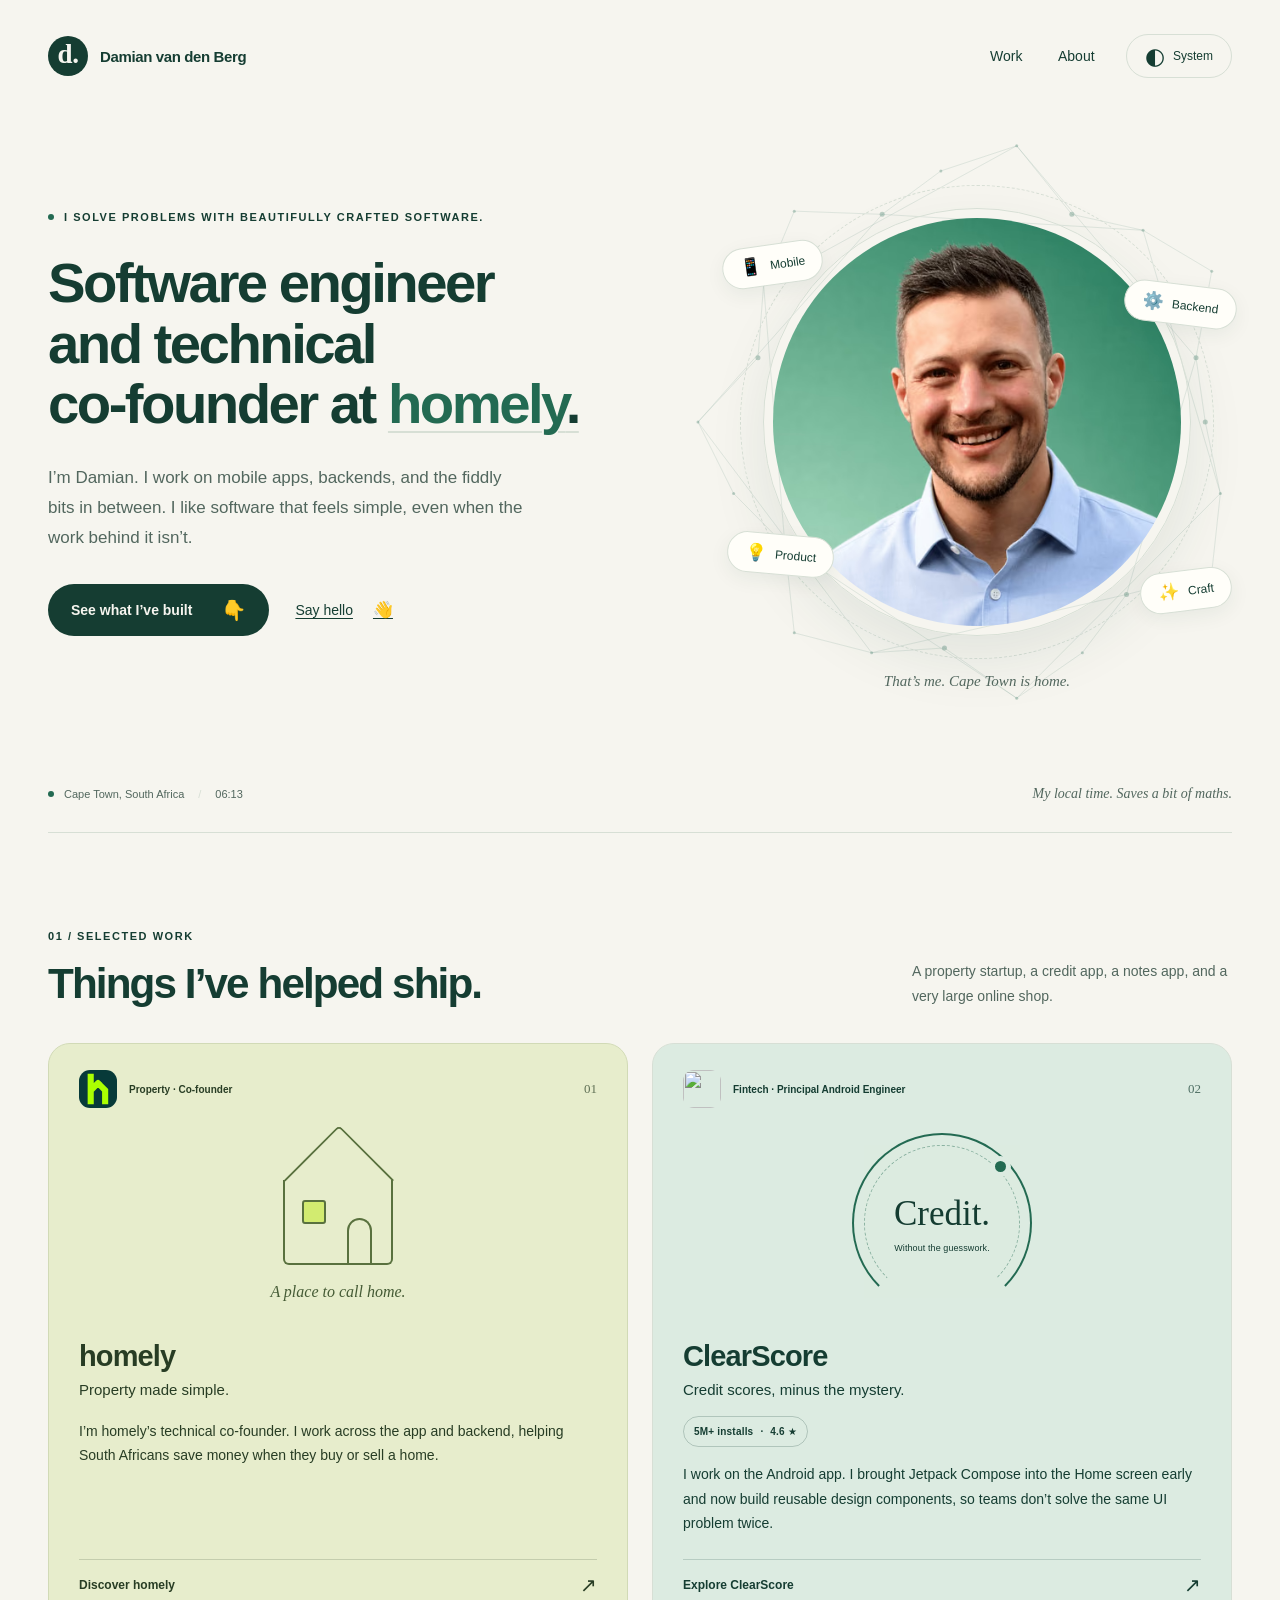
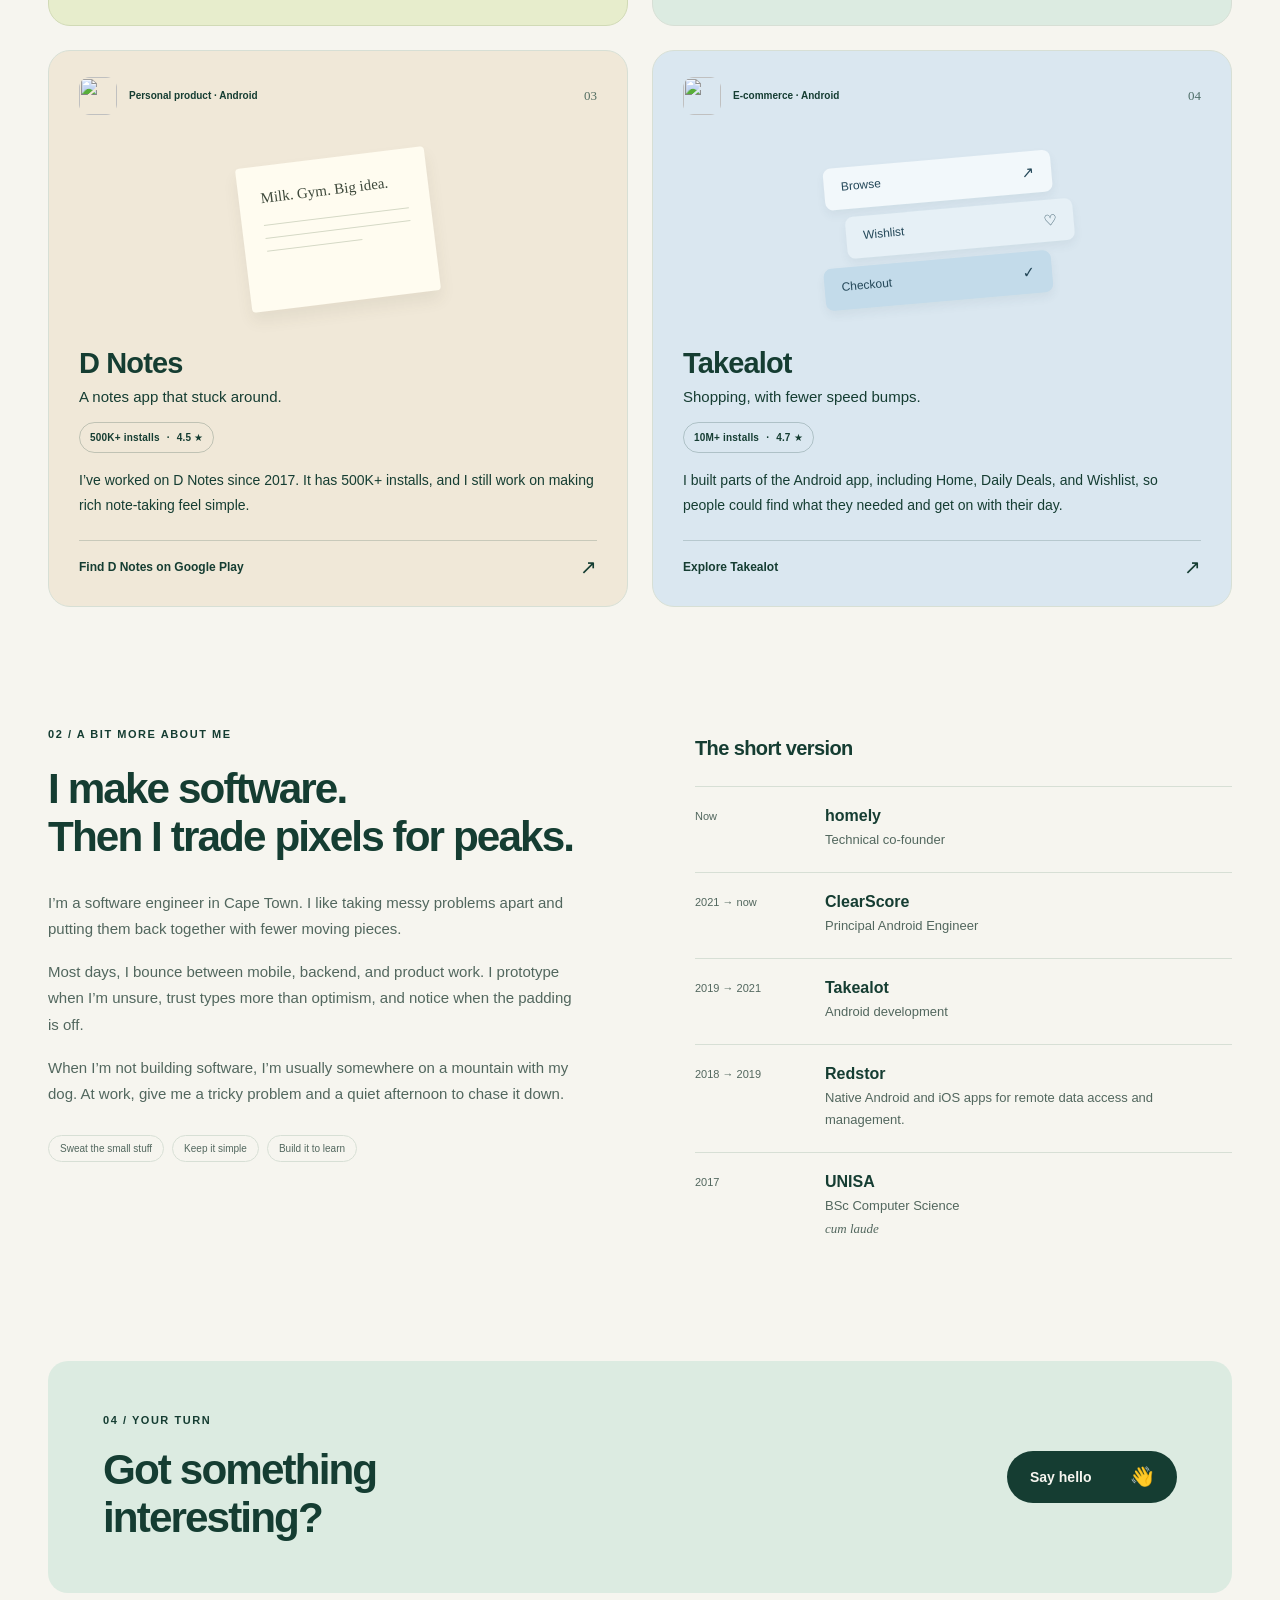
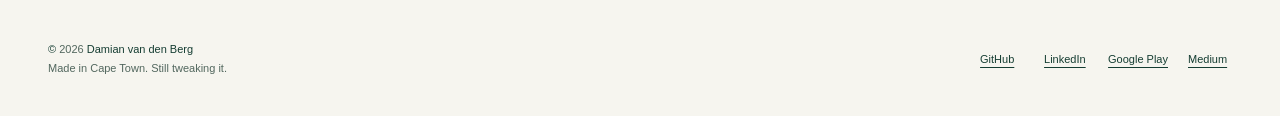
==== commit 96c65b5e: "[HDS-XXXXX] Refine hero icons and canvas bounds - Keep the living network inside the viewport at res" ====
--- a/index.html
+++ b/index.html
@@ -93,13 +93,13 @@
         <h1 id="hero-title">Software engineer and technical <span class="nowrap">co-founder</span> at <a href="https://www.gethomely.io/" target="_blank" rel="noopener noreferrer">homely<span class="hero-period">.</span></a></h1>
         <p class="hero-description">I’m Damian. I work on mobile apps, backends, and the fiddly bits in between. I like software that feels simple, even when the work behind it isn’t.</p>
         <div class="hero-actions">
-          <a class="button button-primary" href="#work">See what I’ve built <span aria-hidden="true">↘</span></a>
-          <a class="text-link" href="mailto:vdberg.damian@gmail.com">Say hello <span aria-hidden="true">↗</span></a>
+          <a class="button button-primary" href="#work">See what I’ve built <span class="emoji-icon" aria-hidden="true">👇</span></a>
+          <a class="text-link" href="mailto:vdberg.damian@gmail.com">Say hello <span class="emoji-icon" aria-hidden="true">👋</span></a>
         </div>
       </div>
       <div class="portrait-scene">
-        <span class="orbit-label orbit-mobile"><span aria-hidden="true">↗</span> Mobile</span>
-        <span class="orbit-label orbit-backend"><span aria-hidden="true">⌘</span> Backend</span>
+        <span class="orbit-label orbit-mobile"><span class="emoji-icon" aria-hidden="true">📱</span> Mobile</span>
+        <span class="orbit-label orbit-backend"><span class="emoji-icon" aria-hidden="true">⚙️</span> Backend</span>
         <div class="portrait-ring">
           <picture>
             <source type="image/avif" srcset="images/portrait-480.avif 480w, images/portrait-960.avif 960w" sizes="(max-width: 640px) 74vw, (max-width: 1000px) 380px, 420px">
@@ -107,8 +107,8 @@
             <img class="portrait" src="images/portrait-960.jpg" srcset="images/portrait-480.jpg 480w, images/portrait-960.jpg 960w" sizes="(max-width: 640px) 74vw, (max-width: 1000px) 380px, 420px" width="960" height="960" alt="Damian van den Berg smiling in a pale blue shirt against an emerald background" fetchpriority="high">
           </picture>
         </div>
-        <span class="orbit-label orbit-product"><span aria-hidden="true">◇</span> Product</span>
-        <span class="orbit-label orbit-craft"><span aria-hidden="true">✳</span> Craft</span>
+        <span class="orbit-label orbit-product"><span class="emoji-icon" aria-hidden="true">💡</span> Product</span>
+        <span class="orbit-label orbit-craft"><span class="emoji-icon" aria-hidden="true">✨</span> Craft</span>
         <p class="portrait-caption">That’s me. Cape Town is home.</p>
       </div>
       <div class="hero-foot">
@@ -170,16 +170,16 @@
     </section>
     <section class="contact-section wrap reveal" aria-labelledby="contact-title">
       <div><p class="eyebrow">04 / Your turn</p><h2 id="contact-title">Got something<br>interesting?</h2></div>
-      <a class="button button-primary" href="mailto:vdberg.damian@gmail.com">Say hello <span aria-hidden="true">↗</span></a>
+      <a class="button button-primary" href="mailto:vdberg.damian@gmail.com">Say hello <span class="emoji-icon" aria-hidden="true">👋</span></a>
     </section>
   </main>
   <footer class="site-footer wrap">
     <p>© <span id="year">2026</span> Damian van den Berg<br><span>Made in Cape Town. Still tweaking it.</span></p>
     <nav aria-label="Social links">
-      <a href="https://github.com/damianvdb" target="_blank" rel="me noopener noreferrer">GitHub <span aria-hidden="true">↗</span></a>
-      <a href="https://www.linkedin.com/in/damian-van-den-berg/" target="_blank" rel="me noopener noreferrer">LinkedIn <span aria-hidden="true">↗</span></a>
-      <a href="https://play.google.com/store/apps/dev?id=5495749892977154499" target="_blank" rel="noopener noreferrer">Google Play <span aria-hidden="true">↗</span></a>
-      <a href="https://medium.com/@vdberg.damian" target="_blank" rel="noopener noreferrer">Medium <span aria-hidden="true">↗</span></a>
+      <a href="https://github.com/damianvdb" target="_blank" rel="me noopener noreferrer">GitHub</a>
+      <a href="https://www.linkedin.com/in/damian-van-den-berg/" target="_blank" rel="me noopener noreferrer">LinkedIn</a>
+      <a href="https://play.google.com/store/apps/dev?id=5495749892977154499" target="_blank" rel="noopener noreferrer">Google Play</a>
+      <a href="https://medium.com/@vdberg.damian" target="_blank" rel="noopener noreferrer">Medium</a>
     </nav>
   </footer>
 </body>
--- a/styles.css
+++ b/styles.css
@@ -82,7 +82,7 @@
 .theme-toggle[hidden] { display: flex !important; visibility: hidden; }
 .theme-toggle:hover { background: var(--mint); }
 .hero { display: grid; grid-template-columns: 1.2fr 1fr; align-items: center; gap: 36px 38px; min-height: 710px; position: relative; padding-top: 55px; }
-#hero-network { position: absolute; inset: 0; width: 100%; height: 100%; pointer-events: none; opacity: .7; }
+#hero-network { position: absolute; inset-block: 0; left: 50%; width: 100vw; height: 100%; transform: translateX(-50%); pointer-events: none; opacity: .7; }
 .hero-copy, .portrait-scene, .hero-foot { position: relative; z-index: 1; }
 .eyebrow { display: flex; align-items: center; gap: 10px; font-size: 11px; font-weight: 600; letter-spacing: .14em; text-transform: uppercase; }
 .status-dot { display: inline-block; flex: 0 0 auto; width: 6px; height: 6px; border-radius: 50%; background: var(--emerald); }
@@ -103,7 +103,8 @@
 .portrait-ring::before { content: ""; position: absolute; inset: -24px; border: 1px dashed var(--line); border-radius: 50%; z-index: -1; }
 .portrait { width: 100%; aspect-ratio: 1; object-fit: cover; border-radius: 50%; }
 .orbit-label { position: absolute; z-index: 2; display: inline-flex; align-items: center; gap: 9px; padding: 11px 17px; border: 1px solid var(--line); background: var(--surface); box-shadow: 0 6px 20px #163c3210; border-radius: 28px; font-size: 12px; font-weight: 500; white-space: nowrap; }
-.orbit-label span { color: var(--emerald); font-size: 17px; }
+.emoji-icon { font-family: "Apple Color Emoji", "Segoe UI Emoji", "Noto Color Emoji", sans-serif; font-size: 1.15em; font-style: normal; font-weight: 400; line-height: 1; }
+.orbit-label .emoji-icon { font-size: 17px; }
 .orbit-mobile { left: 0; top: 15%; transform: rotate(-8deg); }
 .orbit-backend { right: -1%; top: 23%; transform: rotate(7deg); }
 .orbit-product { left: 1%; bottom: 20%; transform: rotate(5deg); }
@@ -180,7 +181,7 @@
 .site-footer { padding-block: 44px 35px; display: flex; justify-content: space-between; align-items: center; gap: 24px; font-size: 11px; }
 .site-footer p span { color: var(--muted); }
 .site-footer nav { gap: 20px; flex-wrap: wrap; }
-.site-footer nav a { gap: 9px; font-size: 11px; }
+.site-footer nav a { font-size: 11px; text-decoration: underline; text-decoration-thickness: 1px; text-underline-offset: 4px; }
 
 @media (prefers-reduced-motion: no-preference) {
   .hero-copy { animation: enter .8s both; }
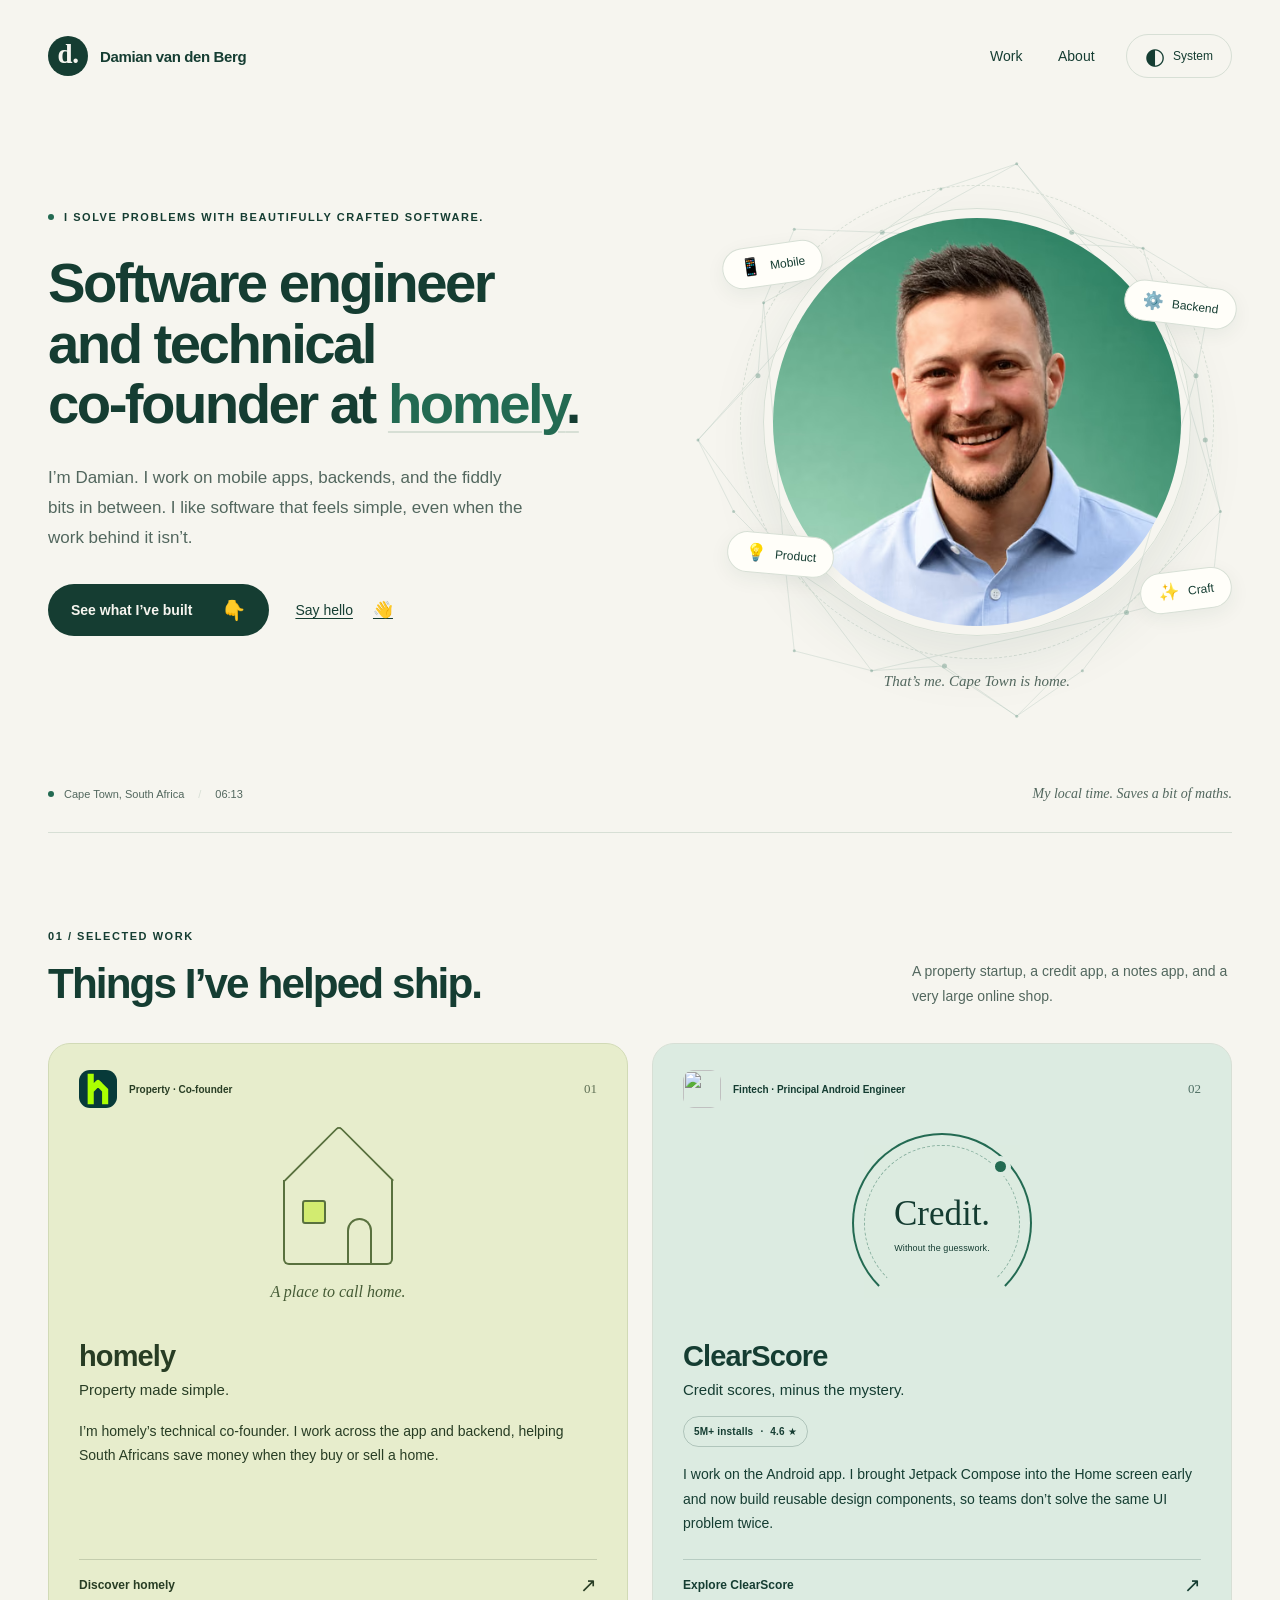
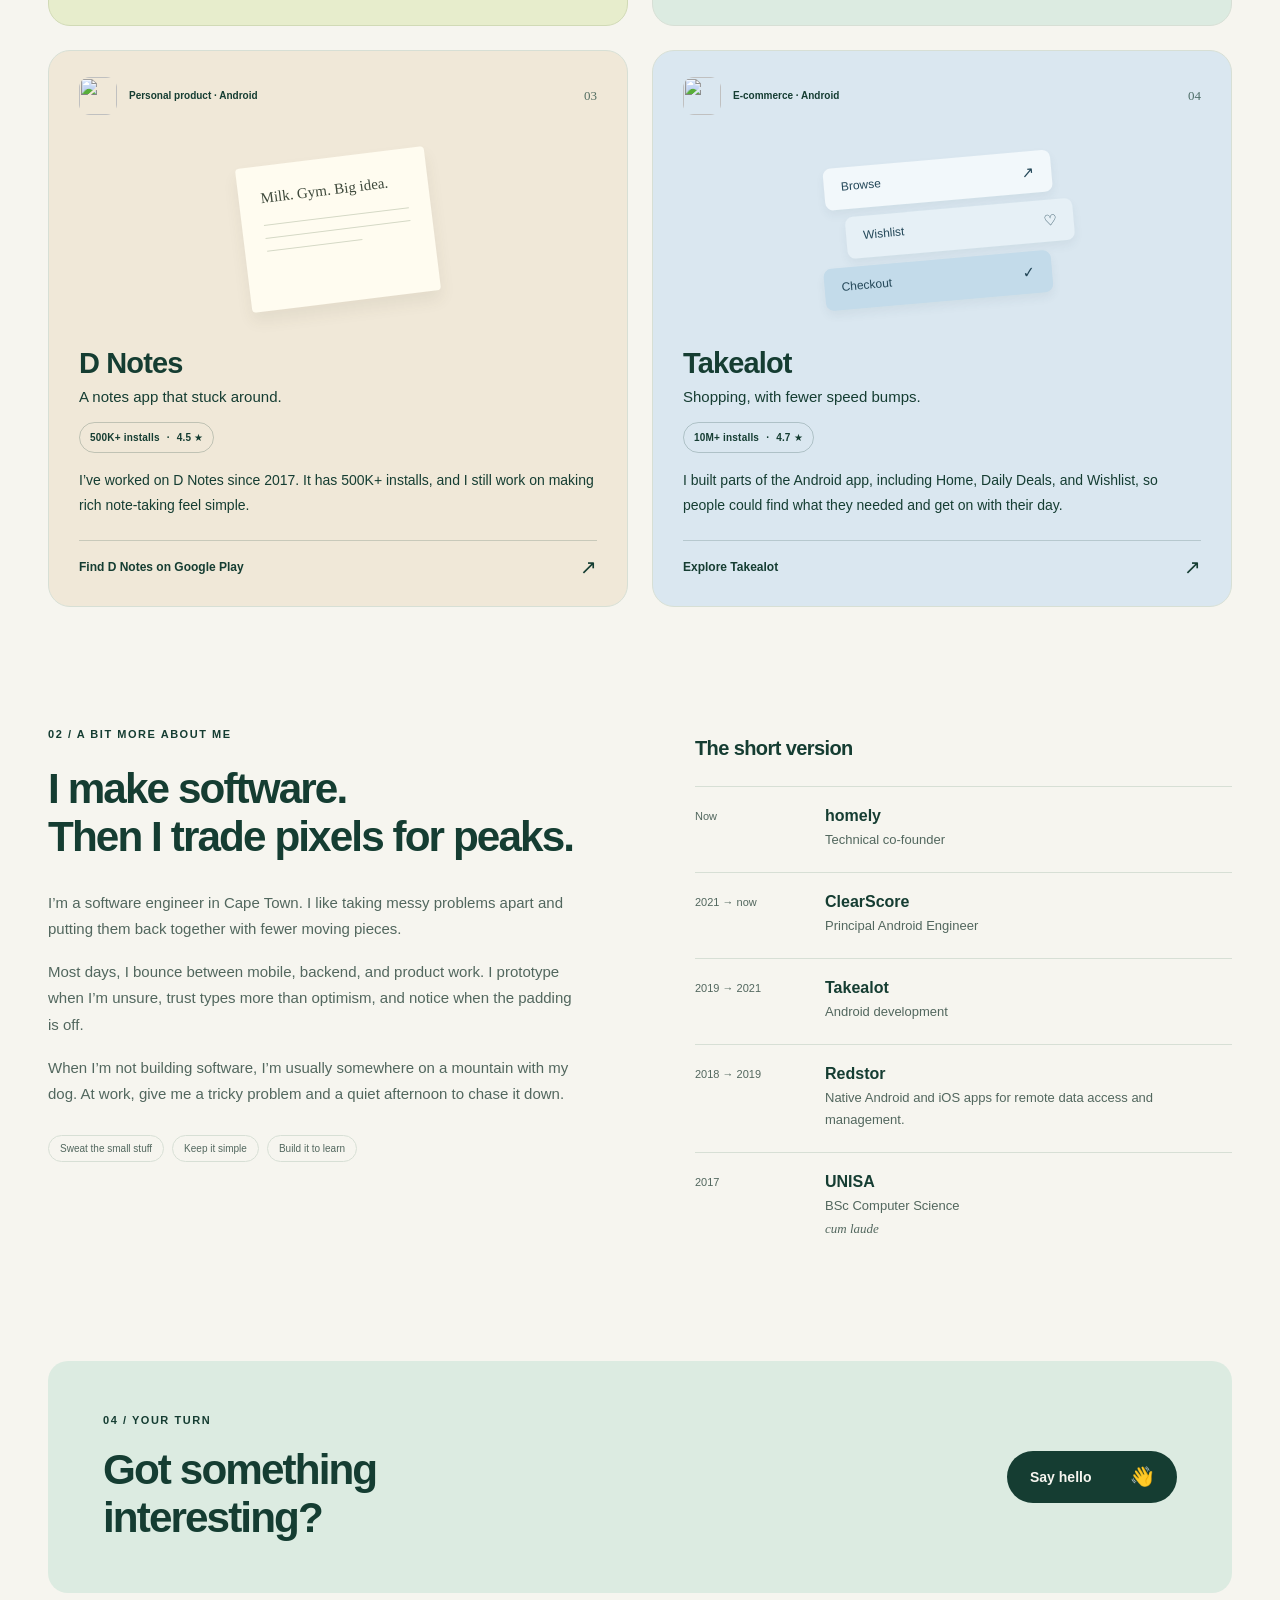
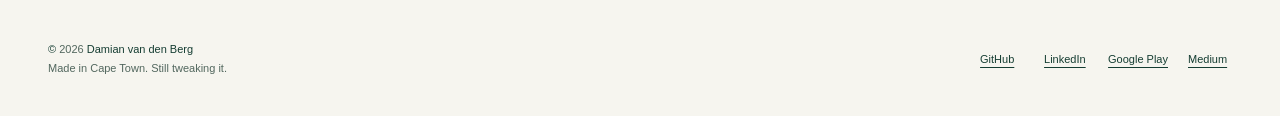
==== commit c9883d3b: "[HDS-XXXXX] Use the custom profile domain - Point canonical, social, and structured metadata at dami" ====
--- a/index.html
+++ b/index.html
@@ -17,21 +17,21 @@
   <meta name="author" content="Damian van den Berg">
   <meta name="robots" content="index, follow, max-image-preview:large">
   <meta name="google-site-verification" content="VYIGnuUMxqv_en01QhR_OUlLpRbdeWg-qmM2JhYlNP8">
-  <link rel="canonical" href="https://damianvdb.github.io/">
+  <link rel="canonical" href="https://damianvandenberg.com/">
   <meta property="og:type" content="profile">
   <meta property="og:site_name" content="Damian van den Berg">
   <meta property="og:locale" content="en_ZA">
   <meta property="og:title" content="Damian van den Berg | Software engineer &amp; technical co-founder">
   <meta property="og:description" content="Mobile apps, backends, product work, and the fiddly bits in between. Based in Cape Town.">
-  <meta property="og:url" content="https://damianvdb.github.io/">
-  <meta property="og:image" content="https://damianvdb.github.io/images/social-preview.jpg">
+  <meta property="og:url" content="https://damianvandenberg.com/">
+  <meta property="og:image" content="https://damianvandenberg.com/images/social-preview.jpg">
   <meta property="og:image:width" content="1200">
   <meta property="og:image:height" content="630">
   <meta property="og:image:alt" content="Damian van den Berg, software engineer and technical co-founder, based in Cape Town.">
   <meta name="twitter:card" content="summary_large_image">
   <meta name="twitter:title" content="Damian van den Berg | Software engineer &amp; technical co-founder">
   <meta name="twitter:description" content="Mobile apps, backends, product work, and the fiddly bits in between. Based in Cape Town.">
-  <meta name="twitter:image" content="https://damianvdb.github.io/images/social-preview.jpg">
+  <meta name="twitter:image" content="https://damianvandenberg.com/images/social-preview.jpg">
   <meta name="twitter:image:alt" content="Damian van den Berg, software engineer and technical co-founder.">
   <meta name="theme-color" content="#f6f5ef" media="(prefers-color-scheme: light)">
   <meta name="theme-color" content="#10251f" media="(prefers-color-scheme: dark)">
@@ -46,18 +46,18 @@
   {
     "@context": "https://schema.org",
     "@type": "ProfilePage",
-    "url": "https://damianvdb.github.io/",
-    "dateModified": "2026-09-19",
+    "url": "https://damianvandenberg.com/",
+    "dateModified": "2026-09-23",
     "mainEntity": {
       "@type": "Person",
-      "@id": "https://damianvdb.github.io/#damian",
+      "@id": "https://damianvandenberg.com/#damian",
       "name": "Damian van den Berg",
       "alternateName": "DamianvdB",
       "givenName": "Damian",
       "familyName": "van den Berg",
       "description": "Software engineer, technical co-founder at homely, and Principal Android Engineer at ClearScore.",
-      "url": "https://damianvdb.github.io/",
-      "image": "https://damianvdb.github.io/images/portrait-960.jpg",
+      "url": "https://damianvandenberg.com/",
+      "image": "https://damianvandenberg.com/images/portrait-960.jpg",
       "jobTitle": ["Software engineer", "Technical co-founder", "Principal Android Engineer"],
       "worksFor": [
         {"@type": "Organization", "name": "homely", "url": "https://www.gethomely.io/"},
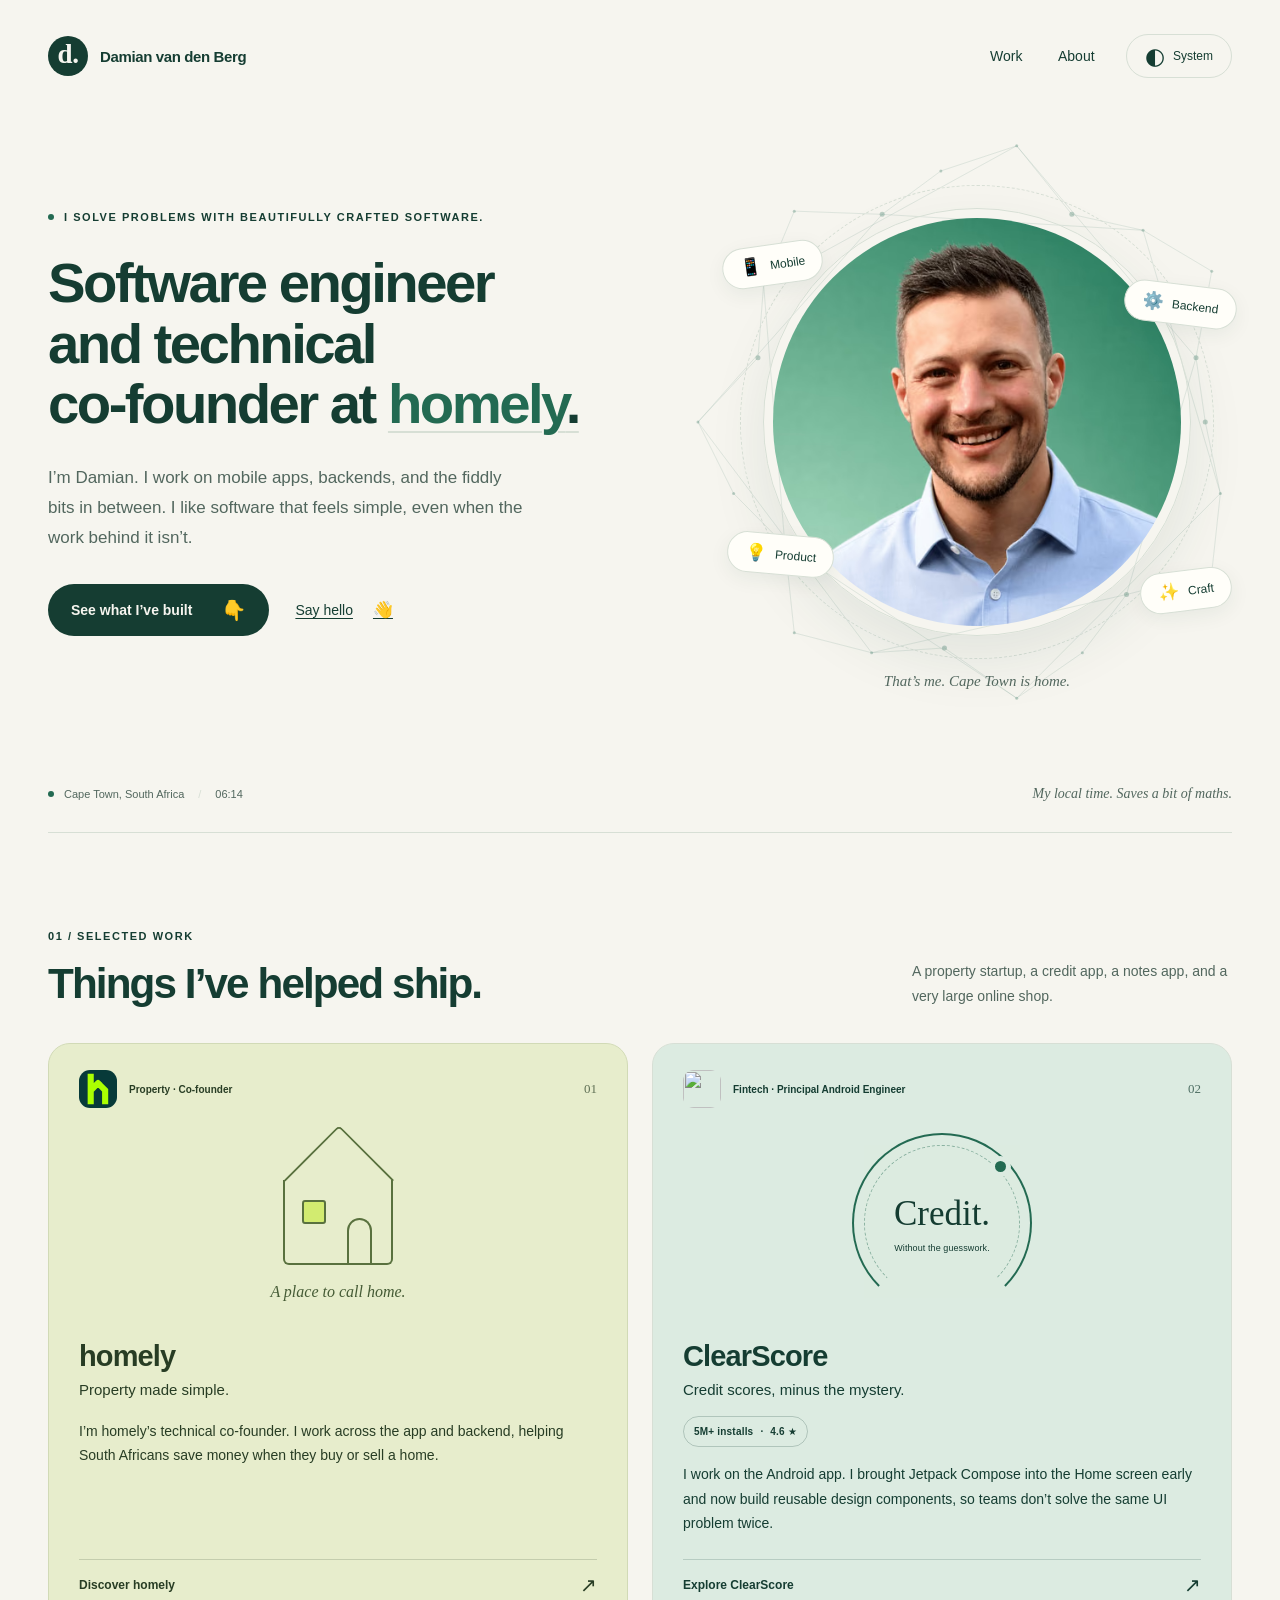
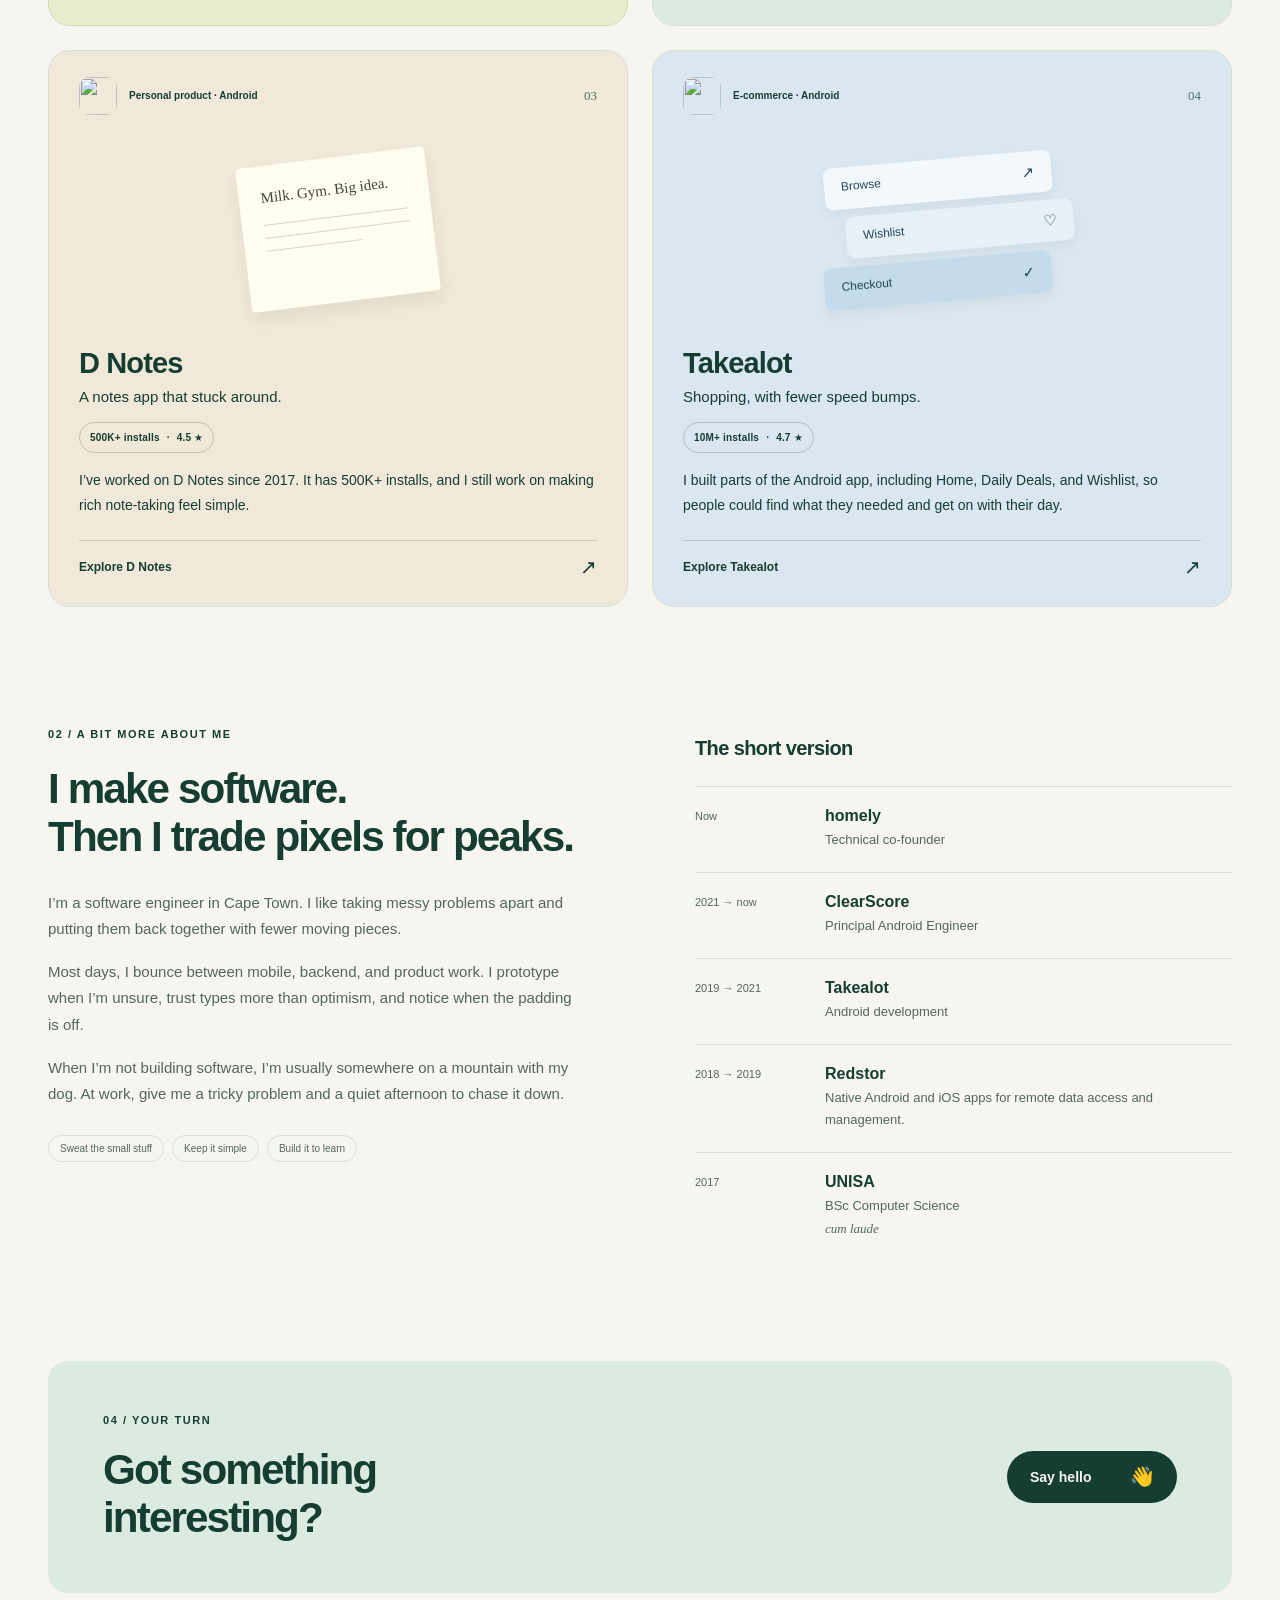
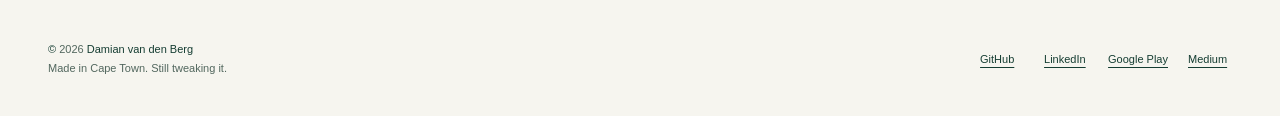
==== commit 731a1ba9: "feat: add D Notes website and legal pages Build a standalone responsive D Notes homepage with truste" ====
--- a/index.html
+++ b/index.html
@@ -138,7 +138,7 @@
           <div class="card-top"><img class="project-mark" src="images/d_notes.png" width="48" height="48" alt="" loading="lazy"><span class="card-category">Personal product · Android</span><span class="card-number" aria-hidden="true">03</span></div>
           <div class="project-art notes-art" aria-hidden="true"><div class="note-paper"><span>Milk. Gym. Big idea.</span><i></i><i></i><i></i></div></div>
           <div class="card-copy"><h3>D Notes</h3><p class="card-tagline">A notes app that stuck around.</p><p class="app-metrics" aria-label="Google Play: over 500 thousand installs and a 4.5 out of 5 rating">500K+ installs <span aria-hidden="true">·</span> 4.5 ★</p><p>I’ve worked on D Notes since 2017. It has 500K+ installs, and I still work on making rich note-taking feel simple.</p></div>
-          <a class="card-link" href="https://play.google.com/store/apps/details?id=com.dvdb.bergnotes" target="_blank" rel="noopener noreferrer">Find D Notes on Google Play <span aria-hidden="true">↗</span></a>
+          <a class="card-link" href="https://damianvandenberg.com/d-notes/">Explore D Notes <span aria-hidden="true">↗</span></a>
         </article>
         <article class="work-card takealot-card reveal">
           <div class="card-top"><img class="project-mark" src="images/takealot.png" width="48" height="48" alt="" loading="lazy"><span class="card-category">E-commerce · Android</span><span class="card-number" aria-hidden="true">04</span></div>
